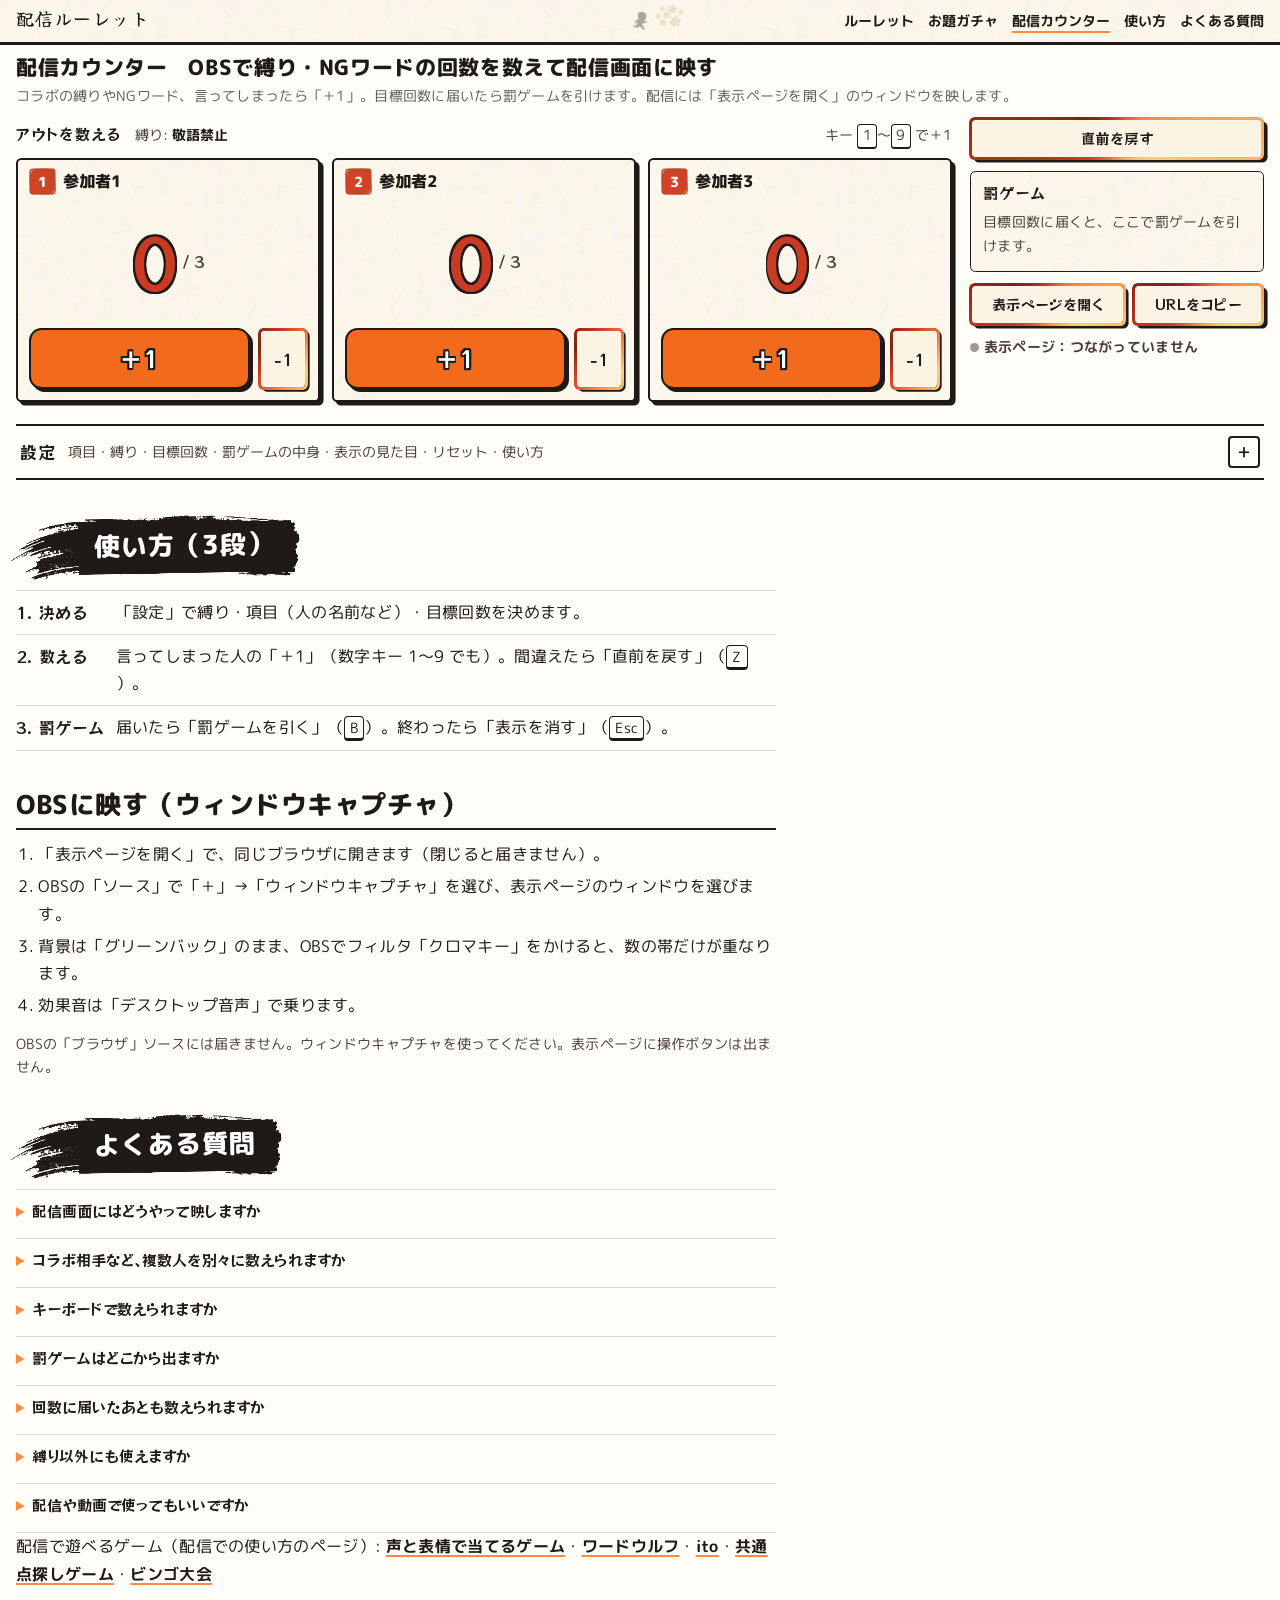
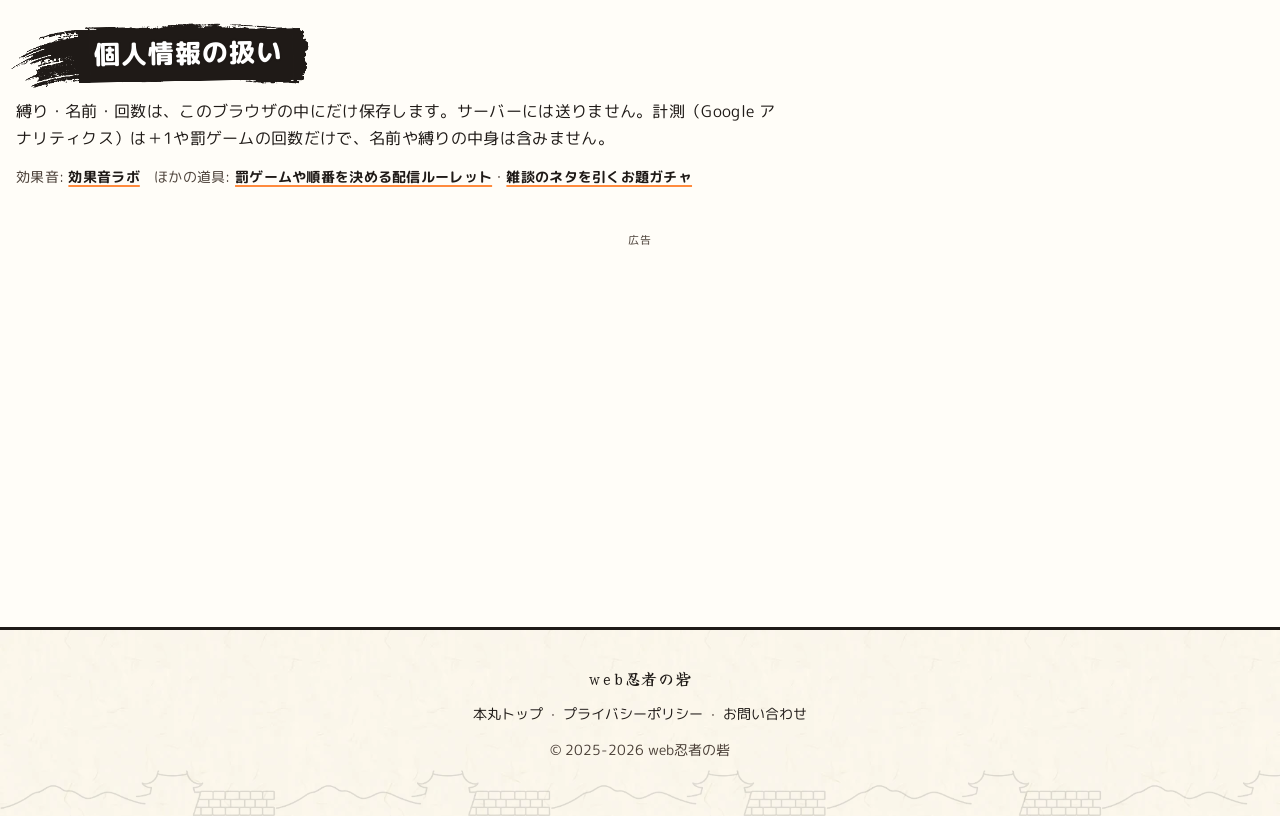
==== counter/index.html @ 856bb9f4 "季節の飾りに12月の雪と1月の門松を足す（kit 373af14 に更新） Co-Authored-By: Claude Opus 5.5 <noreply@anthropic.com>" ====
<!DOCTYPE html>
<html lang="ja">
<head>
<meta charset="UTF-8">
<meta name="viewport" content="width=device-width, initial-scale=1">
<title>配信カウンター｜OBSで使える無料カウンター（縛り・NGワード・デス数を複数人分）</title>
<meta name="description" content="OBSで使える無料の配信カウンター。縛り・NGワード・デス数などを最大9人（9項目）まで数え、配信画面に回数と「アウト」の判子を出します。数字キーで＋1、目標回数で罰ゲームを引けます。OBSのウィンドウキャプチャで取り込み・登録不要。">
<link rel="canonical" href="https://roulette.kkpwebninja.com/counter/">
<meta name="robots" content="index,follow,max-image-preview:large">
<meta name="theme-color" content="#e2600f">
<link rel="icon" type="image/png" sizes="32x32" href="/favicon.png">
<link rel="icon" type="image/png" sizes="192x192" href="/favicon-192.png">
<link rel="apple-touch-icon" sizes="180x180" href="/apple-touch-icon.png">
<link rel="preconnect" href="https://fonts.googleapis.com">
<link rel="preconnect" href="https://fonts.gstatic.com" crossorigin>
<link href="https://fonts.googleapis.com/css2?family=M+PLUS+Rounded+1c:wght@400;700;800;900&display=swap" rel="stylesheet">
<meta property="og:title" content="配信カウンター｜OBSで使える無料カウンター（縛り・NGワード）">
<meta property="og:description" content="＋1で配信画面に「アウト」の判子。目標回数で罰ゲームを引けます。1〜9項目・登録不要・無料。">
<meta property="og:type" content="website">
<meta property="og:url" content="https://roulette.kkpwebninja.com/counter/">
<meta property="og:site_name" content="配信ルーレット">
<meta property="og:image" content="https://roulette.kkpwebninja.com/counter/ogp.jpg?d=20261023b">
<meta name="twitter:card" content="summary_large_image">
<meta name="twitter:image" content="https://roulette.kkpwebninja.com/counter/ogp.jpg?d=20261023b">
<script src="/ga.js"></script>
<!-- 共通部品 D4 の kit.js は defer なしで先に読む（配信モードの判定 KKit.stream を stream.js と広告より先に使う） -->
<script src="/kit/kit.js?v=373af14"></script>
<script src="/stream.js"></script>
<script type="application/ld+json">
{
  "@context":"https://schema.org",
  "@graph":[
    {"@type":"WebApplication","@id":"https://roulette.kkpwebninja.com/counter/#app","name":"配信カウンター（配信ルーレット）","url":"https://roulette.kkpwebninja.com/counter/","applicationCategory":"UtilitiesApplication","operatingSystem":"Web","inLanguage":"ja","datePublished":"2026-10-20","dateModified":"2026-10-22","description":"OBSで使える無料の配信カウンター。ライブ配信の縛り・NGワード・デス数などを最大9人（9項目）まで数え、配信画面に「アウト」の判子と回数を出す。数字キー対応・目標回数で罰ゲームを引ける。","offers":{"@type":"Offer","price":"0","priceCurrency":"JPY"},"author":{"@type":"Organization","name":"web忍者の砦"},"publisher":{"@type":"Organization","name":"web忍者の砦","url":"https://kkpwebninja.com/"}},
    {"@type":"FAQPage","@id":"https://roulette.kkpwebninja.com/counter/#faq","mainEntity":[
      {"@type":"Question","name":"配信画面にはどうやって映しますか","acceptedAnswer":{"@type":"Answer","text":"「表示ページを開く」で開いたウィンドウを、OBSの「ウィンドウキャプチャ」で取り込みます。背景は緑なので、OBSでそのソースにフィルタ「クロマキー」をかけると数だけが重なります。操作画面と同じブラウザで開いてください。"}},
      {"@type":"Question","name":"コラボ相手など、複数人を別々に数えられますか","acceptedAnswer":{"@type":"Answer","text":"数えられます。設定の「項目」を1〜9個まで足し、人の名前を入れます。数字キーの 1〜9 がそれぞれの項目の＋1です。"}},
      {"@type":"Question","name":"キーボードで数えられますか","acceptedAnswer":{"@type":"Answer","text":"数字キーの 1〜9 でその項目に＋1、Shift を押しながら数字で −1、Z で直前を戻す、B で罰ゲームを引く、Esc で罰ゲームの表示を消します。名前や縛りを入力している間はキーは効きません（入力欄の外をクリックすると戻ります）。"}},
      {"@type":"Question","name":"罰ゲームはどこから出ますか","acceptedAnswer":{"@type":"Answer","text":"同じサイトの お題ガチャ の「罰ゲーム」パックから6つを選んで盤に並べ、手裏剣が刺さったマスが罰ゲームです。6つはどれも同じ確率で当たります（レア度は使いません）。誰でもその場で安全にできるものだけです。お題ガチャで「今後出さない」にした罰ゲームは出ません。設定の「罰ゲームの中身」を「自分で書く」にすると、書いた罰ゲームから引きます。行の頭か最後に「★」を付けた罰ゲームは盤のふちが赤くなり、手裏剣の狙いに近づくと盤のまわりが赤く光ります。"}},
      {"@type":"Question","name":"回数に届いたあとも数えられますか","acceptedAnswer":{"@type":"Answer","text":"数えられます。届いた人の札には「罰」の判子が付きます。罰ゲームが終わったら「0に戻す」でその人だけ0にできます。全員を0にするときは、設定の「全員の回数を0にする」を2回押します。"}},
      {"@type":"Question","name":"縛り以外にも使えますか","acceptedAnswer":{"@type":"Answer","text":"使えます。NGワード、ゲームのデス数、「えー」と言った回数、勝ち負けの数など、人ごとに数えて画面に出したいものなら何でも。縛りの欄に好きな言葉を入れてください。"}},
      {"@type":"Question","name":"配信や動画で使ってもいいですか","acceptedAnswer":{"@type":"Answer","text":"はい。配信・録画・切り抜き・収益化に使えます。許諾の申請はいりません。使うときは、お問い合わせで一言いただけると助かります。ご要望があれば、優先してアップデートします。細かい条件は 配信・動画でのご利用について にまとめています。"}}
    ]}
  ]
}
</script>
<!-- 共通部品 D4（kkp-kit を kit/ にコピーしたもの。中は手で直さず kkp-kit 側で直して sync.sh） -->
<!-- k-fonts:start -->
<link href="https://fonts.googleapis.com/css2?family=Yuji+Syuku&family=RocknRoll+One&display=swap&text=-.%2F0123456789%3A%40BCEGLNORSUXZ_abcefghijklmnoprstw%C2%A9%C2%B7%E2%80%A6%E2%86%92%E2%88%92%E3%80%81%E3%80%82%E3%80%85%E3%80%8C%E3%80%8D%E3%80%9C%E3%81%82%E3%81%84%E3%81%86%E3%81%88%E3%81%8A%E3%81%8B%E3%81%8C%E3%81%8D%E3%81%8F%E3%81%90%E3%81%91%E3%81%93%E3%81%94%E3%81%95%E3%81%97%E3%81%98%E3%81%99%E3%81%9B%E3%81%9D%E3%81%9F%E3%81%A0%E3%81%A1%E3%81%A3%E3%81%A4%E3%81%A6%E3%81%A7%E3%81%A8%E3%81%A9%E3%81%AA%E3%81%AB%E3%81%AE%E3%81%AF%E3%81%B0%E3%81%B3%E3%81%B6%E3%81%B8%E3%81%BB%E3%81%BE%E3%81%BF%E3%82%81%E3%82%82%E3%82%83%E3%82%84%E3%82%88%E3%82%89%E3%82%8A%E3%82%8B%E3%82%8C%E3%82%8F%E3%82%92%E3%82%93%E3%82%A2%E3%82%A3%E3%82%A4%E3%82%A6%E3%82%AB%E3%82%AC%E3%82%AD%E3%82%AF%E3%82%B0%E3%82%B2%E3%82%B3%E3%82%B5%E3%82%B6%E3%82%B7%E3%82%B8%E3%82%B9%E3%82%BB%E3%82%BD%E3%82%BF%E3%83%81%E3%83%83%E3%83%86%E3%83%87%E3%83%88%E3%83%89%E3%83%8A%E3%83%90%E3%83%91%E3%83%94%E3%83%95%E3%83%96%E3%83%97%E3%83%9A%E3%83%9C%E3%83%9D%E3%83%9E%E3%83%A0%E3%83%A3%E3%83%A9%E3%83%AA%E3%83%AB%E3%83%AC%E3%83%AD%E3%83%AF%E3%83%B3%E3%83%BB%E3%83%BC%E4%B8%80%E4%B8%8A%E4%B8%8B%E4%B8%8D%E4%B8%AD%E4%B8%B8%E4%B9%97%E4%BA%BA%E4%BB%8A%E4%BB%98%E4%BB%A5%E4%BB%B6%E4%BD%95%E4%BD%9C%E4%BD%BF%E4%BE%8B%E4%BF%9D%E4%BF%A1%E5%80%8B%E5%84%AA%E5%85%88%E5%85%A5%E5%85%A8%E5%85%B7%E5%87%BA%E5%88%86%E5%88%87%E5%88%A4%E5%88%A5%E5%88%A9%E5%89%8D%E5%89%B2%E5%8A%9B%E5%8A%A0%E5%8A%A9%E5%8A%B9%E5%8B%95%E5%8B%9D%E5%8C%96%E5%8F%82%E5%8F%8E%E5%8F%AF%E5%8F%B3%E5%90%88%E5%90%8C%E5%90%8D%E5%90%AB%E5%91%8A%E5%93%A1%E5%95%8F%E5%9B%9E%E5%A0%B1%E5%A0%B4%E5%A3%B0%E5%A4%96%E5%A5%BD%E5%AD%90%E5%AD%97%E5%AD%98%E5%AE%89%E5%AE%9A%E5%B0%8F%E5%B0%BE%E5%B1%8A%E5%B7%BB%E5%B8%AF%E5%BA%83%E5%BA%A6%E5%BC%95%E5%BE%8C%E5%BF%8D%E6%83%85%E6%88%BB%E6%89%8B%E6%89%B1%E6%8A%9C%E6%8A%BC%E6%93%8D%E6%95%AC%E6%95%B0%E6%96%99%E6%96%B0%E6%96%B9%E6%98%A0%E6%99%82%E6%99%AF%E6%9B%B8%E6%9B%BF%E6%9C%9B%E6%9C%AC%E6%9C%AD%E6%9D%A1%E6%9E%9C%E6%A8%99%E6%AC%84%E6%AD%A2%E6%AE%B5%E6%B1%BA%E6%B6%88%E6%B8%AC%E7%84%A1%E7%89%A9%E7%94%A8%E7%94%B3%E7%94%BB%E7%99%BB%E7%9B%8A%E7%9B%AE%E7%9B%B4%E7%9B%B8%E7%A0%A6%E7%A4%BA%E7%A6%81%E7%B4%B0%E7%B5%82%E7%B6%9A%E7%B8%9B%E7%BD%AE%E7%BD%B0%E8%80%85%E8%83%8C%E8%87%AA%E8%8B%B1%E8%91%89%E8%A1%A8%E8%A4%87%E8%A6%81%E8%A6%8B%E8%A8%80%E8%A8%88%E8%A8%AD%E8%A8%B1%E8%AA%9E%E8%AA%B0%E8%AB%8B%E8%AB%BE%E8%B2%A0%E8%B3%AA%E8%B6%B3%E8%BA%AB%E9%80%81%E9%80%8F%E9%81%8E%E9%81%93%E9%81%95%E9%81%B8%E9%85%8D%E9%87%8D%E9%8C%B2%E9%96%89%E9%96%8B%E9%96%93%E9%9A%85%E9%9D%A2%E9%9F%B3%E9%A0%85%E9%A1%8C%E9%B3%B4%EF%BC%88%EF%BC%89%EF%BC%8B%EF%BC%9A%EF%BC%9F%EF%BD%9C" rel="stylesheet">
<!-- k-fonts:end -->
<link rel="stylesheet" href="/kit/kit.css?v=373af14">
<style>
:root{--ink:#2b2b2b;--sub:#5f5f5f;--line:#cfc6b8;--line-l:#e8e1d6;--head:#fff6ea;--accent:#e2600f;--link:#0b57a4}
*{box-sizing:border-box}
html{-webkit-text-size-adjust:100%}
body{margin:0;background:#fff;color:var(--ink);font-family:"M PLUS Rounded 1c","Hiragino Maru Gothic ProN","Hiragino Sans",sans-serif;font-size:16px;line-height:1.7}
a{color:var(--link)}
p{margin:0 0 .8rem}
ul,ol{padding-left:1.4rem;margin:.2rem 0 .8rem}
li{margin:0 0 .3rem}
button,input,select,textarea{font:inherit;color:inherit}
button{cursor:pointer}
.site{border-bottom:2px solid var(--accent)}
.site-in{max-width:1560px;margin:0 auto;padding:7px 16px;display:flex;align-items:baseline;justify-content:space-between;gap:2px 12px;flex-wrap:wrap}
.site-name{font-weight:700;font-size:15px;color:var(--ink);text-decoration:none}
.site-nav{font-size:14px}
.site-nav a{color:var(--sub);text-decoration:none;margin-left:14px;display:inline-block;padding:2px 0}
.site-nav a:first-child{margin-left:0}
.wrap{max-width:1560px;margin:0 auto;padding:8px 16px 40px}
.narrow{max-width:760px}
h1{font-size:21px;font-weight:700;margin:0;line-height:1.4}
.lead{font-size:14px;margin:2px 0 10px;color:var(--sub)}
.h1s{margin-left:1em}
h2{font-size:19px;font-weight:700;margin:2.4rem 0 .6rem;line-height:1.4;scroll-margin-top:8px}
h3{font-size:16.5px;font-weight:700;margin:1.4rem 0 .4rem;padding-left:.55rem;border-left:4px solid var(--accent);line-height:1.4}
.note{font-size:14px;color:var(--sub)}
.btn{border:1px solid var(--ink);background:#fff;padding:7px 12px;font-size:14px;font-weight:700;line-height:1.2;min-height:40px;color:var(--ink)}
.btn.sm{padding:4px 9px;font-size:14px;font-weight:400;min-height:34px}
.steps{list-style:none;padding:0;margin:0 0 .8rem;border-top:1px solid var(--line-l)}
.steps li{border-bottom:1px solid var(--line-l);padding:8px 0;margin:0;display:grid;grid-template-columns:5.6em 1fr;gap:10px}
details{border-top:1px solid var(--line-l);padding:8px 0}
details:last-of-type{border-bottom:1px solid var(--line-l)}
summary{cursor:pointer;font-weight:700;font-size:15px;min-height:32px}
details p{margin:.5rem 0 .3rem;font-size:15px}
kbd{display:inline-block;padding:0 5px;font-family:inherit;font-size:14px;line-height:1.5}
.fromstream{padding:8px 12px;margin:0 0 10px;font-size:14.5px;display:flex;gap:10px;align-items:flex-start}
.fromstream[hidden]{display:none}
.fromstream p{margin:0;flex:1}
.uf{text-align:center;padding:2rem 1rem 2.5rem;font-size:.875rem;color:#94a3b8;line-height:2;border-top:1px solid #f0e6d2;margin-top:2.5rem;background:#fffcf7}
.uf-name{font-weight:800;color:#8b6b3d;font-size:.875rem;margin-bottom:.4rem}
.uf a{color:#8b6b3d;text-decoration:none;margin:0 .5rem}
.uf-c{margin-top:.5rem;color:#bfa97a}
/* 広告（標準サイズ・高さ予約）。このページでは一番下に1つだけ */
.kkp-ad{text-align:center;margin:40px auto 0;max-width:680px;min-height:288px;padding-top:6px;width:100%}
.kkp-ad-label{font-size:11px;color:#999;letter-spacing:.08em;margin:0 0 6px;line-height:1}
.kkp-ad ins.adsbygoogle,.kkp-ad ins.adsbygoogle-later{display:block;width:300px;height:250px;margin:0 auto}
@media(min-width:768px){.kkp-ad{min-height:318px}.kkp-ad ins.adsbygoogle,.kkp-ad ins.adsbygoogle-later{width:336px;height:280px}}
.kkp-ad:has(ins[data-ad-status="unfilled"]){display:none}
</style>
<link rel="stylesheet" href="/d4.css?v=20261030b">
<style>
/* ===== 配信カウンター（道具の部分）
   上＝配信中に見る・押すものだけ（数・＋1/−1・直前を戻す・罰ゲーム・表示ページ）。下＝設定をひとまとめ（最初は閉じる）。
   PC は上の部分を固定幅で組んで、画面の幅と高さに合わせて zoom で拡大縮小（スクロールなしで上が全部見える） ===== */
.c-tool{display:grid;gap:16px 20px;margin:0 auto;align-items:stretch}
.c-tool:not([data-lay="sp"]) .c-live{display:flex;flex-direction:column}
.c-tool:not([data-lay="sp"]) .counters{flex:1;grid-auto-rows:1fr}
.c-tool:not([data-lay="sp"]) .cnt{justify-content:space-between}
.c-tool:not([data-lay="sp"]) .cnt-num{flex:1;align-items:center}
.c-tool:not([data-lay="sp"]) .counters:not(.dense) .cnt-num b{font-size:76px}
.c-tool[data-lay="wide"]{grid-template-columns:minmax(0,1fr) 330px}
.c-tool[data-lay="mid"]{grid-template-columns:minmax(0,1fr) 270px}
.c-tool[data-lay="sp"]{grid-template-columns:minmax(0,1fr);gap:12px}
.c-live,.c-side{min-width:0}
.c-side{display:flex;flex-direction:column;gap:14px}
.c-tool h2.c-t,.c-set h2.c-t{display:flex;align-items:baseline;gap:8px;margin:0 0 8px;padding:0;background:none;border:0;transform:none;color:var(--k-sumi);text-shadow:none;font-family:var(--k-bold);font-weight:400;font-size:17px;letter-spacing:.06em;line-height:1.3;font-feature-settings:"palt" 1}
.c-t small{font-family:var(--k-body);font-size:14px;letter-spacing:0;color:var(--k-text-2)}
/* 上の帯: 見出し・いまの縛り・キーの小さな案内 */
.c-band{display:flex;flex-wrap:wrap;align-items:baseline;gap:4px 16px;margin:0 0 10px}
.c-band h2.c-t{margin:0}
.rule-now{min-width:0;font-size:14px;color:var(--k-text-2)}
.rule-now b{font-size:16px;color:var(--k-sumi)}
.keyhint{margin-left:auto;font-size:14px;color:var(--k-text-2)}

/* 数える札 */
.counters{display:grid;gap:14px;grid-template-columns:repeat(var(--cols,3),minmax(0,1fr))}
.cnt{position:relative;display:flex;flex-direction:column;gap:6px;padding:10px 12px 12px;background:var(--k-surface) url(/kit/img/d4-washi.webp) 0 0/320px auto;border:var(--k-bw) solid var(--k-sumi);border-radius:var(--k-r);box-shadow:var(--k-sh-l);min-width:0}
.cnt.over{background-color:#fff1ea}
.cnt-head{display:flex;align-items:center;gap:8px;min-width:0}
.cnt-head .k-seal{width:30px;height:30px;font-size:16px}
.cnt-name{flex:1;min-width:0;overflow:hidden;white-space:nowrap;text-overflow:ellipsis;font-weight:800;font-size:18px;line-height:1.3;color:var(--k-sumi)}
.cnt-num{display:flex;align-items:baseline;justify-content:center;gap:4px;font-family:var(--k-bold);line-height:1}
.cnt-num b{font-weight:400;font-size:56px;color:var(--k-shu);text-shadow:var(--k-outline);display:inline-block;font-variant-numeric:tabular-nums}
.cnt-num span{font-size:17px;color:var(--k-text-2)}
.cnt-btns{display:flex;gap:10px;align-items:stretch}
.cnt-btns .k-btn-main{flex:1;min-width:0;min-height:68px;padding:0 4px;font-size:26px;letter-spacing:.06em}
.cnt-btns .k-btn-sub{flex:none;width:54px;min-height:auto;padding:0;font-size:17px;box-shadow:var(--k-sh-s)}
.cnt .batsu-mark{position:absolute;right:8px;top:40px;font-size:22px;display:none}   /* 大きさは kit の k-stamp-sm（48px）。1文字なので字だけ大きく */
.cnt.over .batsu-mark{display:inline-grid}
/* 7〜9項目は札を少し詰める */
.counters.dense{gap:10px}
.counters.dense .cnt{padding:6px 10px 10px;gap:4px}
.counters.dense .cnt-num b{font-size:44px}
.counters.dense .cnt-btns .k-btn-main{min-height:54px;font-size:22px}

/* 横の列: 直前を戻す・罰ゲーム・表示ページ */
.c-side .k-btn-sub{min-height:46px;font-size:15px;padding:0 14px}
.undo-row{display:flex;gap:8px}
.undo-row .k-btn-sub{flex:1}
.c-z .k-panel{padding:12px 14px 14px}
.bz-idle{margin:0;font-size:14px;color:var(--k-text-2)}
.bz-who{margin:0 0 8px;font-size:15px}
.bz-who b{font-size:20px}
.bz-draw{width:100%;min-height:62px;font-size:22px;letter-spacing:.04em}
/* 罰ゲームの結果は kit の巻物（k-result）。字は側の列に収まる大きさに */
.bz-res.k-result{margin:0 0 10px;padding:2px 0 4px}
.c-live{margin:6px 0 0}
#resumeBox{margin:0 0 10px}
.bz-res.k-result small{margin:0 0 2px}
.bz-res.k-result small span{font-weight:800;color:var(--k-sumi)}
.bz-res.k-result b{font-weight:900}   /* 長い文の段は kit の k-result-long（丸ゴシック20px・折り返し） */
.bz-res .rar{display:inline-block;margin-right:6px;font-variant-numeric:normal;padding:0 7px;border:2px solid var(--k-sumi);border-radius:4px;color:#fff;font-family:var(--k-bold);font-weight:400;font-size:14px;line-height:1.6;vertical-align:3px;text-shadow:0 0 2px var(--k-sumi)}
.bz-res .rar:empty{display:none}
.bz-btns{display:flex;flex-wrap:wrap;gap:8px}
.bz-btns .k-btn-sub{flex:1 1 auto;min-height:42px;font-size:14px;padding:0 10px;box-shadow:var(--k-sh-s)}
/* 2026-10-21 PC は zoom で縮める（--z）。小さい字は縮めても14px以上 */
.rule-now,.keyhint,.bz-res .rar,.bz-btns .k-btn-sub,.bz-idle,.c-live .k-live,.c-view .flash,.undo-row .k-btn,.c-view .k-btn{font-size:max(14px,calc(14.2px / var(--z,1)))}
.keyhint kbd{font-size:inherit}
/* レア度の札：色は意味なので変えず、白字に墨のふちを付けて読めるように */
.bz-res .rar{text-shadow:var(--k-outline)}
.c-view{display:flex;flex-wrap:wrap;gap:8px;align-items:center}
.c-view .k-btn-sub{flex:1 1 auto}
.c-view .flash{flex:1 1 100%;margin:0;font-size:14px;color:var(--k-shu);min-height:1.2em}

/* 下: 設定（最初は閉じる） */
/* 設定の帯は kit の k-fold（罫線＋右の＋／－）。見出しの「設定」は折らない（2026-10-21） */
.c-set.k-fold{margin:22px 0 0;padding:0;border-top:var(--k-bw-s) solid var(--k-sumi);border-bottom:var(--k-bw-s) solid var(--k-sumi)}
details.c-set.k-fold:last-of-type{border-bottom:var(--k-bw-s) solid var(--k-sumi)}
.c-set>summary{gap:12px;padding:10px 4px;font-size:17px}
.c-set-t{flex:none;white-space:nowrap;font-size:17px;letter-spacing:.06em}
.c-set>summary small{flex:1 1 auto;min-width:0;font-family:var(--k-body);font-size:14px;letter-spacing:0;line-height:1.5;color:var(--k-text-2)}
.c-set[open]>summary{border-bottom:1px solid var(--k-line-soft)}
.c-set.k-fold>.set-grid{padding:16px 4px}
.set-grid{display:grid;grid-template-columns:repeat(auto-fit,minmax(300px,1fr));gap:24px 28px;padding:16px}
.set-grid section{min-width:0}
.set-grid .blk+.blk{margin-top:16px}
.field{display:block;width:100%;min-height:46px;padding:6px 12px;border:var(--k-bw-s) solid var(--k-sumi);border-radius:var(--k-r);background:#fff;font-size:17px;font-weight:700;color:var(--k-sumi)}
.field:focus,.pick:focus,.it-name:focus,.mytxt:focus{outline:4px double var(--k-shu);outline-offset:2px}
.pick{display:block;width:100%;min-height:44px;margin-top:8px;padding:4px 8px;border:var(--k-bw-s) solid var(--k-sumi);border-radius:var(--k-r);background:var(--k-surface);font-size:14px;color:var(--k-sumi)}
.chips{display:flex;flex-wrap:wrap;gap:8px;margin-top:8px}
.chips button{min-height:40px;padding:0 11px;border:var(--k-bw-s) solid var(--k-sumi);border-radius:var(--k-r-pill);background:var(--k-surface);font-family:var(--k-bold);font-size:14px;color:var(--k-sumi);box-shadow:var(--k-sh-s);font-feature-settings:"palt" 1}
.chips button[aria-pressed="true"]{background:var(--k-shu);color:#fff;transform:translate(3px,3px);box-shadow:0 0 0 var(--k-sumi)}
.items{list-style:none;margin:0;padding:0;display:grid;gap:8px}
.items li{display:flex;align-items:center;gap:8px;margin:0}
.items .k-seal{width:30px;height:30px;font-size:16px}
.it-name{flex:1;min-width:0;min-height:44px;padding:4px 10px;border:var(--k-bw-s) solid var(--k-sumi);border-radius:var(--k-r);background:#fff;font-size:16px;font-weight:700;color:var(--k-sumi)}
.items .k-btn-sub{flex:none;min-height:44px;padding:0 12px;font-size:14px;box-shadow:var(--k-sh-s)}
.add-row{margin-top:10px}
.add-row .k-btn-sub{min-height:44px;font-size:15px;padding:0 16px}
.row2{display:flex;flex-wrap:wrap;align-items:center;gap:6px 10px}
.step{display:inline-flex;align-items:center;gap:6px}
.step .k-btn-sm{width:44px;padding:0;font-size:20px}
.step output{min-width:46px;text-align:center;font-family:var(--k-bold);font-size:28px;line-height:1}
.switch{display:flex;align-items:center;gap:10px;min-height:40px;cursor:pointer;font-weight:700;font-size:15px}
.switch input{width:22px;height:22px;accent-color:var(--k-shu);flex:none}
.mytxt{display:block;width:100%;min-height:120px;margin-top:8px;padding:8px 10px;border:var(--k-bw-s) solid var(--k-sumi);border-radius:var(--k-r);background:#fff;font-size:15px;line-height:1.6;resize:vertical}
.mytxt[hidden]{display:none}
.lbl{margin:12px 0 5px;font-size:14px;font-weight:700}
.set-grid .k-tabs>button{min-height:40px;padding:0 12px;font-size:14px}
.pv{position:relative;width:100%;aspect-ratio:16/9;overflow:hidden;border:var(--k-bw) solid var(--k-sumi);border-radius:var(--k-r);box-shadow:var(--k-sh-s);background:#2b3138}
.pv iframe{position:absolute;inset:0;width:100%;height:100%;border:0;pointer-events:none}
.reset-row{display:flex;flex-wrap:wrap;gap:8px;align-items:center}
.reset-row .k-btn-sub{min-height:44px;font-size:15px;padding:0 16px}
.reset-row .k-btn-sub.k-twice-on{background:var(--k-shu);color:#fff}
.keylist{margin:6px 0 0;padding-left:1.2rem;font-size:14px}
.keylist li{margin:0 0 2px}

/* スマホ: 1項目1行（押す所を大きく） */
.c-tool[data-lay="sp"] .keyhint{display:none}
.c-tool[data-lay="sp"] .counters{grid-template-columns:minmax(0,1fr);gap:8px}
.c-tool[data-lay="sp"] .cnt{flex-direction:row;align-items:center;gap:8px;padding:4px 8px;box-shadow:var(--k-sh-s)}
.c-tool[data-lay="sp"] .cnt-head{flex:1;min-width:0}
.c-tool[data-lay="sp"] .cnt-head .k-seal{width:26px;height:26px;font-size:14px}
.c-tool[data-lay="sp"] .cnt-name{font-size:15px}
.c-tool[data-lay="sp"] .cnt-num{flex:none;min-width:58px}
.c-tool[data-lay="sp"] .cnt-num b{font-size:36px}
.c-tool[data-lay="sp"] .cnt-num span{font-size:14px}
.c-tool[data-lay="sp"] .cnt-btns{flex:none;gap:6px}
.c-tool[data-lay="sp"] .cnt-btns .k-btn-main{width:92px;flex:none;min-height:54px;font-size:21px}
.c-tool[data-lay="sp"] .cnt-btns .k-btn-sub{width:42px}
.c-tool[data-lay="sp"] .batsu-mark{right:auto;left:2px;top:50%;margin-top:-20px;width:40px;height:40px;font-size:18px}
.c-tool[data-lay="sp"] .cnt.over .cnt-head .k-seal{visibility:hidden}
.c-tool[data-lay="sp"] .c-z .k-panel{padding:8px 10px;box-shadow:var(--k-sh-s)}
.c-tool[data-lay="sp"] .c-z h2.c-t{display:none}
.c-tool[data-lay="sp"] #bzReach:not([hidden]){display:flex;align-items:center;gap:8px}
.c-tool[data-lay="sp"] #bzReach .bz-who{flex:1;min-width:0;margin:0;font-size:14px;line-height:1.35}
.c-tool[data-lay="sp"] #bzReach .bz-who b{font-size:15px}
.c-tool[data-lay="sp"] .bz-draw{width:auto;flex:none;min-height:50px;font-size:17px;letter-spacing:.04em;padding:0 8px}
.c-tool[data-lay="sp"] #bzShow .bz-who{margin:0 0 2px;font-size:14px}
.c-tool[data-lay="sp"] .bz-res{margin:0 0 6px;font-size:16px}
.c-tool[data-lay="sp"] .bz-res.k-result b{font-size:17px}
.c-tool[data-lay="sp"] .bz-btns .k-btn-sub{min-height:40px;font-size:14px}
.c-tool[data-lay="sp"] .c-z.on{position:sticky;bottom:0;z-index:20}
.c-tool[data-lay="sp"] .c-view{display:none}
@media(max-width:699px){
  h1{font-size:17px;line-height:1.3}.h1s{display:block;margin-left:0;font-size:14px;letter-spacing:0;color:var(--k-text-2)}.lead{display:none}
  .site-in{padding:5px 12px}.site-nav{font-size:14px}.site-nav a{margin-left:10px}.site-nav .pc{display:none}
  .wrap{padding-top:6px}
  .set-grid{padding:12px;grid-template-columns:minmax(0,1fr)}
}
@media (prefers-reduced-motion:reduce){.bump{animation:none}}
@keyframes bump{0%{transform:scale(1)}35%{transform:scale(1.4) rotate(-6deg)}70%{transform:scale(.93)}100%{transform:scale(1)}}
.bump{animation:bump .4s cubic-bezier(.3,1.4,.5,1)}
.set-grid .stream-sw{flex-wrap:wrap;row-gap:0}
.set-grid .stream-sw span{flex:1 1 100%;padding-left:28px}
.bz-src{margin:8px 0 0;font-size:14px;line-height:1.55;color:var(--k-text-2)}
</style>
<link rel="stylesheet" href="/rfx.css?v=20261023b">
<style>
/* 2026-10-23 試作: 罰ゲームを引く演出（rfx.js・ルーレットの「罰ゲーム」と同じ見せ方）。数える札の上に重ねて出す（zoom の外＝画面に固定） */
.cz-spin{position:fixed;z-index:40;background:rgba(255,250,240,.95);border:3px solid var(--k-sumi);border-radius:12px;box-shadow:6px 6px 0 rgba(31,26,23,.25);overflow:hidden;font-size:16px;line-height:1.3}
.cz-spin[hidden]{display:none}
#czHost{position:absolute}
.cz-spin .rfx-batsu{font-size:max(15px,calc(var(--czu) * 3.2))}
.cz-spin .rfx-nen-t{font-size:max(18px,calc(var(--czu) * 4))}
.cz-spin .rfx-nen-s{font-size:max(14px,calc(var(--czu) * 2.1))}
.bz-row{display:flex;gap:8px;align-items:stretch}
.bz-row .bz-draw{flex:1;min-width:0;width:auto}
.bz-hype{flex:none;width:6.6em;min-height:44px;padding:0 4px;border:2px dashed #d9432a;border-radius:8px;background:#fff;color:#c93b23;font:inherit;font-weight:700;font-size:max(14px,calc(14.2px / var(--z,1)));line-height:1.25;cursor:pointer}
.bz-hype[aria-pressed="true"]{border-style:solid;background:#d9432a;color:#fff}
.c-tool[data-lay="sp"] #bzReach .bz-row{flex:none}
.c-tool[data-lay="sp"] .bz-hype{width:5.6em;font-size:13px}
#bzSpinBox .bz-who{margin:0 0 8px}
</style>
<link rel="stylesheet" href="/stream.css">
</head>
<body class="k-page">
<div class="site"><div class="k-bg" aria-hidden="true"><img class="k-deco k-ninja" src="/kit/img/d4-ninja.webp" alt=""><img class="k-deco k-season k-season-momiji" src="/kit/img/d4-momiji.webp" alt=""><img class="k-deco k-season k-season-yuki" src="/kit/img/d4-yuki.webp" alt=""><img class="k-deco k-season k-season-shochikubai" src="/kit/img/d4-kadomatsu.webp" alt=""></div><div class="site-in">
  <a class="site-name" href="/">配信ルーレット</a>
  <nav class="site-nav"><a href="/">ルーレット</a><a href="/odai-gacha/">お題ガチャ</a><a href="/counter/" aria-current="page">配信カウンター</a><a class="pc" href="#howto">使い方</a><a class="pc" href="#faq">よくある質問</a></nav>
</div></div>
<div class="wrap">
<header>
  <div class="fromstream" id="fromStream" hidden><p>配信で見たカウンターはこれです。縛りと名前を入れて「＋1」を押すだけ。登録なし・無料です。</p><button class="btn sm" id="fromStreamX" aria-label="閉じる">閉じる</button></div>
  <h1>配信カウンター<span class="h1s">OBSで縛り・NGワードの回数を数えて配信画面に映す</span></h1>
  <p class="lead">コラボの縛りやNGワード、言ってしまったら「＋1」。目標回数に届いたら罰ゲームを引けます。配信には「表示ページを開く」のウィンドウを映します。</p>
</header>

<main>
<div id="resumeBox" hidden></div>
<div id="tool" class="c-tool" data-lay="wide">
  <section class="c-live" aria-labelledby="t-cnt">
    <div class="c-band">
      <h2 class="c-t" id="t-cnt">アウトを数える</h2>
      <span class="rule-now">縛り: <b id="ruleNow"></b></span>
      <span class="keyhint">キー <kbd>1</kbd>〜<kbd>9</kbd> で＋1</span>
    </div>
    <div class="counters" id="counters"></div>
  </section>

  <aside class="c-side" aria-label="戻す・罰ゲーム・表示ページ">
    <div class="undo-row"><button type="button" class="k-btn k-btn-sub" id="undo">直前を戻す</button></div>
    <section class="c-z" id="cz" aria-labelledby="t-bz">
      <div class="k-panel" role="status" aria-live="polite">
        <h2 class="c-t" id="t-bz">罰ゲーム</h2>
        <div id="bzIdle"><p class="bz-idle">目標回数に届くと、ここで罰ゲームを引けます。</p></div>
        <div id="bzReach" hidden>
          <p class="bz-who"><b id="bzWho"></b> が <span id="bzN"></span>回アウト</p>
          <div class="bz-row"><button type="button" class="k-btn k-btn-main bz-draw" id="drawBatsu">罰ゲームを引く</button>
          <button type="button" class="rfx-hype bz-hype" id="bzHype" aria-pressed="false" title="次の1回だけ、止まりかけで止めて「どの罰になる？」と聞きます（3秒で自動で進む）">次の1回を<br>盛り上げる</button></div>
        </div>
        <div id="bzSpinBox" hidden>
          <p class="bz-who"><b id="bzWho3"></b> の罰ゲームを決めています</p>
          <button type="button" class="k-btn k-btn-main bz-draw" id="bzSkip">飛ばす</button>
        </div>
        <div id="bzShow" hidden>
          <div class="k-result k-result-long bz-res"><small><span id="bzWho2"></span> の罰ゲーム</small><b><span class="rar" id="bzRar"></span><span id="bzTxt"></span></b></div>
          <div class="bz-btns">
            <button type="button" class="k-btn k-btn-sub" id="redraw">引き直す</button>
            <button type="button" class="k-btn k-btn-sub" id="hideShow">表示を消す</button>
            <button type="button" class="k-btn k-btn-sub" id="zeroOne">0に戻す</button>
          </div>
        </div>
      </div>
    </section>
    <div class="c-view">
      <a class="k-btn k-btn-sub" id="openView" href="/counter/view/" data-ch="kkp-counter" data-name="kkp_counter_view" data-def="green" target="kkp_counter_view" rel="noopener">表示ページを開く</a>
      <button type="button" class="k-btn k-btn-sub" id="copyView">URLをコピー</button>
      <p class="c-live"><span class="k-live" data-k-live="kkp-counter">表示ページ：つながっていません</span></p>
      <p class="flash" id="viewMsg" aria-live="polite"></p><p class="flash" id="openViewMsg" aria-live="polite"></p>
    </div>
  </aside>
</div>

<details class="c-set k-fold" id="settings">
  <summary><span class="c-set-t">設定</span><small>項目・縛り・目標回数・罰ゲームの中身・表示の見た目・リセット・使い方</small></summary>
  <div class="set-grid">
    <section aria-labelledby="t-items">
      <h2 class="c-t" id="t-items">項目<small>1〜9個・数える人やもの</small></h2>
      <ol class="items" id="items"></ol>
      <div class="add-row"><button type="button" class="k-btn k-btn-sub" id="addItem">項目を足す</button></div>
    </section>

    <section>
      <div class="blk">
        <h2 class="c-t" id="t-rule">縛り<small>なにを禁止する？</small></h2>
        <input class="field" id="rule" maxlength="30" autocomplete="off" aria-labelledby="t-rule" placeholder="例: 敬語禁止">
        <div class="chips" id="ruleChips" role="group" aria-label="よくある縛り"></div>
        <select class="pick" id="rulePick" aria-label="お題ガチャの縛りから選ぶ"><option value="">お題ガチャの「縛り」から選ぶ…</option><option value="*">おまかせで1つ引く</option></select>
      </div>
      <div class="blk">
        <h2 class="c-t">目標回数<small>ここに届くと罰ゲーム</small></h2>
        <div class="row2">
          <span class="step">
            <button type="button" class="k-btn k-btn-sm" id="thDown" aria-label="回数を減らす">−</button>
            <output id="th" class="k-num" aria-live="polite">3</output>
            <button type="button" class="k-btn k-btn-sm" id="thUp" aria-label="回数を増やす">＋</button>
          </span>
          <span>回</span>
        </div>
      </div>
      <div class="blk">
        <h2 class="c-t">罰ゲームの中身</h2>
        <div class="k-tabs" id="bzTabs" role="tablist" aria-label="罰ゲームの中身"><button type="button" role="tab" data-v="gacha">お題ガチャから</button><button type="button" role="tab" data-v="my">自分で書く</button></div>
        <p class="bz-src" id="bzSrc"></p>
        <textarea class="mytxt" id="myBatsu" spellcheck="false" aria-label="自分の罰ゲーム（1行に1つ）" placeholder="1行に1つ
例: 語尾に「ござる」を3分
例: 好きな食べ物を熱く語る" hidden></textarea>
      </div>
    </section>

    <section>
      <h2 class="c-t" id="t-pv">表示の見た目<small>表示ページ（配信に映す画面）</small></h2>
      <div class="pv" id="pv"><iframe id="pvFrame" title="配信に映る表示（見本）" tabindex="-1" loading="lazy"></iframe></div>
      <p class="lbl">置き方</p>
      <div class="k-tabs" id="placeTabs" role="tablist" aria-label="置き方"><button type="button" role="tab" data-v="band">下の帯</button><button type="button" role="tab" data-v="corner">右上に小さく</button></div>
      <p class="lbl">背景</p>
      <div class="k-tabs" id="bgTabs" role="tablist" aria-label="背景"><button type="button" role="tab" data-v="green">グリーンバック</button><button type="button" role="tab" data-v="cream">クリーム</button><button type="button" role="tab" data-v="transparent">透過</button></div>
      <label class="switch" style="margin-top:10px"><input type="checkbox" id="credit"> 表示の隅にサイト名を小さく出す</label>
      <label class="switch"><input type="checkbox" id="sound"> 効果音を鳴らす（このパソコンから）</label>
      <div data-stream-sw></div>
    </section>

    <section>
      <h2 class="c-t">リセット</h2>
      <div class="reset-row"><button type="button" class="k-btn k-btn-sub" id="reset">全員の回数を0にする</button></div>
      <h2 class="c-t" style="margin-top:20px">使い方</h2>
      <ul class="keylist">
        <li>言ってしまったら、その項目の「＋1」。キー <kbd>1</kbd>〜<kbd>9</kbd> でも＋1、<kbd>Shift</kbd>＋数字で −1</li>
        <li>押し間違えたら「直前を戻す」（<kbd>Z</kbd>）</li>
        <li>目標回数に届いたら「罰ゲームを引く」（<kbd>B</kbd>）。終わったら「表示を消す」（<kbd>Esc</kbd>）</li>
        <li>名前や縛りを入力している間は、キーは効きません</li>
      </ul>
      <p class="note"><a href="#howto">くわしい使い方</a>・<a href="#obs">OBSへの入れ方</a></p>
    </section>
  </div>
</details>

<div class="narrow">
<h2 id="howto" class="k-hd">使い方（3段）</h2>
<ol class="steps">
  <li><b>1. 決める</b><span>「設定」で縛り・項目（人の名前など）・目標回数を決めます。</span></li>
  <li><b>2. 数える</b><span>言ってしまった人の「＋1」（数字キー 1〜9 でも）。間違えたら「直前を戻す」（<kbd>Z</kbd>）。</span></li>
  <li><b>3. 罰ゲーム</b><span>届いたら「罰ゲームを引く」（<kbd>B</kbd>）。終わったら「表示を消す」（<kbd>Esc</kbd>）。</span></li>
</ol>

<h2 id="obs" class="k-h2">OBSに映す（ウィンドウキャプチャ）</h2>
<ol>
  <li>「表示ページを開く」で、同じブラウザに開きます（閉じると届きません）。</li>
  <li>OBSの「ソース」で「＋」→「ウィンドウキャプチャ」を選び、表示ページのウィンドウを選びます。</li>
  <li>背景は「グリーンバック」のまま、OBSでフィルタ「クロマキー」をかけると、数の帯だけが重なります。</li>
  <li>効果音は「デスクトップ音声」で乗ります。</li>
</ol>
<p class="note">OBSの「ブラウザ」ソースには届きません。ウィンドウキャプチャを使ってください。表示ページに操作ボタンは出ません。</p>

<h2 id="faq" class="k-hd">よくある質問</h2>
<details><summary>配信画面にはどうやって映しますか</summary><p>「表示ページを開く」で開いたウィンドウを、OBSの「ウィンドウキャプチャ」で取り込みます。背景は緑なので、OBSでそのソースにフィルタ「クロマキー」をかけると数だけが重なります。操作画面と同じブラウザで開いてください。</p></details>
<details><summary>コラボ相手など、複数人を別々に数えられますか</summary><p>数えられます。設定の「項目」を1〜9個まで足し、人の名前を入れます。数字キーの <kbd>1</kbd>〜<kbd>9</kbd> がそれぞれの項目の＋1です。</p></details>
<details><summary>キーボードで数えられますか</summary><p>数字キーの <kbd>1</kbd>〜<kbd>9</kbd> でその項目に＋1、<kbd>Shift</kbd> を押しながら数字で −1、<kbd>Z</kbd> で直前を戻す、<kbd>B</kbd> で罰ゲームを引く、<kbd>Esc</kbd> で罰ゲームの表示を消します。名前や縛りを入力している間はキーは効きません（入力欄の外をクリックすると戻ります）。</p></details>
<details><summary>罰ゲームはどこから出ますか</summary><p>同じサイトの <a href="/odai-gacha/">お題ガチャ</a> の「罰ゲーム」パックから6つを選んで盤に並べ、手裏剣が刺さったマスが罰ゲームです。6つはどれも同じ確率で当たります（レア度は使いません）。誰でもその場で安全にできるものだけです。お題ガチャで「今後出さない」にした罰ゲームは出ません。設定の「罰ゲームの中身」を「自分で書く」にすると、書いた罰ゲームから引きます。行の頭か最後に「★」を付けた罰ゲームは盤のふちが赤くなり、手裏剣の狙いに近づくと盤のまわりが赤く光ります。</p></details>
<details><summary>回数に届いたあとも数えられますか</summary><p>数えられます。届いた人の札には「罰」の判子が付きます。罰ゲームが終わったら「0に戻す」でその人だけ0にできます。全員を0にするときは、設定の「全員の回数を0にする」を2回押します。</p></details>
<details><summary>縛り以外にも使えますか</summary><p>使えます。NGワード、ゲームのデス数、「えー」と言った回数、勝ち負けの数など、人ごとに数えて画面に出したいものなら何でも。縛りの欄に好きな言葉を入れてください。</p></details>
<details><summary>配信や動画で使ってもいいですか</summary><p>はい。配信・録画・切り抜き・収益化に使えます。許諾の申請はいりません。使うときは、<a href="https://kkpwebninja.com/otoiawase" target="_blank" rel="noopener">お問い合わせ</a>で一言いただけると助かります。ご要望があれば、優先してアップデートします。細かい条件は <a href="https://kkpwebninja.com/guidelines" target="_blank" rel="noopener">配信・動画でのご利用について</a> にまとめています。</p></details>

<p>配信で遊べるゲーム（配信での使い方のページ）: <a href="https://haa.kkpwebninja.com/haishin/">声と表情で当てるゲーム</a>・<a href="https://wordwolf.kkpwebninja.com/haishin/">ワードウルフ</a>・<a href="https://ito.kkpwebninja.com/haishin/">ito</a>・<a href="https://kyoutsu.kkpwebninja.com/haishin/">共通点探しゲーム</a>・<a href="https://bingomachine.kkpwebninja.com/haishin/">ビンゴ大会</a></p>

<h2 class="k-hd">個人情報の扱い</h2>
<p>縛り・名前・回数は、このブラウザの中にだけ保存します。サーバーには送りません。計測（Google アナリティクス）は＋1や罰ゲームの回数だけで、名前や縛りの中身は含みません。</p>
<p class="note">効果音: <a href="https://soundeffect-lab.info/" target="_blank" rel="noopener">効果音ラボ</a>　ほかの道具: <a href="/">罰ゲームや順番を決める配信ルーレット</a>・<a href="/odai-gacha/">雑談のネタを引くお題ガチャ</a></p>
</div>

<div class="kkp-ad" id="adBottom">
  <div class="kkp-ad-label">広告</div>
  <ins class="adsbygoogle-later" style="display:block" data-ad-client="ca-pub-1298304917726270" data-ad-slot="2937937957" data-ad-format="rectangle" data-full-width-responsive="false"></ins>
</div>
</main>
</div>

<!-- WEBNINJA_UNIFIED_FOOTER -->
<footer class="uf">
  <div class="uf-name">web忍者の砦</div>
  <div><a href="https://kkpwebninja.com/" target="_blank" rel="noopener">本丸トップ</a>·<a href="https://privacypolicy.kkpwebninja.com/" target="_blank" rel="noopener">プライバシーポリシー</a>·<a href="https://kkpwebninja.com/otoiawase" target="_blank" rel="noopener">お問い合わせ</a></div>
  <div class="uf-c">© 2025-2026 web忍者の砦</div>
</footer>
<script>kkpLoadAds();</script>
<div class="cz-spin rfx-legendmode" id="czSpin" hidden aria-hidden="true"><div id="czAnc" style="position:absolute;pointer-events:none"></div><div id="czMid" style="position:absolute;pointer-events:none"></div><div class="cz-host" id="czHost"><div id="czWheel"></div></div></div>
<script src="/gacha.js?v=20261023b"></script>
<script src="/odai-gacha/packs.js"></script>
<script src="/wheel.js?v=20261023b"></script>
<script src="/rfx.js?v=20261023b"></script>
<script>
(function () {
  'use strict';
  var G = window.KkpGacha, PACKS = window.KKP_ODAI_PACKS || [];
  var $ = function (id) { return document.getElementById(id); };
  var ORIGIN = 'https://roulette.kkpwebninja.com';
  var MAX = 9;
  var LS = { set: 'kkp_counter_settings', state: 'kkp_counter_state', msg: 'kkp_counter_msg', seen: 'kkp_counter_batsu_seen', off: 'kkp_odai_off' };
  function load(k, d) { try { var v = localStorage.getItem(k); return v === null ? d : JSON.parse(v); } catch (e) { return d; } }
  function store(k, v) { try { localStorage.setItem(k, JSON.stringify(v)); } catch (e) { /* 保存できなくても動く */ } }
  var reduce = false; try { reduce = matchMedia('(prefers-reduced-motion: reduce)').matches; } catch (e) {}

  var RULES = ['敬語禁止', '英語禁止', 'カタカナ語禁止', '「やばい」禁止', '「えー」禁止', '語尾「にゃ」'];
  var S = { rule: '敬語禁止', n: 3, names: [], counts: [], th: 3, sound: true, place: 'band', bg: 'green', credit: true, reach: -1, show: null, bz: 'gacha', myBatsu: '' };
  var o = load(LS.set, null);
  if (o && typeof o === 'object') for (var k in S) if (o[k] !== undefined) S[k] = o[k];
  S.n = Math.min(MAX, Math.max(1, S.n | 0)); S.th = Math.min(20, Math.max(1, S.th | 0));
  if (!Array.isArray(S.names)) S.names = []; if (!Array.isArray(S.counts)) S.counts = [];
  for (var z = 0; z < MAX; z++) { S.names[z] = String(S.names[z] || '').slice(0, 12); S.counts[z] = Math.max(0, S.counts[z] | 0); }
  S.names.length = MAX; S.counts.length = MAX;
  if (S.bz !== 'my') S.bz = 'gacha'; S.myBatsu = String(S.myBatsu || '').slice(0, 3000);
  var hist = [];
  function nm(i) { return String(S.names[i] || '').trim() || ('参加者' + (i + 1)); }

  /* ---- 表示ページへ送る（同じブラウザの別ウィンドウ・設定の中の見本）: kit の KKit.live（つながりの札 .k-live） ---- */
  // 前の版は kkp_counter_state に置いていた。最初の1回だけ kit の形に移す（続きからを選ぶまで、表示ページは前の数のまま）
  try { var oldSt = localStorage.getItem(LS.state); if (oldSt && !localStorage.getItem('k-live:kkp-counter')) localStorage.setItem('k-live:kkp-counter', JSON.stringify({ t: Date.now(), s: { id: 1, s: JSON.parse(oldSt), fx: null } })); localStorage.removeItem(LS.state); localStorage.removeItem(LS.msg); } catch (e) {}
  var LIVE = KKit.live({ ch: 'kkp-counter', role: 'op' });
  var RES = { pending: false, save: function () {}, clear: function () {} };
  function stateObj() { return { rule: S.rule, n: S.n, names: S.names, counts: S.counts, th: S.th, place: S.place, bg: S.bg, credit: S.credit, show: S.show }; }
  function total() { var t = 0; for (var i = 0; i < S.n; i++) t += S.counts[i] | 0; return t; }
  function send(fx) {
    store(LS.set, S);
    LIVE.send({ id: Date.now() + Math.random(), s: stateObj(), fx: fx || null });
    // 続きから（数が1つでもあれば・罰ゲームを出している間）。選ぶまでは前回の分を消さない
    if (!RES.pending) { if (total() > 0 || S.show) RES.save({ rule: S.rule, total: total(), n: S.n }); else RES.clear(); }
  }
  // 続きからを選ばずに数え始めたら、前回の数のまま続ける（表示ページへの送りも止めたままにしない）
  function takeResume() { if (!RES.pending) return; var g = document.querySelector('#resumeBox [data-k-go]'); if (g) g.click(); }

  /* ---- 効果音（効果音ラボの音を同梱。直リンクしない） ---- */
  var SND = {};
  function snd(name) {
    if (!S.sound) return;
    try { var a = SND[name] || (SND[name] = new Audio('/counter/sound/' + name + '.mp3')); a.currentTime = 0; a.volume = 0.8; var p = a.play(); if (p && p.catch) p.catch(function () {}); } catch (e) {}
  }

  /* ---- 縛り（設定） ---- */
  var ruleIn = $('rule'), chips = $('ruleChips');
  ruleIn.value = S.rule;
  RULES.forEach(function (r) { var b = document.createElement('button'); b.type = 'button'; b.textContent = r; b.onclick = function () { setRule(r); }; chips.appendChild(b); });
  var shibari = []; PACKS.forEach(function (p) { if (p.id === 'shibari') p.items.forEach(function (l) { shibari.push(l.slice(l.indexOf('|') + 1)); }); });
  shibari.forEach(function (t) { var op = document.createElement('option'); op.value = t; op.textContent = t; $('rulePick').appendChild(op); });
  $('rulePick').onchange = function () {
    var v = this.value; if (!v) return;
    if (v === '*') v = shibari[Math.floor(Math.random() * shibari.length)] || '';
    this.value = ''; if (v) setRule(v);
  };
  function setRule(r) { S.rule = String(r).slice(0, 30); ruleIn.value = S.rule; renderRule(); send(); fit(); }
  var ruleT = 0;
  ruleIn.addEventListener('input', function () { S.rule = ruleIn.value; renderRule(); clearTimeout(ruleT); ruleT = setTimeout(send, 250); });
  function renderRule() {
    [].forEach.call(chips.children, function (b) { b.setAttribute('aria-pressed', b.textContent === S.rule ? 'true' : 'false'); });
    $('ruleNow').textContent = String(S.rule || '').trim() || '縛り';
  }

  /* ---- 項目（設定）: 名前を直す・足す・消す ---- */
  function renderItems() {
    var box = $('items'); box.innerHTML = '';
    for (var i = 0; i < S.n; i++) (function (i) {
      var li = document.createElement('li');
      li.innerHTML = '<span class="k-seal">' + (i + 1) + '</span><input class="it-name" maxlength="12" autocomplete="off"><button type="button" class="k-btn k-btn-sub">消す</button>';
      var inp = li.querySelector('input'), del = li.querySelector('button');
      inp.value = S.names[i] || ''; inp.placeholder = '参加者' + (i + 1); inp.setAttribute('aria-label', (i + 1) + '番目の項目の名前');
      var t = 0;
      inp.addEventListener('input', function () { S.names[i] = inp.value; renderNames(); renderBatsu(); clearTimeout(t); t = setTimeout(send, 250); });
      inp.addEventListener('keydown', function (e) { if (e.key === 'Enter') inp.blur(); });
      del.setAttribute('aria-label', (i + 1) + '番目の項目を消す');
      del.disabled = S.n <= 1;
      del.onclick = function () { removeItem(i); };
      box.appendChild(li);
    })(i);
    $('addItem').disabled = S.n >= MAX;
    $('addItem').textContent = S.n >= MAX ? '9個まで' : '項目を足す';
  }
  function removeItem(i) {
    if (S.n <= 1) return;
    S.names.splice(i, 1); S.counts.splice(i, 1); S.names.push(''); S.counts.push(0);
    S.n--;
    hist = hist.filter(function (h) { return h.i !== i; }).map(function (h) { return { i: h.i > i ? h.i - 1 : h.i, d: h.d }; });
    if (S.reach === i) S.reach = -1; else if (S.reach > i) S.reach--;
    if (S.show) { if (S.show.i === i) S.show = null; else if (S.show.i > i) S.show.i--; }
    renderAll(); send();
  }
  $('addItem').onclick = function () {
    if (S.n >= MAX) return;
    S.names[S.n] = ''; S.counts[S.n] = 0; S.n++;
    renderAll(); send();
    var ins = $('items').querySelectorAll('input'); if (ins.length) ins[ins.length - 1].focus();
  };

  /* ---- 数える札（上） ---- */
  function cols() {
    var n = S.n, lay = tool.dataset.lay;
    if (lay === 'sp') return 1;
    if (lay === 'wide') return n <= 4 ? n : 3;
    return n <= 3 ? n : n === 4 ? 2 : 3;
  }
  function renderCounters() {
    var box = $('counters'); box.innerHTML = '';
    box.style.setProperty('--cols', cols());
    box.classList.toggle('dense', S.n >= 7);
    for (var i = 0; i < S.n; i++) (function (i) {
      var d = document.createElement('div'); d.className = 'cnt'; d.dataset.i = i;
      d.innerHTML = '<div class="cnt-head"><span class="k-seal" title="' + (i + 1) + 'キーで＋1">' + (i + 1) + '</span><span class="cnt-name"></span></div>' +
        '<div class="cnt-num"><b class="k-num" data-c></b><span class="k-num" data-th></span></div>' +
        '<span class="k-stamp k-stamp-sm batsu-mark" aria-hidden="true">罰</span>' +
        '<div class="cnt-btns"><button type="button" class="k-btn k-btn-main" data-plus>＋1</button><button type="button" class="k-btn k-btn-sub" data-minus>−1</button></div>';
      d.querySelector('[data-plus]').onclick = function () { add(i, 1, 'tap'); };
      d.querySelector('[data-minus]').onclick = function () { add(i, -1, 'tap'); };
      box.appendChild(d);
    })(i);
    renderNames(); renderNums();
  }
  function renderNames() {
    [].forEach.call($('counters').children, function (d) {
      var i = +d.dataset.i, el = d.querySelector('.cnt-name'), l = nm(i).length;
      el.textContent = nm(i); el.title = nm(i);
      el.style.fontSize = l > 9 ? 'max(14px,calc(14.2px / var(--z,1)))' : l > 6 ? 'max(16px,calc(14.2px / var(--z,1)))' : '';   // 縮めても14px以上
      d.querySelector('[data-plus]').setAttribute('aria-label', nm(i) + 'に＋1');
      d.querySelector('[data-minus]').setAttribute('aria-label', nm(i) + 'から−1');
    });
  }
  function renderNums() {
    [].forEach.call($('counters').children, function (d) {
      var i = +d.dataset.i;
      d.querySelector('[data-c]').textContent = S.counts[i];
      d.querySelector('[data-th]').textContent = '/ ' + S.th;
      d.classList.toggle('over', S.counts[i] >= S.th);
    });
  }
  function bump(i) {
    if (reduce) return;
    var el = document.querySelector('.cnt[data-i="' + i + '"] [data-c]'); if (!el) return;
    el.classList.remove('bump'); void el.offsetWidth; el.classList.add('bump');
  }

  function add(i, d, how, fromUndo) {
    if (i >= S.n) return;
    takeResume();
    var before = S.counts[i], after = Math.max(0, before + d);
    if (after === before) return;
    S.counts[i] = after;
    if (!fromUndo) { hist.push({ i: i, d: after - before }); if (hist.length > 200) hist.shift(); }
    var fx = { k: 'minus', i: i };
    if (d > 0 && !fromUndo) {
      if (after === S.th) { S.reach = i; fx = { k: 'reach', i: i }; snd('batsu'); kkpEvent('counter_batsu', { mode: 'reach' }); }
      else { fx = { k: 'out', i: i }; snd('out'); }
      kkpEvent('counter_plus', { mode: how || 'tap' });
    }
    if (after < S.th && S.reach === i) S.reach = -1;
    renderNums(); bump(i); renderBatsu(); send(fx);
  }

  /* ---- 罰ゲーム: お題ガチャの罰ゲームパックから／自分で書いたものから ---- */
  var pool = G ? G.buildPool(PACKS, ['batsu'], '', load(LS.off, [])) : [];
  var seen = load(LS.seen, []); if (!Array.isArray(seen)) seen = [];
  function myList() { return S.myBatsu.split(/\r?\n/).map(function (s) { return s.trim().slice(0, 80); }).filter(Boolean); }
  var lastMy = '';
  /* ---- 罰ゲームを引く演出（2026-10-23 試作・rfx.js・ルーレットの「罰ゲーム」と同じ見せ方） ----
     候補6つ（お題ガチャの罰ゲームパックのまだ出ていないものから・自分で書いたものから）を盤に並べ、手裏剣が刺さったマスが罰ゲーム。どのマスも同じ確率。
     2026-10-23 ユーザー判断: 罰ゲームにレア度は使わない。赤くするのは配信者が自分で「★」を付けた罰だけ（ルーレットの「罰ゲーム」と同じ意味）。
     ★のマスは盤のふちが赤く、狙いに近づくと盤のまわりが赤くなる（「やめて」）。★のすぐ手前で止まる「セーフ」はある。
     判子「罰ゲーム決定！」まで約3.4秒（D 2900・まさかの1マスはなし）。重い罰でも判子を大きくしない・揺らさない（calm）。札は「○○ の罰ゲーム」だけ（からかう言葉は足さない）。
     段取り（plan）を表示ページへ送る＝表示ページも同じ結果・同じ見せ方。結果（S.show）は回し始めに送る＝前の版の表示ページにも同じ結果が出る */
  var RF = window.KkpRfx, KW = window.KkpWheel;
  var czWheel = RF && KW ? KW.make($('czWheel'), { minPx: 12 }) : null;
  var bctl = null, bHype = false, czT = 0;
  function spinning() { return !!(bctl && bctl.playing()); }
  function shuffle(c) { for (var a = c.length - 1; a > 0; a--) { var b = Math.floor(Math.random() * (a + 1)), t = c[a]; c[a] = c[b]; c[b] = t; } return c; }
  function candidates() {
    if (S.bz === 'my' && myList().length) {
      var L = myList(), c = L.length > 1 ? L.filter(function (t) { return t !== lastMy; }) : L.slice();
      return shuffle(c).slice(0, 6).map(function (t) { return { raw: t, text: t.replace(/^\s*[★☆]\s*|\s*[★☆]\s*$/g, '') || t, star: !!(RF && RF.isStar(t)) }; });
    }
    if (!pool.length) return [];
    // まだ出ていないものから6つ（足りなければ出たものも混ぜる）。レア度は見ない
    var fresh = shuffle(pool.filter(function (it) { return seen.indexOf(it.id) < 0; })), out = fresh.slice(0, 6);
    if (out.length < 6) out = out.concat(shuffle(pool.filter(function (it) { return out.indexOf(it) < 0; })).slice(0, 6 - out.length));
    return out.map(function (it) { return { id: it.id, text: it.text, star: !!(RF && RF.isStar(it.text)) }; });
  }
  function commit(w) {
    if (w.id) {
      if (!pool.some(function (it) { return it.id !== w.id && seen.indexOf(it.id) < 0; })) seen = [];   // 全部出たら最初に戻す
      seen.push(w.id); store(LS.seen, seen);
    } else lastMy = w.raw;
  }
  // 数える札の上に重ねる（PC は数える札の範囲・スマホは画面の上から罰ゲームの帯の上まで）。盛り上げのときは盤を左に寄せ、右に待ちの札
  function openSpin(hype) {
    clearTimeout(czT);
    var box = $('czSpin'), lay = tool.dataset.lay, r;
    if (lay === 'sp') { var zr = $('cz').getBoundingClientRect(); r = { left: 8, top: 8, right: window.innerWidth - 8, bottom: Math.min(window.innerHeight, zr.top) - 8 }; }
    else { var lr = tool.querySelector('.c-live').getBoundingClientRect(); r = { left: lr.left, top: Math.max(8, lr.top), right: lr.right, bottom: Math.min(window.innerHeight - 8, lr.bottom) }; }
    var w = Math.max(240, r.right - r.left), h = Math.max(240, r.bottom - r.top);
    box.style.left = r.left + 'px'; box.style.top = r.top + 'px'; box.style.width = w + 'px'; box.style.height = h + 'px';
    box.style.setProperty('--czu', (Math.min(w, h * 1.6) / 100) + 'px');
    try { box.getAnimations().forEach(function (a) { a.cancel(); }); } catch (e) {}   // 消える途中なら止める（onfinish を呼ばない）
    box.hidden = false;
    czWheel.resize(Math.min(w, h) * 0.8);   // 仮の大きさ（項目を入れてから sideLayout で決める）
  }
  // 盤（左）＋凡例（右・番号と中身。盤の字は短く切れるので出さない）＋盛り上げの待ちの札（凡例の下）。スマホは縦に並べる
  var czLg = null;
  function czLayout(items, hype) {
    var box = $('czSpin'), w = parseFloat(box.style.width), h = parseFloat(box.style.height);
    if (czLg) czLg.el.remove();
    czLg = RF.legend(box, items);
    RF.sideLayout({ rect: { x: 0, y: 0, w: w, h: h }, host: $('czHost'), R: czWheel, legend: czLg, anchor: $('czAnc'), mid: $('czMid'), font: tool.dataset.lay === 'sp' ? 14 : 16, hype: hype });
  }
  // 結果が出て横の列が伸びると、数える札も伸びる。重ねた面の下だけ伸ばす（盤は動かさない）
  function czGrow() {
    var box = $('czSpin'); if (box.hidden || tool.dataset.lay === 'sp') return;
    var lr = tool.querySelector('.c-live').getBoundingClientRect(), top = parseFloat(box.style.top) || 0;
    box.style.height = Math.max(parseFloat(box.style.height) || 0, Math.min(window.innerHeight - 8, lr.bottom) - top) + 'px';
  }
  function closeSpin(now) {
    clearTimeout(czT);
    var box = $('czSpin');
    var end = function () { box.hidden = true; try { box.getAnimations().forEach(function (a) { a.cancel(); }); } catch (e) {} if (bctl) { bctl.destroy(); bctl = null; } renderBatsu(); };
    if (now || reduce) { end(); return; }
    try { box.animate([{ opacity: 1 }, { opacity: 0 }], { duration: 300, fill: 'forwards' }).onfinish = function () { end(); }; } catch (e) { end(); }
  }
  function drawBatsu(i) {
    takeResume();
    if (spinning()) return;
    var cands = candidates(); if (!cands.length) return;
    var p = null;
    if (czWheel && cands.length >= 2) {
      if (bctl) { bctl.destroy(); bctl = null; }
      openSpin(bHype && !reduce);
      czWheel.setItems(cands.map(function (c) { return { label: (c.star ? '★' : '') + c.text, weight: 1 }; }));
      czLayout(czWheel.items, bHype && !reduce);
      p = RF.plan(czWheel.W, { mode: 'batsu', speed: 'normal', hype: bHype, D: 2900, noFake: true, calm: true });
    }
    var w = p ? cands[p.win] : cands[Math.floor(Math.random() * cands.length)];
    commit(w);
    S.show = { i: i, text: w.text, r: '', id: p ? p.id : Date.now() };   // レア度は出さない
    S.reach = -1;
    kkpEvent('counter_batsu', { mode: 'draw', src: S.bz, star: w.star ? 1 : 0, hype: p && p.hype ? 1 : 0 });
    bHype = false; $('bzHype').setAttribute('aria-pressed', 'false');
    if (!p) { snd('draw'); renderBatsu(); send({ k: 'batsu', i: i }); return; }
    send({ k: 'spin', i: i, plan: p, items: czWheel.items.map(function (it) { return { label: it.label, weight: 1 }; }) });
    bctl = RF.play({ wheel: czWheel, host: $('czHost'), party: $('czSpin'), kusuAt: $('czMid'), yamaAt: p.hype ? $('czAnc') : null,
      sound: !!S.sound, who: nm(i),
      onYama: function () { renderBatsu(); },
      onAutoGo: function () { send({ k: 'rgo', id: p.id }); },   // 押さなければ3秒で自動で進む（表示ページにも知らせる）
      onResult: function (idx) { if (czLg) czLg.mark(idx); renderBatsu(); czT = setTimeout(function () { closeSpin(); }, 1800); } }, p);
    renderBatsu();
  }
  function skipSpin() {
    if (!spinning()) return;
    var id = S.show ? S.show.id : 0;
    if (bctl.waiting()) { bctl.go(); send({ k: 'rgo', id: id }); }
    else { bctl.skip(); send({ k: 'rskip', id: id }); }
    renderBatsu();
  }
  $('bzSkip').onclick = skipSpin;
  $('bzHype').onclick = function () { bHype = !bHype; this.setAttribute('aria-pressed', bHype ? 'true' : 'false'); };
  $('drawBatsu').onclick = function () { if (S.reach >= 0) drawBatsu(S.reach); };
  $('redraw').onclick = function () { if (S.show && !spinning()) drawBatsu(S.show.i); };
  $('hideShow').onclick = hideShow;
  function hideShow() { if (bctl) closeSpin(true); if (!S.show && S.reach < 0) return; S.show = null; S.reach = -1; renderBatsu(); send({ k: 'hide' }); }
  $('zeroOne').onclick = function () {
    var i = S.show ? S.show.i : -1; if (i < 0 || spinning()) return;
    var prev = S.counts[i]; if (prev > 0) { S.counts[i] = 0; hist.push({ i: i, d: -prev }); }
    S.show = null; S.reach = -1; renderNums(); renderBatsu(); send({ k: 'hide' });
  };
  function renderBatsu() {
    var r = S.reach >= 0 && S.reach < S.n, s = S.show && S.show.i < S.n ? S.show : null, sp = spinning();
    $('bzIdle').hidden = r || !!s; $('bzReach').hidden = !r || sp; $('bzShow').hidden = !s || r || sp; $('bzSpinBox').hidden = !sp;
    czGrow();
    if (sp) { $('bzWho3').textContent = s ? nm(s.i) : ''; $('bzSkip').textContent = bctl.waiting() ? '進む' : '飛ばす'; $('bzSkip').classList.toggle('rfx-go', bctl.waiting()); }
    $('cz').classList.toggle('on', r || !!s);
    if (r) { $('bzWho').textContent = nm(S.reach); $('bzN').textContent = S.counts[S.reach]; }
    if (s) {
      $('bzWho2').textContent = nm(s.i); $('bzTxt').textContent = s.text;
      var rr = $('bzRar'); rr.textContent = s.r || ''; rr.style.background = (s.r && G && G.COLOR[s.r]) || '#b9783f';
      $('zeroOne').textContent = nm(s.i) + 'を0に戻す';
    }
  }
  // 罰ゲームの中身（設定）
  var bzTabs = $('bzTabs'), myIn = $('myBatsu');
  myIn.value = S.myBatsu;
  function renderBz() {
    [].forEach.call(bzTabs.children, function (b) { b.setAttribute('aria-selected', b.dataset.v === S.bz ? 'true' : 'false'); });
    myIn.hidden = S.bz !== 'my';
    var n = myList().length;
    $('bzSrc').textContent = S.bz === 'my'
      ? (n ? '書いた ' + n + '個' + (n > 6 ? 'から6つ' : '') + 'を盤に並べます（どれも同じ確率。頭か最後に★を付けると赤いマス）。' : '1行に1つ書いてください。書くまでは、お題ガチャの罰ゲームから引きます。')
      : 'お題ガチャの「罰ゲーム」' + pool.length + '個から6つを盤に並べます（どれも同じ確率・誰でもその場で安全にできるものだけ）。';
  }
  [].forEach.call(bzTabs.children, function (b) { b.onclick = function () { S.bz = b.dataset.v; renderBz(); store(LS.set, S); if (S.bz === 'my') myIn.focus(); }; });
  var myT = 0;
  myIn.addEventListener('input', function () { S.myBatsu = myIn.value.slice(0, 3000); clearTimeout(myT); myT = setTimeout(function () { store(LS.set, S); renderBz(); }, 300); });

  /* ---- 直前を戻す・リセット ---- */
  function undo() { var h = hist.pop(); if (!h) return; add(h.i, -h.d, 'undo', true); }
  $('undo').onclick = undo;
  // 全員0は2回押し（kit の KKit.twice。1回目で「もう一度押すと全員0に」・3秒で戻る）
  KKit.twice('#reset', { text: 'もう一度押すと全員0に', ok: function () {
    if (bctl) closeSpin(true);
    for (var j = 0; j < MAX; j++) S.counts[j] = 0;
    hist = []; S.reach = -1; S.show = null;
    renderNums(); renderBatsu(); send({ k: 'hide' });
  } });

  /* ---- 目標回数・音・表記 ---- */
  $('thDown').onclick = function () { S.th = Math.max(1, S.th - 1); afterTh(); };
  $('thUp').onclick = function () { S.th = Math.min(20, S.th + 1); afterTh(); };
  function afterTh() { $('th').textContent = S.th; if (S.reach >= 0 && S.counts[S.reach] < S.th) S.reach = -1; renderNums(); renderBatsu(); send(); }
  var sb = $('sound'); sb.checked = !!S.sound; sb.onchange = function () { S.sound = sb.checked; store(LS.set, S); };
  var cb = $('credit'); cb.checked = S.credit !== false; cb.onchange = function () { S.credit = cb.checked; send(); };

  /* ---- 置き方・背景 ---- */
  function tabs(id, key) {
    var box = $(id);
    function mark() { [].forEach.call(box.children, function (b) { b.setAttribute('aria-selected', b.dataset.v === S[key] ? 'true' : 'false'); }); }
    [].forEach.call(box.children, function (b) { b.onclick = function () { S[key] = b.dataset.v; mark(); send(); }; });
    mark();
  }
  tabs('placeTabs', 'place'); tabs('bgTabs', 'bg');
  // 背景は kit の背景の選択（KKit.viewBg・k-view-bg:kkp-counter。表示ページの KKit.view が読む）にも入れる。透過は kit では clear
  function bgSync() { KKit.viewBg.set('kkp-counter', S.bg === 'transparent' ? 'clear' : S.bg); }
  bgSync();
  [].forEach.call($('bgTabs').children, function (b) { b.addEventListener('click', bgSync); });

  /* ---- キー操作: 1〜9 で＋1・Shift＋数字で−1・Z で直前を戻す（入力欄にいる間は効かない） ---- */
  document.addEventListener('keydown', function (e) {
    var t = e.target; if (t && (t.tagName === 'INPUT' || t.tagName === 'TEXTAREA' || t.tagName === 'SELECT' || t.isContentEditable)) return;
    if (e.ctrlKey || e.metaKey || e.altKey) return;
    var m = /^(Digit|Numpad)([1-9])$/.exec(e.code || '');
    if (m) { e.preventDefault(); add(parseInt(m[2], 10) - 1, e.shiftKey ? -1 : 1, 'key'); return; }
    if (e.code === 'KeyZ') { e.preventDefault(); undo(); }
    else if (e.code === 'KeyB') { e.preventDefault(); if (spinning()) skipSpin(); else if (S.reach >= 0) drawBatsu(S.reach); else if (S.show) drawBatsu(S.show.i); }
    else if (e.code === 'Space' && spinning() && !(t && t.tagName === 'BUTTON')) { e.preventDefault(); skipSpin(); }
    else if (e.key === 'Escape') hideShow();
  });

  /* ---- 表示ページを別ウィンドウで（OBS のウィンドウキャプチャ用）・URLをコピー ---- */
  $('openView').addEventListener('click', function () { kkpEvent('view_open_click', { from: 'counter' }); });   // 開くのは stream.js（KKit.openView・別窓 1280x720）
  $('copyView').addEventListener('click', function () {
    var url = ORIGIN + '/counter/view/', btn = this;
    var done = function () { $('viewMsg').textContent = 'コピーしました（表示ページは同じブラウザで開いてください）'; btn.textContent = 'コピーしました'; setTimeout(function () { btn.textContent = 'URLをコピー'; $('viewMsg').textContent = ''; }, 2400); };
    if (navigator.clipboard && navigator.clipboard.writeText) navigator.clipboard.writeText(url).then(done, done);
    else { var ta = document.createElement('textarea'); ta.value = url; document.body.appendChild(ta); ta.select(); try { document.execCommand('copy'); } catch (er) {} document.body.removeChild(ta); done(); }
    kkpEvent('obs_url_copy', { from: 'counter' });
  });

  /* ---- 画面に合わせる: PC は上の部分を固定幅で組んで zoom（スクロールなしで上が全部見える）。スマホは1項目1行 ---- */
  var tool = $('tool');
  function fit() {
    var vw = document.documentElement.clientWidth, vh = window.innerHeight;
    var lay = vw >= 1100 ? 'wide' : vw >= 700 ? 'mid' : 'sp';
    if (tool.dataset.lay !== lay) { tool.dataset.lay = lay; $('counters').style.setProperty('--cols', cols()); }
    if (lay === 'sp') { tool.style.zoom = ''; tool.style.width = ''; tool.style.removeProperty('--z'); return; }
    var W = lay === 'wide' ? 1400 : 980;
    tool.style.zoom = 1; tool.style.width = W + 'px';
    var top = tool.getBoundingClientRect().top + window.scrollY;
    var H = tool.offsetHeight;
    var pw = tool.parentElement.clientWidth || (vw - 32);
    var s = Math.min(pw / W, (vh - top - 14) / H, 1.35);
    tool.style.zoom = Math.max(0.45, s).toFixed(3);
    tool.style.setProperty('--z', tool.style.zoom);   // 縮めたときに小さい字を14px以上に保つ（下の CSS）
  }
  var fitT = 0; window.addEventListener('resize', function () { clearTimeout(fitT); fitT = setTimeout(fit, 60); });

  function renderAll() {
    renderRule();
    $('th').textContent = S.th;
    renderItems(); renderCounters(); renderBatsu(); renderBz(); fit();
  }
  renderAll();
  // 続きから（kit の KKit.resume）。数はこの端末の設定（kkp_counter_settings）に期限なしで残っている。
  // 前回の数があれば「続きから／消して新しく」を出し、選ぶまでは表示ページに送らない（前の数のまま）。消すと全員0（名前・縛りは残す）
  RES = KKit.resume({ key: 'kkp-counter-run', box: '#resumeBox', live: LIVE, ttl: 30 * 24 * 3600 * 1000,
    valid: function () { return total() > 0 || !!S.show; },
    label: function (d) { return (String(d.rule || '').trim() || '縛り') + '・合計' + (d.total | 0) + '回'; },
    onResume: function () { fit(); },
    onDiscard: function () { for (var j = 0; j < MAX; j++) S.counts[j] = 0; hist = []; S.reach = -1; S.show = null; renderNums(); renderBatsu(); send({ k: 'hide' }); fit(); } });
  if (!RES.pending && (total() > 0 || S.show)) RES.save({ rule: S.rule, total: total(), n: S.n });   // 前の版で数えていた分
  send();
  // 見本（表示ページを小さく埋め込む）。設定を開いたときに読み込む
  var pvLoaded = false;
  $('settings').addEventListener('toggle', function () { if (this.open && !pvLoaded) { pvLoaded = true; $('pvFrame').src = '/counter/view/?pv=1'; } });
  try { document.fonts.ready.then(fit); } catch (e) {}
  kkpEvent('counter_open', { from: 'page' });

  // 広告（一番下・見えてから1回だけ push）
  (function (box) {
    if (window.__kkpTest || window.__kkpStream) return;
    var ins = box.querySelector('ins'); if (!ins || ins.dataset.pushed) return;
    function fire() { if (ins.dataset.pushed) return; ins.dataset.pushed = '1'; requestAnimationFrame(function () { ins.className = 'adsbygoogle'; try { (window.adsbygoogle = window.adsbygoogle || []).push({}); } catch (e) {} }); }
    if (!('IntersectionObserver' in window)) { fire(); return; }
    var io = new IntersectionObserver(function (en) { en.forEach(function (x) { if (x.isIntersecting && box.offsetWidth > 0) { io.disconnect(); fire(); } }); }, { rootMargin: '200px 0px' });
    io.observe(box);
  })($('adBottom'));

  // 配信から来た人への一言
  (function () {
    var ref = ''; try { ref = new URL(document.referrer).hostname; } catch (e) {}
    var hit = /(^|\.)(youtube\.com|youtu\.be|twitch\.tv|tiktok\.com|x\.com|t\.co|twitter\.com|nicovideo\.jp|twitcasting\.tv)$/.test(ref) || /[?&]from=stream\b/.test(location.search);
    if (!hit) return;
    try { if (sessionStorage.getItem('kkp-counter-fs-x')) return; } catch (e) {}
    $('fromStream').hidden = false; fit();
    $('fromStreamX').addEventListener('click', function () { $('fromStream').hidden = true; fit(); try { sessionStorage.setItem('kkp-counter-fs-x', '1'); } catch (e) {} });
  })();
})();
</script>
</body>
</html>
---- kit/kit.css ----
/* =====================================================================
   kkp-kit  —  web忍者の砦 共通部品（D4 ストリート和忍者・仕上げ版）
   使い方は README.md。各サイトの kit/ にコピーして使う（外部参照しない）。
   クラスと変数はすべて k- / --k- で始まる（既存の .btn や .card とぶつけない）。
   絵は kit/img/ の WebP。url() はこのファイルからの相対なので、kit/ の中身ごとコピーする。
   ===================================================================== */

:root{
  /* 色はオレンジ・クリーム＋墨にしぼる（2026-10-20）。朱＝強調／オレンジ＝木札と票と進み具合。萌黄と金は変数だけ残す（kit の部品では使わない） */
  --k-sumi:#1f1a17; --k-kinari:#fbf3e4; --k-surface:#fffdf8;
  --k-orange:#ff8a3d; --k-shu:#c93b23; --k-moegi:#8cbf3f; --k-kin:#c9a13b;
  --k-text-2:#4a3f37; --k-line-soft:rgba(31,26,23,.15);
  /* 影は墨の斜めずらし1種類だけ（ぼかしの影は使わない） */
  --k-sh-l:4px 4px 0 var(--k-sumi); --k-sh-s:3px 3px 0 var(--k-sumi);
  /* 角は2段、ふちは2段 */
  --k-r:6px; --k-r-pill:999px; --k-bw:3px; --k-bw-s:2px;
  /* 書体: 筆＝サイト名と大きな題字だけ／見出し＝丸ゴシックの太字／太字＝ボタン・数字・短い言葉／本文＝丸ゴシック（2026-10-20 読みやすさの見直し） */
  --k-brush:"Yuji Syuku",serif;
  --k-head:"M PLUS Rounded 1c","Zen Maru Gothic","Hiragino Maru Gothic ProN","BIZ UDPGothic","Noto Sans JP",system-ui,sans-serif;
  --k-bold:"RocknRoll One","M PLUS Rounded 1c",sans-serif;
  --k-body:"M PLUS Rounded 1c",system-ui,sans-serif;
  /* 白い文字の墨のふち（2px） */
  --k-outline:2px 0 0 var(--k-sumi),-2px 0 0 var(--k-sumi),0 2px 0 var(--k-sumi),0 -2px 0 var(--k-sumi),2px 2px 0 var(--k-sumi),-2px -2px 0 var(--k-sumi),2px -2px 0 var(--k-sumi),-2px 2px 0 var(--k-sumi);
  /* 道しるべの印（オレンジの矢羽根の札） */
  --k-sign:url("data:image/svg+xml,%3Csvg%20xmlns%3D%22http%3A//www.w3.org/2000/svg%22%20viewBox%3D%220%200%2060%2030%22%20preserveAspectRatio%3D%22none%22%3E%3Cpath%20d%3D%22M2%202H45L58%2015L45%2028H2Z%22%20fill%3D%22%23ef8433%22%20stroke%3D%22%231f1a17%22%20stroke-width%3D%222.5%22%20stroke-linejoin%3D%22round%22/%3E%3Cpath%20d%3D%22M5%205H44%22%20stroke%3D%22%23ffb877%22%20stroke-width%3D%222%22%20stroke-linecap%3D%22round%22/%3E%3Ccircle%20cx%3D%228%22%20cy%3D%2215%22%20r%3D%222%22%20fill%3D%22%231f1a17%22/%3E%3C/svg%3E");
}

/* ---------- 地と文字組み ---------- */
.k-page{margin:0;background:var(--k-surface);color:var(--k-sumi);font-family:var(--k-body);font-size:16px;line-height:1.7;-webkit-text-size-adjust:100%}
.k-page p,.k-page li{letter-spacing:.02em}
.k-page small{font-size:max(14px,.85em);letter-spacing:.04em;line-height:1.5}
.k-page :focus-visible{outline:4px double var(--k-shu);outline-offset:3px}
.k-wrap{max-width:1120px;margin:0 auto;padding:0 16px}
.k-num{font-variant-numeric:tabular-nums;font-feature-settings:"tnum" 1}
.k-washi{background:var(--k-kinari) url(img/d4-washi.webp) 0 0/320px auto}

/* ---------- ボタン（主＝木札／副／小／大） ---------- */
.k-btn{display:inline-flex;align-items:center;justify-content:center;font-family:var(--k-bold);font-weight:400;letter-spacing:.04em;line-height:1.2;font-feature-settings:"palt" 1;text-decoration:none;cursor:pointer;transition:transform .08s,box-shadow .08s,filter .08s,background .15s;-webkit-tap-highlight-color:transparent}
.k-btn-main{position:relative;min-height:56px;padding:0 18px;border-style:solid;border-width:12px 16px;border-image:url(img/d3-wood.webp) 40 50 fill / 12px 16px stretch;background:none;color:#fff;font-size:17px;text-shadow:var(--k-outline);filter:drop-shadow(4px 4px 0 var(--k-sumi));white-space:nowrap}
.k-btn-main::after{content:"";position:absolute;inset:-12px -16px;pointer-events:none;background:linear-gradient(110deg,transparent 38%,rgba(255,255,255,.65) 50%,transparent 62%) no-repeat;background-size:260% 100%;background-position:120% 0;-webkit-mask:url(img/d3-wood.webp) center/100% 100% no-repeat;mask:url(img/d3-wood.webp) center/100% 100% no-repeat;transition:background-position .7s ease}
.k-btn-main:hover::after,.k-btn-main:focus-visible::after{background-position:-20% 0}
.k-btn-main:active{transform:translate(4px,4px);filter:drop-shadow(0 0 0 var(--k-sumi))}
.k-btn-big{min-height:72px;font-size:26px;letter-spacing:.12em}
.k-btn-sub{min-height:48px;padding:0 18px;border:var(--k-bw) solid var(--k-sumi);border-radius:var(--k-r);background:var(--k-kinari);color:var(--k-sumi);font-size:16px;box-shadow:var(--k-sh-l)}
.k-btn-sub:hover{background:#fff}
.k-btn-sub:active{transform:translate(4px,4px);box-shadow:0 0 0 var(--k-sumi)}
.k-btn-sm{min-height:44px;padding:0 14px;border:var(--k-bw-s) solid var(--k-sumi);border-radius:var(--k-r);background:var(--k-shu);color:#fff;font-size:15px;box-shadow:var(--k-sh-s)}
.k-btn-sm:hover{background:#e35539}
.k-btn-sm:active{transform:translate(3px,3px);box-shadow:0 0 0 var(--k-sumi)}
.k-btn[disabled],.k-btn[aria-disabled="true"]{opacity:.5;pointer-events:none}
/* ---------- たいまつの明かり（2026-11-03 選定: 文字リンク＝A 横から照らす／ボタン＝B 炎のふち）----------
   押せる所が、たいまつに照らされたように揺らぐ。止めたい所は .k-torch-off。ふつうの文字リンクにも付けるなら .k-torch */
@property --k-ang{syntax:"<angle>";inherits:false;initial-value:0deg}
@property --k-lit{syntax:"<number>";inherits:false;initial-value:1}
@keyframes k-torch-move{to{background-position:-300% 0}}
@keyframes k-torch-line{0%,100%{text-decoration-color:#c93b23}18%{text-decoration-color:#ff8a3d}33%{text-decoration-color:#ffc24a}58%{text-decoration-color:#ffb347}72%{text-decoration-color:#e8662a}86%{text-decoration-color:#ffc24a}}
@keyframes k-torch-flick{0%,100%{--k-lit:1}12%{--k-lit:.82}19%{--k-lit:.97}33%{--k-lit:.88}47%{--k-lit:1}58%{--k-lit:.78}66%{--k-lit:.95}81%{--k-lit:.86}}
@keyframes k-torch-spin{to{--k-ang:360deg}}
/* A 文字リンク: 字は暗い朱の中で光が流れ（どの色もクリーム地で明暗差4.5以上）、下線が朱→橙→金にゆらめく */
.k-link,.k-link-strong,.k-torch{background:linear-gradient(100deg,#8a2a12,#a8361a 22%,#b8401a 34%,#9a3214 50%,#a8361a 68%,#b23d18 80%,#8a2a12) 0 0/300% 100% repeat-x;-webkit-background-clip:text;background-clip:text;-webkit-text-fill-color:transparent;-webkit-box-decoration-break:clone;box-decoration-break:clone;animation:k-torch-move 5.5s linear infinite,k-torch-line 2.3s linear infinite}
.k-torch{font-weight:700;text-decoration:underline;text-decoration-thickness:3px;text-underline-offset:5px;text-decoration-color:var(--k-orange)}
.k-link:hover,.k-link-strong:hover,.k-torch:hover,.k-link:focus-visible,.k-link-strong:focus-visible,.k-torch:focus-visible{filter:drop-shadow(0 0 6px rgba(255,138,61,.55))}
/* B ボタン: 木の板はまわりが火の明かりでゆらぐ。生成り・朱のボタンはふちを火の色が回る */
.k-btn-main:not(.k-torch-off){animation:k-torch-flick 1.8s infinite;filter:drop-shadow(4px 4px 0 var(--k-sumi)) drop-shadow(0 0 calc(var(--k-lit)*10px) rgba(255,160,60,.75))}
.k-btn-main:not(.k-torch-off):active{filter:drop-shadow(0 0 0 var(--k-sumi)) drop-shadow(0 0 6px rgba(255,160,60,.6))}
.k-btn-sub,.k-btn-sm,.k-torch-btn{position:relative}
.k-btn-sub:not(.k-torch-off)::before,.k-btn-sm:not(.k-torch-off)::before,.k-torch-btn::before{content:"";position:absolute;inset:calc(-1*var(--k-bw));padding:var(--k-bw);border-radius:inherit;pointer-events:none;background:conic-gradient(from var(--k-ang),#c93b23,#ff8a3d,#ffd36b,#ff8a3d,#c93b23,#7a2410,#c93b23);-webkit-mask:linear-gradient(#000 0 0) content-box,linear-gradient(#000 0 0);-webkit-mask-composite:xor;mask-composite:exclude;animation:k-torch-spin 3.2s linear infinite}
.k-btn-sm::before{inset:calc(-1*var(--k-bw-s));padding:var(--k-bw-s)}
.k-btn[disabled]::before,.k-btn[aria-disabled="true"]::before{display:none}
.k-btn[disabled],.k-btn[aria-disabled="true"],.k-torch-off{animation:none}
.k-link.k-torch-off,.k-link-strong.k-torch-off{background:none;-webkit-text-fill-color:currentColor}
@media (prefers-reduced-motion:reduce){.k-link,.k-link-strong,.k-torch,.k-btn-main,.k-btn-sub::before,.k-btn-sm::before,.k-torch-btn::before{animation:none}}

/* ---------- 見出し（墨の筆跡に白抜き） ----------
   墨は3枚（左の筆の入り d2-ink-l・真ん中 d2-ink-m・右の端 d2-ink-r）。両端の形は固定で、真ん中だけが伸びる。
   長い見出しは墨ごと横に伸び、入りきらなければ折り返して墨が縦に伸びる（白い字が墨の外に出ない）。
   はね・飛び散った粒はない（2026-10-20）。16字を超える見出しは .k-h2（帯なし）のほうが読みやすい。 */
.k-hd{display:inline-block;box-sizing:border-box;max-width:100%;margin:0;padding:12px 22px 14px 70px;background:url(img/d2-ink-l.webp) 0 0/68px 100% no-repeat,url(img/d2-ink-r.webp) 100% 0/14px 100% no-repeat,url(img/d2-ink-m.webp) 62px 0/calc(100% - 69px) 100% no-repeat;color:#fff;text-shadow:0 0 2px var(--k-sumi);font-family:var(--k-head);font-weight:800;font-size:22px;letter-spacing:.04em;line-height:1.3;font-feature-settings:"palt" 1;word-break:auto-phrase;text-wrap:balance;transform:rotate(-1deg)}
@media (min-width:600px){.k-hd{font-size:26px;padding:14px 26px 16px 84px;background-size:80px 100%,16px 100%,calc(100% - 80px) 100%;background-position:0 0,100% 0,72px 0}}
.k-hd-brush{margin:0;font-family:var(--k-brush);font-weight:400;font-size:24px;letter-spacing:.08em;line-height:1.2}   /* 筆を残すのはサイト名・大きな題字（24px 以上）だけ */
/* 節見出し（帯なし）。筆＋墨2pxの下線。長い見出し・読みもの・FAQ の見出しに。古い「左オレンジ線＋薄い帯」の置き換え */
.k-h2{margin:32px 0 12px;padding:0 0 6px;border-bottom:var(--k-bw-s) solid var(--k-sumi);color:var(--k-sumi);font-family:var(--k-head);font-weight:800;font-size:22px;letter-spacing:.02em;line-height:1.4;font-feature-settings:"palt" 1;word-break:auto-phrase;text-wrap:balance}
.k-h2-bold{font-family:var(--k-bold);font-weight:400;letter-spacing:.04em}   /* RocknRoll One の太字にしたいとき */
.k-h3{margin:24px 0 8px;padding:0 0 0 10px;border-left:3px solid var(--k-sumi);color:var(--k-sumi);font-family:var(--k-bold);font-weight:400;font-size:18px;letter-spacing:.04em;line-height:1.45;font-feature-settings:"palt" 1}
@media (min-width:600px){.k-h2{font-size:26px}}

/* ---------- 枠（カード）と面 ---------- */
/* 影は「押せるもの」だけ（a.k-card・ボタン・タブ）。ただの入れ物（div.k-card・.k-panel）は影なし＝重ねても重く見えない */
.k-card{position:relative;display:block;padding:12px 16px 14px;background:var(--k-surface) url(img/d4-washi.webp) 0 0/320px auto;border:var(--k-bw-s) solid var(--k-sumi);border-radius:var(--k-r);color:var(--k-sumi);text-decoration:none}
.k-card h3,.k-card .k-card-t{margin:0;font-family:var(--k-bold);font-weight:400;font-size:17px;line-height:1.4;font-feature-settings:"palt" 1}
.k-card p,.k-card .k-card-d{margin:2px 0 0;font-size:14px;line-height:1.55;color:var(--k-text-2)}
/* 押せるカード（a.k-card.k-go）: 右に「開く」の道しるべ。押すと沈む */
a.k-card{border-width:var(--k-bw);box-shadow:var(--k-sh-l);transition:transform .08s,box-shadow .08s}
a.k-card:hover{background-color:#fff}
a.k-card:active{transform:translate(4px,4px);box-shadow:0 0 0 var(--k-sumi)}
a.k-card:hover h3,a.k-card:focus-visible h3{text-decoration:underline;text-decoration-color:var(--k-orange);text-decoration-thickness:3px;text-underline-offset:4px}
.k-go{padding-right:100px}
.k-go::after{content:"開く";position:absolute;right:10px;top:50%;margin-top:-17px;display:grid;place-items:center;box-sizing:border-box;width:72px;height:34px;padding:0 14px;background:var(--k-sign) center/100% 100% no-repeat;font-family:var(--k-bold);font-size:14px;letter-spacing:.06em;color:#fff;text-shadow:var(--k-outline);transition:transform .2s cubic-bezier(.4,.1,.3,1)}
.k-go:hover::after,.k-go:focus-visible::after{transform:translateX(4px)}
.k-go:active::after{transform:translateX(6px)}
.k-go[data-go]::after{content:attr(data-go)}
/* 面（いまの使いどき・設定の箱など）: 和紙の地＋端だけ青海波 */
.k-panel{position:relative;isolation:isolate;padding:16px 16px 20px;background:var(--k-kinari) url(img/d4-washi.webp) 0 0/320px auto;border:var(--k-bw-s) solid var(--k-sumi);border-radius:var(--k-r)}
.k-panel::before{content:"";position:absolute;inset:0;z-index:-1;border-radius:inherit;background:url(img/d2-seigaiha.webp) 0 0/220px auto;opacity:.3;-webkit-mask:radial-gradient(ellipse at 50% 45%,transparent 68%,#000 100%);mask:radial-gradient(ellipse at 50% 45%,transparent 68%,#000 100%);pointer-events:none}
/* 市松（下の操作帯・帯の地） */
.k-ichimatsu{background-color:var(--k-kinari);background-image:conic-gradient(rgba(31,26,23,.045) 25%,transparent 0 50%,rgba(31,26,23,.045) 0 75%,transparent 0);background-size:16px 16px}

/* ---------- 道しるべの印と文字リンク ---------- */
.k-sign{display:inline-block;flex:none;width:22px;height:15px;vertical-align:-2px;background:var(--k-sign) center/100% 100% no-repeat;transition:transform .2s}
.k-link{display:inline-flex;align-items:center;gap:6px;min-height:44px;color:var(--k-sumi);font-weight:700;text-decoration:underline;text-decoration-color:var(--k-orange);text-decoration-thickness:2px;text-underline-offset:4px}
.k-link::after{content:"";display:inline-block;flex:none;width:22px;height:15px;background:var(--k-sign) center/100% 100% no-repeat;transition:transform .2s}
.k-link:hover{color:var(--k-shu)}
.k-link:hover::after,.k-link:active::after{transform:translateX(4px)}
.k-link-inline{display:inline;min-height:0}
/* 一覧の中の太い文字リンク（行全体が押せる高さ44px） */
.k-link-strong{display:inline-flex;align-items:center;min-height:44px;color:var(--k-sumi);font-family:var(--k-bold);font-size:17px;font-feature-settings:"palt" 1;text-decoration:underline;text-decoration-color:var(--k-orange);text-decoration-thickness:3px;text-underline-offset:5px}
.k-link-strong::after{content:"";display:inline-block;flex:none;width:34px;height:22px;margin-left:8px;background:var(--k-sign) center/100% 100% no-repeat;transition:transform .2s cubic-bezier(.4,.1,.3,1)}
.k-link-strong:hover{color:var(--k-shu)}
.k-link-strong:hover::after,.k-link-strong:focus-visible::after{transform:translateX(4px) rotate(-4deg)}
.k-link-strong:active::after{transform:translateX(6px)}

/* ---------- タブ ---------- */
.k-tabs{display:flex;flex-wrap:wrap;gap:8px}
.k-tabs>button,.k-tabs>a{display:inline-flex;align-items:center;justify-content:center;min-height:44px;padding:0 16px;border:var(--k-bw-s) solid var(--k-sumi);border-radius:var(--k-r-pill);background:var(--k-surface);color:var(--k-sumi);font-family:var(--k-bold);font-size:15px;font-feature-settings:"palt" 1;text-decoration:none;cursor:pointer;box-shadow:var(--k-sh-s);white-space:nowrap}
.k-tabs>[aria-selected="true"],.k-tabs>[aria-current="true"],.k-tabs>.on{background:var(--k-shu);color:#fff;transform:translate(3px,3px);box-shadow:0 0 0 var(--k-sumi)}

/* ---------- 札 ---------- */
.k-fuda-new{display:inline-grid;place-items:center;width:92px;height:68px;background:url(img/d3-burst.webp) center/100% 100% no-repeat;font-family:var(--k-bold);font-size:15px;color:var(--k-sumi);transform:rotate(-6deg);font-feature-settings:"palt" 1}
.k-fuda-osusume{display:inline-grid;place-items:center;width:108px;height:46px;background:url(img/d3-hanko-rect.webp) center/100% 100% no-repeat;font-family:var(--k-bold);font-size:15px;color:var(--k-shu);transform:rotate(-4deg);font-feature-settings:"palt" 1}
/* 小さな朱の札（新作など）。カードの中では見出しの上に置く */
.k-tag{display:inline-block;margin:0 0 4px;padding:1px 8px;background:var(--k-shu);color:#fff;border:var(--k-bw-s) solid var(--k-sumi);border-radius:4px;font-size:14px;font-weight:700;letter-spacing:.04em;line-height:1.4}
/* 縦書きの札（カードの角に下がる） */
.k-tate-tag{position:absolute;top:-3px;right:12px;padding:8px 5px 10px;writing-mode:vertical-rl;text-orientation:upright;background:var(--k-shu);color:#fff;border:var(--k-bw-s) solid var(--k-sumi);border-top:0;border-radius:0 0 6px 6px;font-family:var(--k-head);font-weight:800;font-size:14px;letter-spacing:.1em;line-height:1}
/* 朱の枠の小札（毎日更新など） */
.k-upd{display:inline-block;margin-left:8px;padding:0 6px;border:var(--k-bw-s) solid var(--k-shu);border-radius:4px;color:var(--k-shu);font-family:var(--k-body);font-size:14px;font-weight:700;line-height:1.6;vertical-align:2px;transform:rotate(-3deg)}

/* ---------- 縦書き ---------- */
.k-tate{writing-mode:vertical-rl;text-orientation:upright;font-family:var(--k-head);font-weight:800;font-size:18px;letter-spacing:.12em;line-height:1}

/* ---------- 巻物の結果欄 ---------- */
.k-result{position:relative;display:block;border-style:solid;border-width:16px 42px;border-image:url(img/d3-scroll.webp) 56 84 fill / 16px 42px stretch;padding:4px 0;text-align:center}
.k-result small{display:block;font-size:14px;font-weight:700;color:var(--k-text-2)}
.k-result b{display:block;font-family:var(--k-bold);font-weight:400;font-size:32px;line-height:1.25;color:var(--k-shu);letter-spacing:.04em;text-shadow:var(--k-outline);font-variant-numeric:tabular-nums}
/* 巻物の札（小見出しを巻物に載せる） */
.k-scroll-label{display:inline-grid;place-items:center;min-width:200px;height:52px;padding:0 44px;background:url(img/d3-scroll.webp) center/100% 100% no-repeat;font-family:var(--k-head);font-weight:800;font-size:20px;letter-spacing:.04em;font-feature-settings:"palt" 1}

/* ---------- 進み具合のバー（オレンジ。2026-10-20 に萌黄から変更＝色はオレンジ・クリーム＋墨にしぼる） ---------- */
.k-bar{position:relative;height:20px;border:var(--k-bw-s) solid var(--k-sumi);border-radius:var(--k-r-pill);background:var(--k-surface)}
.k-bar>i{display:block;height:100%;width:0;border-radius:var(--k-r-pill);background:var(--k-orange);transition:width .4s}
.k-bar>img{position:absolute;top:50%;width:34px;transform:translate(-50%,-50%);transition:left .4s}

/* ---------- 判子・落款・金 ---------- */
.k-stamp{display:inline-grid;place-items:center;width:54px;height:54px;background:url(img/d4-hanko.webp) center/100% 100% no-repeat;font-family:var(--k-head);font-weight:800;font-size:21px;color:var(--k-shu);transform:rotate(-8deg)}
.k-seal{display:inline-grid;place-items:center;width:34px;height:34px;background:url(img/d4-seal.webp) center/100% 100% no-repeat;color:#fff;font-family:var(--k-head);font-weight:800;font-size:17px;line-height:1;flex:none}
.k-kin{position:absolute;pointer-events:none;width:56px;opacity:.95}
.k-kin-num{color:var(--k-kin);text-shadow:1px 1px 0 var(--k-sumi)}

/* ---------- 背景（ぱっと見は無地、よく見ると作り込み） ---------- */
/* 親に .k-scene を付け、中に <div class="k-bg" aria-hidden="true"> を置いて飾りを入れる */
.k-scene{position:relative;isolation:isolate;overflow:hidden}
.k-bg{position:absolute;inset:0;z-index:-1;overflow:hidden;pointer-events:none}
.k-deco{position:absolute;pointer-events:none;user-select:none}
.k-mon{width:360px;opacity:.06}             /* 丸紋の透かし: 大きく1つだけ 0.04〜0.07 */
.k-kasumi{width:420px;opacity:.14}          /* すやり霞: まとまりの切れ目だけ 0.1〜0.16。文字の下に置かない */
.k-ninja{width:14px;opacity:.36}            /* 隠し忍者: 1ページに1か所だけ */
.k-line{left:0;right:0;bottom:0;height:46px;background:url(img/d4-line.webp) left bottom/auto 100% repeat-x;opacity:.08}  /* 砦の線: 下端に（文字の下に来るなら下の余白を46px以上あける） */
/* 季節の散らし: kit.js が <html data-k-season="momiji|yuki|shochikubai|sakura"> を月で付ける。絵がある季節だけ出る */
.k-season{display:none}
[data-k-season="momiji"] .k-season-momiji{display:block}
[data-k-season="yuki"] .k-season-yuki{display:block}
[data-k-season="shochikubai"] .k-season-shochikubai{display:block}
[data-k-season="sakura"] .k-season-sakura{display:block}
.k-season-shochikubai{transform:none!important}  /* 門松は立てて置く（紅葉用の傾きを各サイトが付けていても打ち消す） */
/* 季節の散らしは1つの飾りの入れ物（.k-bg）に季節ごと1つまで（紅葉・雪・門松を並べて置けば、その月の絵だけ出る） */
.k-bg .k-season-momiji~.k-season-momiji,.k-bg .k-season-yuki~.k-season-yuki,.k-bg .k-season-shochikubai~.k-season-shochikubai,.k-bg .k-season-sakura~.k-season-sakura{display:none!important}

/* ---------- 下に固定する操作帯（スマホの主操作） ---------- */
.k-fix{position:sticky;bottom:0;z-index:30;display:flex;gap:12px;flex-wrap:wrap;justify-content:center;padding:12px 16px calc(12px + env(safe-area-inset-bottom));border-top:var(--k-bw) solid var(--k-sumi);background-color:var(--k-kinari);background-image:conic-gradient(rgba(31,26,23,.04) 25%,transparent 0 50%,rgba(31,26,23,.04) 0 75%,transparent 0);background-size:16px 16px}
.k-fix .k-btn-main{flex:1 1 180px;min-width:0;padding:0 6px}

/* ---------- 広告枠（標準サイズ。format=auto は使わない） ---------- */
.kkp-ad{text-align:center;margin:1.4rem auto 0;max-width:680px;min-height:288px;padding-top:6px}
.kkp-ad-label{font-size:12px;color:var(--k-text-2);letter-spacing:.04em;margin:0 0 6px;line-height:1}
.kkp-ad ins.adsbygoogle{display:block;width:300px;height:250px;margin:0 auto}
@media(min-width:768px){.kkp-ad{min-height:318px}.kkp-ad ins.adsbygoogle{width:336px;height:280px}}

/* ---------- 動き（巻物が開く・判子が押される）。押したときは静かに沈むだけ（墨の粒は 2026-10-20 にやめた） ---------- */
@keyframes k-unroll{from{clip-path:inset(0 46% 0 46%)}to{clip-path:inset(0 0 0 0)}}
@keyframes k-stamp{0%{opacity:0;transform:scale(2.4) rotate(-8deg)}60%{opacity:1;transform:scale(.92) rotate(-8deg)}100%{opacity:1;transform:scale(1) rotate(-8deg)}}
.k-play .k-anim-unroll{animation:k-unroll .7s cubic-bezier(.2,.8,.2,1) both}
.k-play .k-anim-stamp{animation:k-stamp .35s cubic-bezier(.3,1.4,.5,1) .65s both}
/* .k-ink-on: ボタン以外で「押すと少し沈む」を付けたいもの（名前は前のまま。粒は出ない） */
.k-ink-on{transition:transform .08s}
.k-ink-on:active{transform:translate(2px,2px)}

@media (prefers-reduced-motion:reduce){
  .k-btn,a.k-card,.k-go::after,.k-link::after,.k-link-strong::after,.k-sign,.k-bar>i,.k-bar>img,.k-btn-main::after{transition:none}
  .k-play .k-anim-unroll,.k-play .k-anim-stamp{animation:none}
  .k-ink-on{transition:none}
  .k-par{transform:none!important}
}

/* ---------- 演出の部品（KKit.fx.slash / KKit.fx.shuriken で呼ぶ・kit.js） ----------
   清潔に: 色は墨・生成り・朱だけ。光の粒は撒かない。文字の上に重ねない（結果は斬れた後に呼び出し側が出す）。
   絵（刀・手裏剣）は img/fx-katana.webp・img/fx-shuriken.webp。動きは kit.js が Web Animations で付ける。 */
.k-fx{position:absolute;inset:0;overflow:hidden;pointer-events:none;z-index:6}
/* 札（斬られる前の紙の札）。--k-fx-c は印の色（レア度などで変える） */
.k-fx-fuda{position:absolute;left:50%;top:50%;width:var(--k-fx-w,200px);aspect-ratio:2/3;transform:translate(-50%,-50%)}
.k-fx-half{position:absolute;inset:0}
.k-fx-half.a{clip-path:polygon(0 0,100% 0,100% 65.5%,0 34.5%)}
.k-fx-half.b{clip-path:polygon(0 34.5%,100% 65.5%,100% 100%,0 100%)}
.k-fx-face{position:absolute;inset:0;box-sizing:border-box;border:calc(var(--k-fx-w,200px)*.03) solid var(--k-sumi);border-radius:calc(var(--k-fx-w,200px)*.04);background:var(--k-kinari) url(img/d4-washi.webp) 0 0/160% auto;box-shadow:calc(var(--k-fx-w,200px)*.035) calc(var(--k-fx-w,200px)*.035) 0 var(--k-sumi)}
.k-fx-face::before{content:"";position:absolute;left:12%;right:12%;top:8%;bottom:8%;border:calc(var(--k-fx-w,200px)*.012) solid var(--k-fx-c,var(--k-shu));border-radius:2px;opacity:.85;transition:border-color .25s}
.k-fx-seal{position:absolute;left:50%;top:50%;width:46%;aspect-ratio:1;transform:translate(-50%,-50%) rotate(-6deg);border-radius:12%;background:var(--k-fx-g,var(--k-fx-c,var(--k-shu)));box-shadow:0 0 0 calc(var(--k-fx-w,200px)*.018) var(--k-sumi);transition:background .25s}
.k-fx-seal::after{content:"";position:absolute;inset:22%;border:calc(var(--k-fx-w,200px)*.016) solid rgba(255,255,255,.85);border-radius:8%}
/* 刀が通る道（札の中心を通る斜めの線）。刀と光の筋はこの中を左から右へ */
.k-fx-track{position:absolute;left:50%;top:50%;width:var(--k-fx-len,900px);height:0;transform:translate(-50%,-50%) rotate(var(--k-fx-ang,25deg))}
.k-fx-blade{position:absolute;left:0;top:0;width:var(--k-fx-bw,360px);aspect-ratio:900/112;transform:translate(-100%,-50%);background:url(img/fx-katana.webp) center/100% 100% no-repeat;opacity:0}
.k-fx-line{position:absolute;left:50%;top:0;width:var(--k-fx-ll,400px);margin-left:calc(var(--k-fx-ll,400px)/-2);height:var(--k-fx-lh,6px);transform:translateY(-50%) scaleX(0);transform-origin:0 50%;border-radius:999px;background:#fff;box-shadow:0 0 0 2px var(--k-sumi);opacity:0}
/* 印の色が上がったときの輪（1回だけ・細く） */
.k-fx-ring{position:absolute;left:50%;top:50%;width:var(--k-fx-w,200px);aspect-ratio:1;border:4px solid var(--k-fx-c,var(--k-shu));border-radius:50%;transform:translate(-50%,-50%);opacity:0}
/* 手裏剣（刺さったまま残す。次に投げるとき・KKit.fx.clear で消える） */
.k-fx-star{position:absolute;left:0;top:0;width:var(--k-fx-s,80px);aspect-ratio:1;margin:calc(var(--k-fx-s,80px)/-2) 0 0 calc(var(--k-fx-s,80px)/-2);background:url(img/fx-shuriken.webp) center/100% 100% no-repeat;filter:drop-shadow(3px 3px 0 rgba(31,26,23,.55));z-index:2}
.k-fx-hit{position:absolute;left:0;top:0;width:var(--k-fx-s,80px);aspect-ratio:1;margin:calc(var(--k-fx-s,80px)/-2) 0 0 calc(var(--k-fx-s,80px)/-2);border:3px solid var(--k-sumi);border-radius:50%;box-sizing:border-box;opacity:0;z-index:1}
@media (prefers-reduced-motion:reduce){.k-fx{display:none}}

/* =====================================================================
   2026-10-20 追加の部品（清潔感・装飾は使い回す）
   約束: 色は墨・生成り・オレンジ（朱）だけ／影は押せるものだけ／左揃えと罫線／絵文字なし／無限に動かさない
   ===================================================================== */

/* ---------- 背景の絵（ito・wordwolf・haa で同じだったものをまとめた） ---------- */
.k-paper{background:var(--k-surface) url(img/paper.webp) 0 0/128px 128px repeat}      /* 白い紙の地 */
.k-reveal-bg{background:#16213a url(img/reveal-bg.webp) center/cover no-repeat;color:#fff}  /* 藍の札の地（答え・役の見せ場） */

/* ---------- ホーム画面に追加（k-install） ----------
   <div class="k-install" data-k-key="サイト名_install_dismissed" role="dialog" aria-label="ホーム画面に追加" hidden> … README
   kit.js が自動でつなぐ（iOS は手順を開く・Android は本物の追加画面・一度閉じたら出さない・PC では出さない）。
   下に .k-fix があれば、その上に出る。 */
.k-install{position:fixed;left:10px;right:10px;bottom:var(--k-install-bottom,12px);z-index:80;display:flex;flex-wrap:wrap;align-items:center;gap:8px 12px;box-sizing:border-box;max-width:520px;margin:0 auto;padding:10px 12px;background:var(--k-kinari) url(img/d4-washi.webp) 0 0/320px auto;border:var(--k-bw) solid var(--k-sumi);border-radius:var(--k-r);box-shadow:var(--k-sh-l);color:var(--k-sumi);font-family:var(--k-body)}
.k-install[hidden]{display:none}
/* 遊んでいる間は出さない（ページが body に k-playing を付ける。結果の画面で外す） */
body.k-playing .k-install{display:none!important}
.k-install-t{flex:1;min-width:0}
.k-install-t b{display:block;font-family:var(--k-bold);font-weight:400;font-size:15px;line-height:1.35}
.k-install-t span{display:block;font-size:14px;color:var(--k-text-2);line-height:1.45}
.k-install-x{flex:none;display:grid;place-items:center;width:44px;height:44px;margin:-4px -6px -4px -8px;padding:0;border:0;background:none;font-size:22px;line-height:1;color:var(--k-text-2);cursor:pointer}
.k-install-how{flex:1 0 100%;margin:2px 0 0;padding:8px 0 0 1.4em;border-top:1px solid var(--k-line-soft);font-size:14px;line-height:1.6}
.k-install-how[hidden]{display:none}

/* ---------- 順位カード（k-teaser）＝ magic-teaser の D4 版 ----------
   自分で書くとき: <a class="k-teaser" href="…" style="--k-teaser-c:#e60012"> の中に
     .k-teaser-asof（時点）/ .k-teaser-q（問い）/ .k-teaser-v（<b>5位</b>・…）/ .k-teaser-go（行き先）
   magic-teaser.js をそのまま使うとき: <div data-magic-teaser class="k-teaser-host" …> と書くだけで D4 の見た目になる
   （差し色はカードの上の線だけ。地は和紙・文字は墨なので、球団の色が白でも黒でも読める） */
.k-teaser,.k-teaser-host .mt-card,.k-teaser-host .mt-card.mt-lighttext{position:relative;display:block;box-sizing:border-box;margin:0;padding:14px 16px 12px;overflow:visible;background:var(--k-surface) url(img/d4-washi.webp) 0 0/320px auto;border:var(--k-bw-s) solid var(--k-sumi);border-radius:var(--k-r);box-shadow:inset 0 6px 0 var(--k-teaser-c,var(--mt-accent,var(--k-orange))),var(--k-sh-s);color:var(--k-sumi);font-family:var(--k-body);text-decoration:none;transition:transform .08s,box-shadow .08s}
.k-teaser:hover,.k-teaser-host .mt-card:hover{transform:none;background-color:#fff;box-shadow:inset 0 6px 0 var(--k-teaser-c,var(--mt-accent,var(--k-orange))),var(--k-sh-s)}
.k-teaser:active,.k-teaser-host .mt-card:active{transform:translate(3px,3px);box-shadow:inset 0 6px 0 var(--k-teaser-c,var(--mt-accent,var(--k-orange))),0 0 0 var(--k-sumi)}
.k-teaser-host .mt-card::after{content:none;display:none}
.k-teaser-q,.k-teaser-host .mt-q{display:block;margin:4px 0 0;padding-right:84px;font-family:var(--k-bold);font-weight:400;font-size:15px;line-height:1.45;opacity:1;letter-spacing:.02em;font-feature-settings:"palt" 1}
.k-teaser-v,.k-teaser-host .mt-stats{display:block;margin:6px 0 0;font-size:15px;font-weight:700;line-height:1.5;font-variant-numeric:tabular-nums}
.k-teaser-v b,.k-teaser-host .mt-stats b{margin-right:2px;font-family:var(--k-bold);font-weight:400;font-size:24px;color:var(--k-shu)}
.k-teaser-go,.k-teaser-host .mt-cta{display:flex;flex-wrap:wrap;align-items:center;gap:6px 8px;margin:8px 0 0;font-size:14px;font-weight:700;text-decoration:underline;text-decoration-color:var(--k-orange);text-decoration-thickness:2px;text-underline-offset:4px}
.k-teaser-go::after{content:"";flex:none;width:22px;height:15px;background:var(--k-sign) center/100% 100% no-repeat}
.k-teaser-host .mt-arrow{display:inline-block;width:22px;height:15px;overflow:hidden;color:transparent;background:var(--k-sign) center/100% 100% no-repeat}
.k-teaser-host .mt-badge,.k-teaser-host .mt-card.mt-lighttext .mt-badge{display:inline-block;padding:0 6px;border:var(--k-bw-s) solid var(--k-shu);border-radius:4px;background:none;color:var(--k-shu);font-size:14px;font-weight:700;line-height:1.6;letter-spacing:.02em;text-decoration:none}
.k-teaser-asof,.k-teaser-host .mt-asof{position:absolute;right:12px;top:14px;font-size:14px;font-weight:400;color:var(--k-text-2);opacity:1}

/* ---------- 通知（k-toast） ----------
   KKit.toast('コピーしました') で出す（2.2秒で消える）。HTML に置かなくてよい。
   消えている間は visibility:hidden ＝画面の端に札が残らない。中が空なら出ない
   2026-10-21: 左50%を基準にしていたため短い文でも画面の半分の幅で折り返していた→左右0＋margin auto＋max-content で真ん中に置く */
.k-toast{position:fixed;left:0;right:0;margin:0 auto;width:max-content;bottom:calc(var(--k-install-bottom,12px) + 12px + env(safe-area-inset-bottom));z-index:1100;box-sizing:border-box;max-width:calc(100vw - 32px);padding:10px 16px;border:var(--k-bw-s) solid var(--k-sumi);border-radius:var(--k-r);background:var(--k-sumi);color:#fff;font-family:var(--k-bold);font-size:15px;line-height:1.4;letter-spacing:.04em;text-align:left;pointer-events:none;opacity:0;visibility:hidden;transform:translateY(6px);transition:opacity .18s,transform .18s,visibility 0s .18s}
.k-toast.k-on{opacity:1;visibility:visible;transform:none;transition:opacity .18s,transform .18s}
.k-toast:empty{display:none}

/* ---------- 空のとき（k-empty） ----------
   グラフや表の代わりに置く。1行（何がない）＋次の操作。左揃え。絵を添えるなら .k-empty-img（小さく1つ） */
.k-empty{display:flex;flex-wrap:wrap;align-items:center;gap:8px 16px;box-sizing:border-box;min-height:112px;margin:0;padding:16px;border:var(--k-bw-s) solid var(--k-line-soft);border-radius:var(--k-r);background:var(--k-kinari);color:var(--k-sumi);text-align:left}
.k-empty-img{flex:none;width:56px;height:auto;opacity:.85}
.k-empty-body{flex:1 1 220px;min-width:0}
.k-empty-t{margin:0;font-family:var(--k-bold);font-weight:400;font-size:16px;line-height:1.5}
.k-empty-d{margin:2px 0 0;font-size:14px;line-height:1.6;color:var(--k-text-2)}
.k-empty .k-btn{flex:none}

/* ---------- たたむ見出し（k-fold） ----------
   <details class="k-fold"><summary>見出し</summary><div>中身</div></details>（open は付けない）。
   並べると罫線でつながる。右の＋／－が印。見出しが長くても折り返して、印は右に残る */
.k-fold{margin:0;border-top:1px solid var(--k-line-soft);border-bottom:1px solid var(--k-line-soft)}
.k-fold+.k-fold{border-top:0}
.k-fold>summary{display:flex;align-items:center;gap:12px;min-height:48px;box-sizing:border-box;padding:10px 4px 10px 4px;list-style:none;cursor:pointer;color:var(--k-sumi);font-family:var(--k-bold);font-weight:400;font-size:16px;line-height:1.5;letter-spacing:.02em;font-feature-settings:"palt" 1;word-break:auto-phrase;-webkit-tap-highlight-color:transparent}
.k-fold>summary::-webkit-details-marker{display:none}
.k-fold>summary::marker{content:""}
.k-fold>summary::after{content:"＋";flex:none;display:grid;place-items:center;width:28px;height:28px;margin-left:auto;border:var(--k-bw-s) solid var(--k-sumi);border-radius:4px;font-family:var(--k-body);font-size:16px;font-weight:700;line-height:1}
.k-fold[open]>summary::after{content:"－";background:var(--k-sumi);color:#fff}
.k-fold>summary:hover{color:var(--k-shu)}
.k-fold>:not(summary){margin:0;padding:0 4px 16px}
.k-fold p{margin:0 0 8px;font-size:15px;line-height:1.7}

/* ---------- 手順（k-steps） ----------
   <ol class="k-steps"><li><b>見出し</b>説明</li>…</ol>。数字は墨の太字（丸いバッジなし）。行は罫線で区切る */
.k-steps{margin:0;padding:0;list-style:none;counter-reset:k-step}
.k-steps>li{position:relative;display:block;margin:0;padding:12px 0 12px 40px;border-top:1px solid var(--k-line-soft);counter-increment:k-step;font-size:15px;line-height:1.65}
.k-steps>li:last-child{border-bottom:1px solid var(--k-line-soft)}
.k-steps>li::before{content:counter(k-step);position:absolute;left:4px;top:10px;font-family:var(--k-bold);font-size:22px;line-height:1.2;color:var(--k-shu);font-variant-numeric:tabular-nums}
.k-steps>li>b:first-child{display:block;font-family:var(--k-bold);font-weight:400;font-size:16px;line-height:1.5}

/* ---------- 結果の表（k-table-result） ----------
   <table class="k-table-result"> 項目／金額（.k-r）／式（.k-f）。勝った行・合計の行は <tr class="k-win">。
   上下を墨2px、行の間を薄い罫線（箱にしない）。数字は右揃え・等幅 */
.k-table-result{width:100%;border-collapse:collapse;margin:0;border-top:var(--k-bw-s) solid var(--k-sumi);border-bottom:var(--k-bw-s) solid var(--k-sumi);background:none;font-size:15px;line-height:1.5;color:var(--k-sumi)}
.k-table-result caption{caption-side:top;padding:0 0 6px;text-align:left;font-family:var(--k-bold);font-size:15px}
.k-table-result th,.k-table-result td{padding:8px 8px;border:0;border-bottom:1px solid var(--k-line-soft);text-align:left;vertical-align:top}
.k-table-result thead th{border-bottom:1px solid var(--k-sumi);font-size:14px;font-weight:700;color:var(--k-text-2);white-space:nowrap}
.k-table-result .k-r,.k-table-result td.num,.k-table-result th.num{text-align:right;white-space:nowrap;font-variant-numeric:tabular-nums}
.k-table-result .k-f{font-size:14px;color:var(--k-text-2)}
.k-table-result tbody>tr>:first-child{min-width:7em;word-break:auto-phrase}
.k-table-result tr.k-win td,.k-table-result tr.k-win th{background:var(--k-kinari);font-weight:700}
.k-table-result tr.k-win .k-r{color:var(--k-shu);font-family:var(--k-bold);font-weight:400;font-size:17px}
.k-table-result tr:last-child td,.k-table-result tr:last-child th{border-bottom:0}

/* ---------- 選ぶボタンの並び（k-seg） ----------
   <div class="k-seg" role="group"><button type="button" aria-pressed="true">…</button>…</div>
   四角を墨の線でつなぐ。選択中＝朱。折り返しても行は横いっぱい。.k-seg-2 / .k-seg-3 で同じ幅に */
.k-seg{display:flex;flex-wrap:wrap;overflow:hidden;box-sizing:border-box;border:var(--k-bw-s) solid var(--k-sumi);border-radius:var(--k-r);background:var(--k-surface)}
.k-seg>button,.k-seg>a,.k-seg>label{flex:1 1 auto;display:flex;flex-direction:column;align-items:center;justify-content:center;box-sizing:border-box;min-width:0;min-height:44px;margin:0 calc(var(--k-bw-s)*-1) calc(var(--k-bw-s)*-1) 0;padding:6px 12px;border:0;border-right:var(--k-bw-s) solid var(--k-sumi);border-bottom:var(--k-bw-s) solid var(--k-sumi);border-radius:0;background:none;color:var(--k-sumi);font-family:var(--k-body);font-size:15px;font-weight:700;line-height:1.3;text-align:center;text-decoration:none;word-break:auto-phrase;text-wrap:balance;cursor:pointer;-webkit-tap-highlight-color:transparent}
.k-seg>button small,.k-seg>label small{display:block;font-size:14px;font-weight:400;line-height:1.3}
.k-seg>:hover{background:#fff}
.k-seg>[aria-pressed="true"],.k-seg>[aria-checked="true"],.k-seg>[aria-selected="true"],.k-seg>.on,.k-seg>label:has(input:checked){background:var(--k-shu);color:#fff}
.k-seg>label input{position:absolute;opacity:0;pointer-events:none}
.k-seg.k-seg-2>*{flex:1 0 50%}
.k-seg.k-seg-3>*{flex:1 0 33.34%}

/* ---------- 数を増やす・減らす（k-stepper） ----------
   <div class="k-stepper"><button type="button" aria-label="減らす">−</button><output class="k-num">4</output><span>人</span><button type="button" aria-label="増やす">＋</button></div> */
.k-stepper{display:inline-flex;align-items:center;gap:12px}
.k-stepper>button{display:grid;place-items:center;width:48px;height:48px;padding:0;border:var(--k-bw-s) solid var(--k-sumi);border-radius:var(--k-r);background:var(--k-kinari);color:var(--k-sumi);font-family:var(--k-body);font-size:24px;font-weight:700;line-height:1;cursor:pointer;box-shadow:var(--k-sh-s);transition:transform .08s,box-shadow .08s;-webkit-tap-highlight-color:transparent}
.k-stepper>button:active{transform:translate(3px,3px);box-shadow:0 0 0 var(--k-sumi)}
.k-stepper>button[disabled]{opacity:.4;pointer-events:none}
.k-stepper>output,.k-stepper>.k-stepper-v{min-width:2ch;font-family:var(--k-bold);font-size:34px;line-height:1;text-align:center;font-variant-numeric:tabular-nums}
.k-stepper>span{font-size:16px;font-weight:700;margin-left:-6px}

/* ---------- 手順の札（k-step） ----------
   <h2><span class="k-step">STEP 1</span>人数を選ぶ</h2>。箱にせず、朱の太字と右の細い線だけ */
.k-step{display:inline-block;margin:0 10px 0 0;padding:0 10px 0 0;border-right:var(--k-bw-s) solid var(--k-line-soft);color:var(--k-shu);font-family:var(--k-bold);font-weight:400;font-size:14px;line-height:1.3;letter-spacing:.06em;vertical-align:.1em;font-variant-numeric:tabular-nums}

/* ---------- 時間の表示（k-timer） ----------
   <div class="k-timer"><span class="k-timer-state">集中</span><span class="k-timer-t">25:00</span></div>。動いている間は .k-run */
.k-timer{display:flex;flex-direction:column;align-items:flex-start;gap:6px}
.k-timer-state{display:inline-block;padding:2px 10px;border:var(--k-bw-s) solid var(--k-sumi);border-radius:4px;background:var(--k-kinari);font-family:var(--k-bold);font-size:15px;line-height:1.4;letter-spacing:.06em}
.k-timer.k-run .k-timer-state{background:var(--k-shu);color:#fff}
.k-timer-t{font-family:var(--k-bold);font-size:64px;line-height:1;letter-spacing:.02em;font-variant-numeric:tabular-nums;color:var(--k-sumi)}
.k-timer.k-end .k-timer-t{color:var(--k-shu)}
@media (min-width:600px){.k-timer-t{font-size:88px}}

/* ---------- 3・2・1（k-countdown） ----------
   KKit.countdown(3, { onDone, sound }) で画面の真ん中に出す。HTML に置かなくてよい */
.k-countdown{position:fixed;inset:0;z-index:1200;display:flex;align-items:center;justify-content:center;background:rgba(255,253,248,.72);pointer-events:none}
.k-countdown[hidden]{display:none}
.k-countdown>span{font-family:var(--k-bold);font-size:min(36vh,36vw);line-height:1;color:var(--k-sumi);font-variant-numeric:tabular-nums}
.k-countdown>span.k-on{animation:k-cd .5s cubic-bezier(.2,.8,.3,1) both}
@keyframes k-cd{from{opacity:0;transform:scale(.7)}to{opacity:1;transform:scale(1)}}

/* ---------- 結果の見せ方（k-reveal） ----------
   要素に .k-reveal（ふわっと出る）／.k-reveal-fuda（札が横から置かれる）／.k-reveal-stamp（判子が押される）を付け、
   出すときに KKit.reveal(要素) を呼ぶ（何度でも出し直せる）。1回だけ動いて止まる。紙吹雪の代わりはこれか KKit.fx */
.k-reveal.k-on{animation:k-rv .32s ease-out both}
.k-reveal-fuda.k-on{animation:k-rv-fuda .36s cubic-bezier(.2,.8,.3,1) both}
.k-reveal-stamp.k-on{animation:k-rv-stamp .3s cubic-bezier(.3,.9,.4,1) both}
@keyframes k-rv{from{opacity:0;transform:translateY(8px)}to{opacity:1;transform:none}}
@keyframes k-rv-fuda{from{opacity:0;transform:translateX(-24px)}to{opacity:1;transform:none}}
@keyframes k-rv-stamp{from{opacity:0;transform:scale(1.6) rotate(var(--k-rv-rot,-8deg))}to{opacity:1;transform:scale(1) rotate(var(--k-rv-rot,-8deg))}}

/* ---------- 共有（k-share） ----------
   残すサイトだけで使う（2026-09-30 の原則撤去を守る）。<button type="button" class="k-share" data-k-share>リンクを送る</button>
   kit.js が端末の共有画面を開く（なければリンクをコピーして k-toast）。URL には ?d=YYYYMMDD が付く */
.k-share{display:inline-flex;align-items:center;justify-content:center;gap:8px;min-height:44px;padding:0 14px;border:var(--k-bw-s) solid var(--k-sumi);border-radius:var(--k-r);background:var(--k-surface);color:var(--k-sumi);font-family:var(--k-bold);font-weight:400;font-size:15px;line-height:1.2;letter-spacing:.04em;text-decoration:none;cursor:pointer;box-shadow:var(--k-sh-s);transition:transform .08s,box-shadow .08s;-webkit-tap-highlight-color:transparent}
.k-share:hover{background:#fff}
.k-share:active{transform:translate(3px,3px);box-shadow:0 0 0 var(--k-sumi)}
.k-share-row{display:flex;flex-wrap:wrap;gap:8px}

@media (prefers-reduced-motion:reduce){
  .k-countdown>span.k-on,.k-reveal.k-on,.k-reveal-fuda.k-on,.k-reveal-stamp.k-on{animation:none}
  .k-toast,.k-toast.k-on,.k-teaser,.k-stepper>button,.k-share{transition:none}
}

/* ---------- 墨の判子（k-stamp の墨色。ズレた・外れ・おしいなど、朱の判子と同じ重さで並べる用）2026-10-20 共通点探しで追加 ---------- */
.k-stamp.k-stamp-sumi{filter:grayscale(1) brightness(.42) contrast(1.2);color:var(--k-sumi)}

/* ---------- 古い「ホーム画面に追加」バナー（#installBanner・style 直書き）の字を読めるように 2026-10-21 ----------
   26サイトに残っている形。直書きの色は !important で上書きする（橙の字・白字が 2.35:1、×が 2.85:1 だった） */
#installBanner div[style*="color:#ff8a3d"]{color:#a8501a!important}
#installBanner #installBtn{color:#1f1a17!important}
#installBanner #installCloseBtn{color:#5c5c5c!important}

/* ---------- ものさし（k-ruler）2026-10-21 みんなのものさしで追加 ----------
   竹の本体（img/k-ruler.webp）に、目盛り・点の帯・針・覆いを重ねる。絵に文字・数字はない（数字はサイトの HTML）。
   大きさは --k-ruler-u（1単位。高さ96pxのとき1px）でまとめて変わる。高さはサイトで決める（例 height:96px）。
   値 0〜100 は .k-ruler の内側（竹の面）の左端→右端。帯・針・印は style="left:62%" のように置く。
   <div class="k-ruler" style="height:96px">
     <div class="k-ruler-face">
       <i class="k-ruler-zone k-ruler-z2" style="left:62%;width:29%"><b>2</b></i>  … z3（17%）・z4（7%）も同じ
       <i class="k-ruler-mark" style="left:62%"></i>
     </div>
     <i class="k-ruler-needle" style="left:50%"></i>
     <div class="k-ruler-cover"><span>正解はかくれています</span></div>
   </div>
   めくる: .k-ruler に .k-open を付ける → 幕が巻き上がる → 点の帯が開く → 正解の印が出る（1回だけ動いて止まる）。
   覆いを使わないとき（答えの画面）は .k-ruler-cover を置かずに最初から .k-open。 */
.k-ruler{--k-ruler-u:1px;--k-ruler-ink:rgba(31,26,23,.6);position:relative;box-sizing:border-box;height:calc(var(--k-ruler-u)*96);border-style:solid;border-width:calc(var(--k-ruler-u)*10) calc(var(--k-ruler-u)*13) calc(var(--k-ruler-u)*14) calc(var(--k-ruler-u)*10);border-image:url(img/k-ruler.webp) 30 40 42 30 fill / calc(var(--k-ruler-u)*10) calc(var(--k-ruler-u)*13) calc(var(--k-ruler-u)*14) calc(var(--k-ruler-u)*10) stretch;user-select:none;-webkit-user-select:none}
.k-ruler-face{position:absolute;inset:0;overflow:hidden}
/* 目盛り（5ごと・10ごと・25ごと・50）。上のふちから下へ */
.k-ruler-face::after{content:"";position:absolute;inset:0;z-index:2;pointer-events:none;background:
  linear-gradient(var(--k-ruler-ink),var(--k-ruler-ink)) 50% 0/calc(var(--k-ruler-u)*3) 44% no-repeat,
  linear-gradient(90deg,var(--k-ruler-ink) 0 calc(var(--k-ruler-u)*2.5),transparent 0) calc(var(--k-ruler-u)*-1.25) 0/25% 32% repeat-x,
  linear-gradient(90deg,var(--k-ruler-ink) 0 calc(var(--k-ruler-u)*2),transparent 0) calc(var(--k-ruler-u)*-1) 0/10% 22% repeat-x,
  linear-gradient(90deg,var(--k-ruler-ink) 0 calc(var(--k-ruler-u)*1.5),transparent 0) calc(var(--k-ruler-u)*-.75) 0/5% 13% repeat-x}
/* 点の帯（朱の筆の帯。2〜4点）。数字は下に置く */
.k-ruler-zone{position:absolute;top:0;bottom:0;z-index:1;display:block;transform:translateX(-50%) scaleX(0);transform-origin:center;-webkit-mask:url(img/k-ruler-zone.webp) center/100% 100% no-repeat;mask:url(img/k-ruler-zone.webp) center/100% 100% no-repeat;font-style:normal;transition:transform .45s cubic-bezier(.2,1.2,.4,1)}
.k-ruler-zone>b{position:absolute;bottom:calc(var(--k-ruler-u)*6);transform:translateX(-50%);font-family:var(--k-bold);font-weight:400;font-size:calc(var(--k-ruler-u)*17);line-height:1;color:var(--k-sumi)}
.k-ruler-z2{background:rgba(255,138,61,.42)}.k-ruler-z2>b{left:10.3%}
.k-ruler-z3{background:#f39a5e}.k-ruler-z3>b{left:14.7%}
.k-ruler-z4{background:var(--k-shu)}.k-ruler-z4>b{left:50%;color:#fff}
.k-open .k-ruler-zone{transform:translateX(-50%) scaleX(1)}
.k-open .k-ruler-zone.k-ruler-z2{transition-delay:.42s}
.k-open .k-ruler-zone.k-ruler-z3{transition-delay:.54s}.k-open .k-ruler-zone.k-ruler-z4{transition-delay:.66s}
/* 正解の印（墨の細い線。上のふちから目盛りの長さまで＝下の点の数字にかからない）。めくったあとに出る */
.k-ruler-mark{position:absolute;top:0;bottom:46%;z-index:3;width:calc(var(--k-ruler-u)*3);transform:translateX(-50%);background:var(--k-sumi);box-shadow:0 0 0 calc(var(--k-ruler-u)*1.5) var(--k-surface);opacity:0;transition:opacity .25s .9s}
.k-open .k-ruler-mark{opacity:1}
/* 予想の針（真鍮の玉＋朱の軸。玉は竹の上に少し出る。覆いより上＝隠れている間も動かせる） */
.k-ruler-needle{position:absolute;z-index:6;top:calc(var(--k-ruler-u)*-22);bottom:calc(var(--k-ruler-u)*-6);width:calc(var(--k-ruler-u)*22);box-sizing:border-box;transform:translateX(-50%);border-style:solid;border-width:calc(var(--k-ruler-u)*23) 0 calc(var(--k-ruler-u)*36);border-image:url(img/k-ruler-needle.webp) 120 0 190 fill / calc(var(--k-ruler-u)*23) 0 calc(var(--k-ruler-u)*36) stretch;pointer-events:none}
.k-ruler-needle.k-off{filter:grayscale(1) opacity(.55)}   /* まだ置いていない針 */
/* 正解を隠す覆い（墨の布の幕。めくると下の朱の巻き軸ごと上へ巻き上がる） */
.k-ruler-cover{position:absolute;z-index:5;left:calc(var(--k-ruler-u)*-12);right:calc(var(--k-ruler-u)*-12);top:calc(var(--k-ruler-u)*-8);bottom:calc(var(--k-ruler-u)*-4);display:grid;place-items:center;padding-bottom:calc(var(--k-ruler-u)*12);color:var(--k-surface);font-family:var(--k-body);font-weight:700;pointer-events:none}
.k-ruler-cover::before{content:"";position:absolute;inset:0 0 calc(var(--k-ruler-u)*10);z-index:-1;border-style:solid;border-width:calc(var(--k-ruler-u)*8) calc(var(--k-ruler-u)*16) calc(var(--k-ruler-u)*2);border-image:url(img/k-ruler-cloth.webp) 30 56 4 fill / calc(var(--k-ruler-u)*8) calc(var(--k-ruler-u)*16) calc(var(--k-ruler-u)*2) stretch;clip-path:inset(0 0 0 0);transition:clip-path .6s cubic-bezier(.6,0,.3,1)}
.k-ruler-cover::after{content:"";position:absolute;left:0;right:0;bottom:0;z-index:-1;height:calc(var(--k-ruler-u)*16);border-style:solid;border-width:0 calc(var(--k-ruler-u)*26) 0 calc(var(--k-ruler-u)*10);border-image:url(img/k-ruler-rod.webp) 0 80 0 32 fill / 0 calc(var(--k-ruler-u)*26) 0 calc(var(--k-ruler-u)*10) stretch;transition:bottom .6s cubic-bezier(.6,0,.3,1),opacity .2s .5s}
.k-ruler-cover>span{transition:opacity .15s}
.k-open .k-ruler-cover::before{clip-path:inset(0 0 100% 0)}
.k-open .k-ruler-cover::after{bottom:calc(100% - var(--k-ruler-u)*16);opacity:0}
.k-open .k-ruler-cover>span{opacity:0}

/* ---------- 白木の札（k-kifuda）2026-10-21 みんなのピンチ脱出の道具で追加 ----------
   文字は HTML（墨・太字）。札は横に伸び縮みする。.k-kifuda-himo を足すと上に朱の紐の輪が付く（紐の高さ --k-himo の半分だけ札の上にはみ出す＝上の余白をあける）。
   大きさは --k-fuda-u（1単位・既定1px。ふちの太さが変わる）と --k-himo（紐の高さ・既定30px）。
   <div class="k-kifuda k-kifuda-himo">鏡もち</div> */
.k-kifuda{--k-fuda-u:1px;--k-himo:30px;position:relative;display:grid;place-items:center;box-sizing:border-box;min-height:72px;padding:2px 6px 6px;border-style:solid;border-width:calc(var(--k-fuda-u)*8) calc(var(--k-fuda-u)*14) calc(var(--k-fuda-u)*14);border-image:url(img/k-kifuda.webp) 40 70 70 fill / calc(var(--k-fuda-u)*8) calc(var(--k-fuda-u)*14) calc(var(--k-fuda-u)*14) stretch;color:var(--k-sumi);font-family:var(--k-bold);font-weight:400;line-height:1.25;text-align:center;font-feature-settings:"palt" 1}
.k-kifuda-himo::before{content:"";position:absolute;left:50%;top:calc(var(--k-fuda-u)*-8 - var(--k-himo)*.504);height:var(--k-himo);aspect-ratio:71/135;transform:translateX(-50%);background:url(img/k-kifuda-himo.webp) center top/100% 100% no-repeat;pointer-events:none}
.k-kifuda.k-kifuda-q{filter:saturate(.4);color:var(--k-text-2)}   /* まだ伏せている札 */

@media (prefers-reduced-motion:reduce){
  .k-ruler-zone,.k-ruler-mark,.k-ruler-cover::before,.k-ruler-cover::after,.k-ruler-cover>span{transition:none!important}
}

/* =====================================================================
   2026-10-21 配信の土台と見た目の部品（第2波）
   KKit.stream / KKit.openView(.k-view-open) / KKit.live(.k-live) / .k-view・.k-view-idle / KKit.resume(.k-resume)
   KKit.twice / KKit.fitText / .k-stream-title / .k-dock / k-stamp-sm・lg / k-result の段 / .k-stage-empty / .k-pass
   使い方は README の「配信の土台」。最初に使ったのは みんなのものさし・みんなのピンチ脱出
   ===================================================================== */

/* ---------- 判子の大きさ（表の中＝sm・3文字＝lg） ---------- */
.k-stamp.k-stamp-sm{width:48px;height:48px;font-size:14px;line-height:1.05;letter-spacing:0}
.k-stamp.k-stamp-lg{width:78px;height:78px;font-size:19px;line-height:1.05;letter-spacing:-.02em}

/* ---------- 巻物の結果欄の段（小・大・長い文） ---------- */
.k-result.k-result-sm{border-width:12px 32px;border-image-width:12px 32px;padding:2px 0}
.k-result.k-result-sm b{font-size:24px}
.k-result.k-result-lg{border-width:20px 52px;border-image-width:20px 52px;padding:6px 0}
.k-result.k-result-lg b{font-size:48px;line-height:1.15}
.k-result.k-result-long b{font-family:var(--k-head);font-weight:800;font-size:20px;line-height:1.45;letter-spacing:.02em;color:var(--k-sumi);text-shadow:none;text-wrap:balance;word-break:auto-phrase}
.k-result .k-result-row{display:flex;align-items:center;justify-content:center;gap:12px;flex-wrap:wrap}

/* ---------- 引く前・出す前の大きな舞台（k-stage-empty） ----------
   巻物の地に、丸紋の透かしを1つ。中は題（.k-stage-empty-t）と1行（.k-stage-empty-d）。絵は img を1つだけ（k-pass など） */
.k-stage-empty{position:relative;isolation:isolate;display:grid;place-content:center;justify-items:center;gap:6px;box-sizing:border-box;min-height:200px;border-style:solid;border-width:20px 52px;border-image:url(img/d3-scroll.webp) 56 84 fill / 20px 52px stretch;padding:8px 0;text-align:center;color:var(--k-text-2)}
.k-stage-empty::before{content:"";position:absolute;inset:0;z-index:-1;background:url(img/d4-mon.webp) center/auto 86% no-repeat;opacity:.07;pointer-events:none}
.k-stage-empty-t{margin:0;font-family:var(--k-head);font-weight:800;font-size:28px;line-height:1.3;letter-spacing:.04em;color:var(--k-sumi);word-break:auto-phrase}
.k-stage-empty-d{margin:0;font-size:15px;font-weight:700;line-height:1.5}
.k-stage-empty img{display:block;width:min(240px,70%);height:auto}

/* ---------- スマホを渡す場面の挿し絵（k-pass） ----------
   <img class="k-pass" src="kit/img/k-pass-phone.webp" alt="" width="320" height="198"> */
.k-pass{display:block;width:min(260px,72%);height:auto;margin:0 auto}

/* ---------- 主ボタンの固定帯（k-dock。PC でも使える k-fix） ----------
   右に主ボタン1つ（場面が変わっても同じ場所）、左に戻るの小ボタン（.k-dock-l の中）
   <div class="k-dock"><div class="k-dock-l"><button type="button">戻る</button></div><button class="k-btn k-btn-main">次へ</button></div> */
.k-dock{position:sticky;bottom:0;z-index:30;display:flex;align-items:center;gap:12px;box-sizing:border-box;padding:10px 16px calc(10px + env(safe-area-inset-bottom));border-top:var(--k-bw) solid var(--k-sumi);background-color:var(--k-kinari);background-image:conic-gradient(rgba(31,26,23,.04) 25%,transparent 0 50%,rgba(31,26,23,.04) 0 75%,transparent 0);background-size:16px 16px}
.k-dock>.k-btn-main{flex:1 1 auto;min-width:0;margin-left:auto}
.k-dock-l{flex:none;display:flex;align-items:center;gap:8px}
.k-dock-l>button,.k-dock-l>a{display:inline-flex;align-items:center;min-height:44px;padding:0 12px;border:var(--k-bw-s) solid var(--k-sumi);border-radius:var(--k-r);background:var(--k-surface);color:var(--k-sumi);font-family:var(--k-body);font-size:14px;font-weight:700;text-decoration:none;cursor:pointer}
.k-dock-l>[hidden]{display:none}
.k-dock.k-dock-static{position:relative}   /* 下に貼り付けず、その場に置く（1画面に収めた配信の操作画面など） */
@media (min-width:768px){ .k-dock>.k-btn-main{flex:0 1 440px} }

/* ---------- 表示ページを開く（k-view-open。中は kit.js が作る） ----------
   <div class="k-view-open" data-k-view="/view/" data-k-ch="pinch-view"></div> */
.k-view-open{display:flex;flex-wrap:wrap;align-items:center;gap:8px 10px}
.k-view-open>.k-btn{min-height:44px;padding:0 14px;font-size:15px;box-shadow:var(--k-sh-s)}
.k-view-open>.k-seg{flex:none}
.k-view-open>.k-seg>button{min-height:44px;padding:4px 10px;font-size:14px}
.k-view-open>p{flex:1 1 260px;margin:0;font-size:14px;line-height:1.5;color:var(--k-text-2)}
.k-view-open>.k-vo-msg{flex-basis:100%;color:var(--k-shu);font-weight:700}
.k-view-open .k-vo-color{flex-direction:row;gap:6px}
.k-seg>label.k-vo-color input{position:static;opacity:1;pointer-events:auto;width:30px;height:26px;padding:0;border:var(--k-bw-s) solid var(--k-sumi);border-radius:4px;background:none;cursor:pointer}
.k-view-open .k-vo-color[aria-pressed="true"] input{border-color:#fff}

/* ---------- 表示ページとのつながりの札（k-live） ---------- */
.k-live{display:inline-flex;align-items:center;gap:6px;font-size:14px;font-weight:700;line-height:1.4;color:var(--k-text-2);white-space:nowrap}
.k-live::before{content:"";flex:none;width:10px;height:10px;border-radius:50%;background:#a29a92;box-shadow:0 0 0 2px var(--k-surface)}
.k-live.k-on{color:var(--k-sumi)}
.k-live.k-on::before{background:#2f8a4a}

/* ---------- 続きから（k-resume。KKit.resume が中を作る） ---------- */
.k-resume{display:flex;flex-wrap:wrap;align-items:center;gap:8px 12px;margin:0 0 16px;padding:10px 0;border-top:2px solid var(--k-shu);border-bottom:1px solid var(--k-line-soft)}
.k-resume>p{flex:1 1 220px;margin:0;font-size:15px;font-weight:700;line-height:1.5}
.k-resume>.k-btn{min-height:44px;padding:0 16px;font-size:15px}
/* display を持つ部品にも hidden を効かせる（.k-resume は display:flex のため hidden が効いていなかった） */
.k-resume[hidden],.k-view-open[hidden],.k-view-open [hidden],.k-live[hidden],.k-view-idle[hidden],.k-dock[hidden],.k-stream-title[hidden]{display:none!important}

/* ---------- 2回押しの1回目（KKit.twice） ---------- */
.k-twice-on{outline:3px solid var(--k-shu)!important;outline-offset:2px}

/* ---------- 「〇〇の」タイトル（k-stream-title） ----------
   <label class="k-stream-title"><input type="text" maxlength="12" placeholder="みんな" aria-label="タイトルの名前の部分"><span>のピンチ脱出</span></label> */
.k-stream-title{display:flex;align-items:center;gap:8px;flex-wrap:wrap;color:var(--k-sumi)}
.k-stream-title>input{flex:0 1 220px;min-width:0;height:44px;box-sizing:border-box;padding:0 10px;border:var(--k-bw-s) solid var(--k-sumi);border-radius:var(--k-r);background:#fff;color:var(--k-sumi);font:inherit;font-size:16px;font-weight:700}
.k-stream-title>input:focus{outline:4px double var(--k-shu);outline-offset:2px}
.k-stream-title>span{font-size:17px;font-weight:800}

/* ---------- /view/ の共通の枠（k-view） ----------
   body に k-view、中に 16:9 の .k-view-stage。ウィンドウに合わせて縮む（スクロールなし）。
   字は --k-v-* を使う: どれも max(42px, 画面の幅の◯%)＝どのウィンドウでも 1/3 に縮めて 14px 以上
   背景は <html data-k-bg="cream|green|clear|white|black|color">（KKit.view が ?bg= と操作画面の選択から付ける。既定 cream。color は --k-view-bg）
   縦型は ?layout=v（body.vert・9:16）
   <body class="k-view"><div class="k-view-stage">
     <header class="k-view-top">…</header><main class="k-view-body">…</main>
     <div class="k-view-idle" hidden>…</div>
     <footer class="k-view-credit">みんなのピンチ脱出｜pinch.kkpwebninja.com</footer>
   </div></body> */
body.k-view{margin:0;height:100vh;overflow:hidden;background:var(--k-kinari) url(img/d4-washi.webp) 0 0/420px auto;color:var(--k-sumi);font-family:var(--k-body)}
[data-k-bg="green"] body.k-view{background:#00b140}
[data-k-bg="clear"] body.k-view{background:transparent}
[data-k-bg="white"] body.k-view{background:#fff}
[data-k-bg="black"] body.k-view{background:#000}
[data-k-bg="color"] body.k-view{background:var(--k-view-bg,#fbf3e4)}
.k-view-stage{--k-v-min:max(42px,2.3cqw);--k-v-s:max(46px,2.8cqw);--k-v-m:max(54px,3.6cqw);--k-v-l:max(62px,4.6cqw);--k-v-xl:max(76px,6.4cqw);--k-v-credit:var(--k-v-min);--k-v-pad:max(16px,2.4cqw);
  position:absolute;left:50%;top:50%;transform:translate(-50%,-50%);width:min(100vw,177.78vh);height:min(56.25vw,100vh);container-type:size;overflow:hidden;display:flex;flex-direction:column;box-sizing:border-box}
.k-view-top{flex:none;display:flex;align-items:center;gap:var(--k-v-pad);box-sizing:border-box;padding:calc(var(--k-v-pad)*.4) var(--k-v-pad);border-bottom:max(3px,.25cqw) solid var(--k-sumi);font-family:var(--k-head);font-weight:800;font-size:var(--k-v-min);line-height:1.2;min-width:0}
.k-view-top>*{min-width:0}
.k-view-body{position:relative;flex:1 1 auto;min-height:0;box-sizing:border-box;padding:calc(var(--k-v-pad)*.4) var(--k-v-pad);display:flex;flex-direction:column}
.k-view-credit{flex:none;box-sizing:border-box;height:calc(var(--k-v-credit)*1.4);padding:0 var(--k-v-pad);display:flex;align-items:center;justify-content:flex-end;font-family:var(--k-body);font-size:var(--k-v-credit);font-weight:700;line-height:1;color:var(--k-text-2);white-space:nowrap;overflow:hidden;text-overflow:ellipsis}
/* 待ち画面: 題字・まもなく始まります・1行・薄い地（配信者向けの説明は出さない） */
.k-view-idle{position:absolute;left:0;right:0;top:0;bottom:calc(var(--k-v-credit)*1.4);z-index:20;display:flex;flex-direction:column;justify-content:center;gap:calc(var(--k-v-pad)*.6);box-sizing:border-box;padding:0 calc(var(--k-v-pad)*2.4);background:var(--k-kinari) url(img/d4-washi.webp) 0 0/420px auto}
.k-view-idle::before{content:"";position:absolute;right:-4cqw;top:50%;width:46cqh;height:46cqh;transform:translateY(-50%);background:url(img/d4-mon.webp) center/contain no-repeat;opacity:.06;pointer-events:none}
.k-view-idle>b,.k-view-idle-t{display:block;font-family:var(--k-head);font-weight:800;font-size:var(--k-v-xl);line-height:1.2;letter-spacing:.02em;white-space:nowrap;overflow:hidden;text-overflow:ellipsis}
.k-view-idle>p{margin:0;font-family:var(--k-bold);font-size:var(--k-v-l);line-height:1.25;color:var(--k-shu)}
.k-view-idle>small{display:block;font-size:var(--k-v-min);font-weight:700;line-height:1.35;color:var(--k-text-2)}
.k-view-stage.k-idle .k-view-top{visibility:hidden}   /* 待ち画面では上の題名を出さない（題名は1回だけ） */
/* 緑（クロマキー）と透過: 字の下だけ生成りの面を敷く（緑の上に字を直に置かない） */
/* クリーム以外（緑・透過・白・黒・任意の色）は、字の下に生成りの面を敷く */
[data-k-bg]:not([data-k-bg="cream"]) .k-view-stage{padding:max(8px,1cqw);gap:max(6px,.8cqw)}
[data-k-bg]:not([data-k-bg="cream"]) .k-view-top,
[data-k-bg]:not([data-k-bg="cream"]) .k-view-body,
[data-k-bg]:not([data-k-bg="cream"]) .k-view-credit{background:var(--k-kinari) url(img/d4-washi.webp) 0 0/420px auto;border:max(3px,.25cqw) solid var(--k-sumi);border-radius:max(6px,.6cqw)}
[data-k-bg]:not([data-k-bg="cream"]) .k-view-credit{align-self:flex-end}
[data-k-bg]:not([data-k-bg="cream"]) .k-view-idle{inset:max(8px,1cqw) max(8px,1cqw) calc(var(--k-v-credit)*1.4 + max(14px,1.8cqw));border:max(3px,.25cqw) solid var(--k-sumi);border-radius:max(6px,.6cqw)}
/* 黒の背景では面の外の墨の線が見えないので、生成りの細い線を足す */
[data-k-bg="black"] .k-view-top,[data-k-bg="black"] .k-view-body,[data-k-bg="black"] .k-view-credit,[data-k-bg="black"] .k-view-idle{box-shadow:0 0 0 2px var(--k-kinari)}

/* 縦型（9:16）: ?layout=v で KKit.view が body.vert と <html data-k-layout="v"> を付ける。
   字は窓の幅の比（--k-v-min＝幅の 3.9%・最低 14px）。1080x1920 で 42px＝1/3 で 14px、405x720 の別窓で約 16px（2026-10-22 第5波: 42px 固定の下限をやめた） */
:is(body.k-view.vert,[data-k-layout="v"] body.k-view) .k-view-stage{width:min(100vw,56.25vh);height:min(177.78vw,100vh);
  --k-v-min:max(14px,3.9cqw);--k-v-s:max(15px,4.4cqw);--k-v-m:max(18px,5.2cqw);--k-v-l:max(21px,6.4cqw);--k-v-xl:max(25px,8.4cqw);--k-v-credit:var(--k-v-min);--k-v-pad:max(8px,3.4cqw)}
:is(body.k-view.vert,[data-k-layout="v"] body.k-view) .k-view-top{flex-wrap:wrap}
:is(body.k-view.vert,[data-k-layout="v"] body.k-view) .k-view-idle{padding:0 calc(var(--k-v-pad)*1.4)}
:is(body.k-view.vert,[data-k-layout="v"] body.k-view) :is(.k-view-idle>b,.k-view-idle-t){white-space:normal}
:is(body.k-view.vert,[data-k-layout="v"] body.k-view) .k-view-idle::before{right:-20cqw;width:60cqw;height:60cqw}

/* 測っている間は動きを外す（KKit.view.fit が付け外す。出てくる動きの途中は小さく見えて縮めそこねる。外したあと動きは頭から） */
.k-fitting,.k-fitting *{animation:none!important;transition:none!important}
.k-fit-hid{display:none!important}   /* KKit.view.fit の hide:true で外した行（消さずに隠すだけ。次の fit で戻してから測り直す） */

/* ---------- 重ね表示型の /view/（k-view-ov）: 配信の画面の上に重ねる（ルーレット・カウンター・ビンゴなど） ----------
   16:9 の箱は作らず、窓いっぱいを使う。背景は既定で透過（KKit.view({ ch, def: 'clear' })）。置き方は data-k-place（full・band・corner）。
   字の下限は窓の幅の 2.19%（1920 幅の 1/3 で 14px）・縦型（body.vert か縦長の窓）は 3.9%。
   <body class="k-view k-view-ov">
     <div class="k-ov" data-k-place="full">…</div>
     <div class="k-view-idle k-ov-idle" hidden><b>題字</b><p>まもなく始まります</p></div>
     <div class="k-ov-credit">roulette.kkpwebninja.com</div>
   </body>
   字を映像の上でも読めるようにするなら .k-ov-ink（白字に墨のふち）か .k-ov-plate（生成りの面）。 */
body.k-view.k-view-ov{height:100vh;
  --k-ov-min:max(14px,2.19vw);--k-ov-s:max(16px,2.6vw);--k-ov-m:max(18px,3.4vw);--k-ov-l:max(22px,4.6vw);--k-ov-xl:max(28px,6.4vw);--k-ov-pad:max(8px,2vw)}
/* 背景は上の [data-k-bg] の指定がそのまま効く（ここで background を書くと緑・白・黒・色が負ける）。data-k-bg が無い間だけ透過 */
html:not([data-k-bg]) body.k-view.k-view-ov{background:transparent}
body.k-view.k-view-ov:is(.vert,[data-k-layout="v"] *){--k-ov-min:max(14px,3.9vw);--k-ov-s:max(16px,4.4vw);--k-ov-m:max(18px,5.2vw);--k-ov-l:max(22px,6.4vw);--k-ov-xl:max(28px,8.4vw);--k-ov-pad:max(8px,3vw)}
@media (max-aspect-ratio:1/1){ body.k-view.k-view-ov{--k-ov-min:max(14px,3.9vw);--k-ov-s:max(16px,4.4vw);--k-ov-m:max(18px,5.2vw);--k-ov-l:max(22px,6.4vw);--k-ov-xl:max(28px,8.4vw);--k-ov-pad:max(8px,3vw)} }
.k-ov{position:fixed;inset:0;box-sizing:border-box;padding:var(--k-ov-pad);container-type:size;display:flex;align-items:center;justify-content:center;gap:var(--k-ov-pad);overflow:hidden;font-size:var(--k-ov-min)}
.k-ov[hidden]{display:none}
.k-ov[data-k-place="band"]{top:auto;height:36vh;padding:1.5vh 2vw;justify-content:flex-start}
.k-ov[data-k-place="corner"]{left:auto;top:auto;right:2vw;bottom:3vh;width:44vw;height:56vh;padding:0;flex-direction:column;align-items:flex-end;justify-content:flex-end}
@media (max-aspect-ratio:1/1){
  .k-ov[data-k-place="full"]{flex-direction:column}
  .k-ov[data-k-place="band"]{height:30vh}
  .k-ov[data-k-place="corner"]{width:70vw;height:44vh}
}
body.k-view-ov:is(.vert,[data-k-layout="v"] *) .k-ov[data-k-place="full"]{flex-direction:column}
.k-ov-ink{color:#fff;text-shadow:var(--k-outline),0 0 6px rgba(31,26,23,.6)}
.k-ov-plate{box-sizing:border-box;padding:calc(var(--k-ov-pad)*.5) var(--k-ov-pad);background:var(--k-kinari) url(img/d4-washi.webp) 0 0/420px auto;border:max(3px,.25vw) solid var(--k-sumi);border-radius:max(6px,.6vw);color:var(--k-sumi)}
.k-ov-credit{position:fixed;right:max(8px,.8vw);bottom:max(6px,.6vw);z-index:30;font-family:var(--k-body);font-size:var(--k-ov-min);font-weight:800;line-height:1.2;color:#fff;text-shadow:var(--k-outline);white-space:nowrap;pointer-events:none}
.k-ov-credit.k-top{bottom:auto;top:max(6px,.6vw)}
.k-ov-credit[hidden]{display:none}
/* 重ね表示の待ち画面: 画面いっぱいにせず、真ん中に生成りの札を1枚 */
body.k-view-ov .k-view-idle.k-ov-idle{position:fixed;inset:auto;left:50%;top:50%;bottom:auto;right:auto;transform:translate(-50%,-50%);width:max-content;min-width:min(60vw,900px);max-width:calc(100vw - 32px);padding:var(--k-ov-pad) calc(var(--k-ov-pad)*1.5);gap:calc(var(--k-ov-pad)*.4);border:max(3px,.25vw) solid var(--k-sumi);border-radius:max(6px,.6vw);text-align:left}
body.k-view-ov .k-view-idle.k-ov-idle::before{display:none}
body.k-view-ov .k-view-idle.k-ov-idle>b,.k-ov-idle .k-view-idle-t{font-size:var(--k-ov-xl);white-space:normal}
body.k-view-ov .k-view-idle.k-ov-idle>p{font-size:var(--k-ov-l)}
body.k-view-ov .k-view-idle.k-ov-idle>small{font-size:var(--k-ov-min)}
body.k-view-ov .k-view-idle.k-ov-idle[hidden]{display:none}
body.k-view-ov.k-idle .k-ov{visibility:hidden}   /* 待ち画面の間は中身を映さない（KKit.view の idle(true) で body に k-idle） */
@media (prefers-reduced-motion:reduce){ body.k-view *,body.k-view *::before,body.k-view *::after{animation:none!important;transition:none!important} }

/* ---------- ものさし: 予想が正解の近く（差3以内）のとき（k-ruler-hit） ----------
   .k-ruler に .k-ruler-hit を足すと、正解の印と「4」の数字を消して針だけを見せる（針が印と数字に重なって読めなくなるため。点は結果の判子で出す） */
.k-ruler.k-ruler-hit .k-ruler-mark{opacity:0!important}
.k-ruler.k-ruler-hit .k-ruler-z4>b{opacity:0}

/* =====================================================================
   遊びの部品（2026-10-22 第3波）: サイコロ・かるた・ビンゴの玉・ルーレット盤・ゲート・種類の絵
   どれも左揃え・絵文字なし。動きは1回だけ（動きを減らす設定では止める）。
   ===================================================================== */

/* ---------- サイコロ（k-die）: KKit.die(要素, 目, { roll:true }) で SVG の目を描く ----------
   大きさは --k-die-s（既定 96px）か width。1の目は朱で大きく（日本のサイコロ）。.k-die-shu＝目を全部朱／.k-die-plain＝1も墨 */
.k-die{--k-die-s:96px;--k-die-ms:620ms;display:inline-block;flex:none;width:var(--k-die-s);aspect-ratio:1;line-height:0;vertical-align:middle;-webkit-user-select:none;user-select:none}
.k-die>svg{display:block;width:100%;height:100%;overflow:visible}
.k-die-roll{animation:k-die-roll var(--k-die-ms) cubic-bezier(.3,.7,.35,1) both}
@keyframes k-die-roll{
  0%{transform:translate(0,0) rotate(0)}
  22%{transform:translate(-4%,-22%) rotate(-150deg) scale(.94)}
  48%{transform:translate(3%,4%) rotate(-290deg) scale(1.02)}
  68%{transform:translate(-1%,-6%) rotate(-345deg)}
  84%{transform:translate(0,1%) rotate(-362deg)}
  100%{transform:translate(0,0) rotate(-360deg)}
}

/* ---------- かるた（k-karuta）: 読み札と取り札（1文字） ----------
   紙の地（生成り＋和紙）・墨の外ふち・朱の内ふち。文字は HTML。
   <div class="k-karuta k-karuta-yomi">犬も歩けば棒に当たる</div>
   <span class="k-karuta k-karuta-tori"><b>い</b></span>（伏せる＝.k-karuta-ura） */
.k-karuta{position:relative;box-sizing:border-box;color:var(--k-sumi);background:#fffaf0 url(img/d4-washi.webp) 0 0/280px auto;border:var(--k-bw-s) solid var(--k-sumi);border-radius:8px;
  box-shadow:inset 0 0 0 5px #fffaf0,inset 0 0 0 7px var(--k-shu),0 3px 0 -1px #d8c6a4,0 3px 0 1px var(--k-sumi)}
.k-karuta::before{content:"";position:absolute;inset:0;border-radius:inherit;background:linear-gradient(180deg,rgba(255,255,255,.55),rgba(255,255,255,0) 40%,rgba(160,120,60,.05));pointer-events:none}
.k-karuta-yomi{display:flex;align-items:center;justify-content:center;min-height:110px;padding:18px 22px;font-family:var(--k-head);font-weight:800;font-size:24px;line-height:1.55;letter-spacing:.04em;text-align:center;word-break:auto-phrase;text-wrap:balance;font-feature-settings:"palt" 1}
.k-karuta-tori{--k-tori-s:76px;display:inline-grid;place-items:center;flex:none;width:var(--k-tori-s);aspect-ratio:5/7;vertical-align:middle}
.k-karuta-tori>b{display:grid;place-items:center;width:78%;aspect-ratio:1;border:3px solid var(--k-shu);border-radius:50%;background:#fff;color:var(--k-shu);font-family:var(--k-head);font-weight:800;font-size:calc(var(--k-tori-s)*.46);line-height:1}
/* 伏せた札（答えを見る前）: 朱の裏面に生成りの細い線。字は見せない */
.k-karuta-ura{background:var(--k-shu);box-shadow:inset 0 0 0 5px var(--k-shu),inset 0 0 0 6.5px rgba(251,243,228,.75),0 3px 0 -1px #8e2a17,0 3px 0 1px var(--k-sumi)}
.k-karuta-ura::before{background:radial-gradient(circle at 50% 50%,rgba(251,243,228,.22) 0 22%,transparent 23%)}
.k-karuta-ura>b{visibility:hidden}
.k-karuta-in{animation:k-karuta-in .35s cubic-bezier(.3,.9,.4,1) both}
@keyframes k-karuta-in{0%{transform:translateY(-10px) rotate(-2deg);opacity:0}100%{transform:none;opacity:1}}

/* ---------- ビンゴの玉（k-ball）: 艶と墨のふち。色は --k-ball-c か背景色 ----------
   列の色: .k-ball-B 朱・-I 橙・-N 墨・-G 墨の淡・-O 朱の濃（白字 4.5:1 以上）。サイト側の background-color がある所はその色のまま艶だけ付く。
   数字の白い丸を付けるなら中に <b>（.k-ball>b）。 */
.k-ball{--k-ball-c:var(--k-shu);
  --k-ball-gloss:radial-gradient(circle at 33% 27%,rgba(255,255,255,.85) 0 5%,rgba(255,255,255,.35) 12%,rgba(255,255,255,0) 30%),radial-gradient(circle at 50% 44%,rgba(255,255,255,0) 52%,rgba(0,0,0,.2) 78%,rgba(0,0,0,.32) 100%);
  --k-ball-rim:inset 0 0 0 2px var(--k-sumi),inset 0 -3px 0 2px rgba(0,0,0,.1);
  display:inline-grid;place-items:center;box-sizing:border-box;aspect-ratio:1;border-radius:50%;background-color:var(--k-ball-c);color:#fff;font-family:var(--k-bold);font-variant-numeric:tabular-nums;
  background-image:var(--k-ball-gloss);box-shadow:var(--k-ball-rim)}
/* サイト側の background（ショートハンド）や影が後から当たる所は、そのサイトの CSS で background-image:var(--k-ball-gloss); box-shadow:var(--k-ball-rim) を足す */
.k-ball-B{--k-ball-c:#c93b23}.k-ball-I{--k-ball-c:#a94b0c}.k-ball-N{--k-ball-c:#1f1a17}.k-ball-G{--k-ball-c:#62564c}.k-ball-O{--k-ball-c:#86281a}
.k-ball>b{display:grid;place-items:center;width:58%;aspect-ratio:1;border-radius:50%;background:#fffdf8;color:var(--k-sumi);box-shadow:inset 0 0 0 1.5px rgba(31,26,23,.35);font-weight:400;line-height:1}
.k-ball-in{animation:k-ball-in .45s cubic-bezier(.3,1.4,.5,1) both}
@keyframes k-ball-in{0%{transform:translateY(-30%) scale(.6);opacity:0}100%{transform:none;opacity:1}}

/* ---------- ルーレット盤（k-wheel）: KKit.wheel(要素, { items }) が中を組み立てる ----------
   区切りは朱・生成り・オレンジ・薄いオレンジの濃淡（字は白か墨で 4.5:1 以上）。中央に家紋（d4-mon）、上に墨の針。大きさは要素の width */
.k-wheel{position:relative;box-sizing:border-box;width:300px;max-width:100%;aspect-ratio:1;padding:10px;border-radius:50%;background:var(--k-sumi);box-shadow:inset 0 0 0 4px #3a312b}
.k-wheel::before{content:"";position:absolute;inset:4px;border-radius:50%;border:2px dashed rgba(251,243,228,.35);pointer-events:none}
.k-wheel-disc{width:100%;height:100%;border-radius:50%;will-change:transform;contain:layout style}
.k-wheel-disc>svg{display:block;width:100%;height:100%}
.k-wheel-t text{font-family:var(--k-head);font-weight:800;letter-spacing:.02em;font-feature-settings:"palt" 1}
.k-wheel-hub{position:absolute;left:50%;top:50%;width:13%;aspect-ratio:1;transform:translate(-50%,-50%);border-radius:50%;background:var(--k-kinari) url(img/d4-mon.webp) center/76% no-repeat;box-shadow:0 0 0 2px var(--k-sumi),0 0 0 4px var(--k-kinari),0 0 0 6px var(--k-sumi)}
.k-wheel-pin{position:absolute;left:50%;top:-4%;width:13%;transform:translateX(-50%);z-index:2;line-height:0;pointer-events:none}
.k-wheel-pin>svg{display:block;width:100%;height:auto}
.k-wheel-win{stroke:#fffdf8;stroke-width:5;animation:k-wheel-win 1.1s ease-in-out 2}
@keyframes k-wheel-win{50%{stroke:#ffd43b}}
.k-wheel-pin.k-wheel-tick>svg{animation:k-wheel-tick .16s ease-out}
@keyframes k-wheel-tick{40%{transform:rotate(-14deg)}}
.k-wheel-pin>svg{transform-origin:50% 30%}
.k-wheel-empty{position:absolute;left:12%;right:12%;top:62%;z-index:1;text-align:center;font-family:var(--k-head);font-weight:800;font-size:var(--k-wheel-empty,16px);line-height:1.3;color:var(--k-text-2);pointer-events:none}
.k-wheel-empty[hidden]{display:none}
@media (prefers-reduced-motion:reduce){.k-wheel-disc{transition:none!important}.k-wheel-win,.k-wheel-pin>svg{animation:none!important}}

/* ---------- ゲート（k-gate）: のれんをくぐる門。絵は img/k-gate-noren・k-gate-post（Gemini で生成・字なし） ----------
   HTML で使うとき: <div class="k-gate" style="--k-gate-c:#2f6fb0"><b>+1</b></div>（字は HTML で上に載せる）。
   canvas のゲームは KKit.gateArt('kit/img/') で絵を読み、tint(色) で染めたのれんを drawImage する */
.k-gate{--k-gate-c:var(--k-shu);position:relative;isolation:isolate;display:grid;place-items:center;box-sizing:border-box;width:200px;aspect-ratio:3.2/1;padding:8% 10% 0;background:url(img/k-gate-noren.webp) center/90% 100% no-repeat}
.k-gate::before{content:"";position:absolute;inset:0 5%;background:var(--k-gate-c);-webkit-mask:url(img/k-gate-noren.webp) center/100% 100% no-repeat;mask:url(img/k-gate-noren.webp) center/100% 100% no-repeat;mix-blend-mode:multiply}
.k-gate::after{content:"";position:absolute;inset:0;background:url(img/k-gate-post.webp) left top/6% 112% no-repeat,url(img/k-gate-post.webp) right top/6% 112% no-repeat}
.k-gate>b{position:relative;z-index:1;color:#fff;font-family:var(--k-bold);font-weight:400;font-size:28px;line-height:1;text-shadow:var(--k-outline)}

/* ---------- 種類の小さな絵（k-cat-ico）: 丸い枠に外部生成の絵（字なし）。絵は img/k-cat-*.webp ----------
   <span class="k-cat-ico" style="--k-ico:url(kit/img/k-cat-beer.webp)"></span>（大きさは --k-ico-s・既定 44px） */
.k-cat-ico{--k-ico-s:44px;display:inline-block;flex:none;box-sizing:border-box;width:var(--k-ico-s);height:var(--k-ico-s);border-radius:50%;border:var(--k-bw-s) solid var(--k-sumi);background:var(--k-ico) center/72% auto no-repeat,var(--k-kinari);vertical-align:middle}
.k-cat-ico-sm{--k-ico-s:32px;border-width:1.5px}

/* ---------- 2026-11-06 マインドマップ・6列の選択・色の目印（npb-magic の推し球団のページから） ---------- */
/* .k-seg-4 / .k-seg-6: 選ぶボタンを4列・6列に（12球団・曜日・月など、短い名前を一度に全部見せる） */
.k-seg.k-seg-4>*{flex:0 0 25%}
.k-seg.k-seg-6>*{flex:0 0 16.67%;padding:4px 2px;font-size:clamp(12px,3.4vw,15px);letter-spacing:0;white-space:nowrap}
/* .k-mark: ボタンや札の中に置く色の目印（球団色・分類の色）。色は style="--k-mark:#c8102e" */
.k-mark{display:block;width:72%;max-width:44px;height:5px;margin:3px auto 0;border:1px solid var(--k-sumi);border-radius:2px;background:var(--k-mark,var(--k-orange))}
.k-mark-dot{display:inline-block;width:10px;height:16px;margin-right:5px;vertical-align:-2px;border:1px solid var(--k-sumi);border-radius:2px;background:var(--k-mark,var(--k-orange))}
/* .k-map: マインドマップ（真ん中の言葉から枝ごとに関連ページへ）。枝の色は --k-map-c、真ん中の文字色は --k-map-ink */
.k-map{--k-map-c:var(--k-shu);--k-map-ink:#fff;margin:8px 0 12px}
.k-map-core{position:relative;display:flex;justify-content:center;padding-bottom:16px}
.k-map-core>*{display:inline-flex;align-items:center;min-height:44px;padding:4px 26px;border:var(--k-bw-s) solid var(--k-sumi);border-radius:var(--k-r-pill);background:var(--k-map-c);color:var(--k-map-ink);font-family:var(--k-bold);font-weight:400;font-size:18px;letter-spacing:.04em;font-feature-settings:"palt" 1}
.k-map-core::after{content:"";position:absolute;left:50%;bottom:0;width:var(--k-bw-s);height:16px;margin-left:calc(var(--k-bw-s)/-2);background:var(--k-sumi)}
.k-map-b{display:grid;grid-template-columns:repeat(2,minmax(0,1fr));gap:14px 10px;padding-top:14px;border-top:var(--k-bw-s) solid var(--k-sumi)}
@media (min-width:640px){.k-map-b{grid-template-columns:repeat(3,minmax(0,1fr))}}
.k-map-br{position:relative;min-width:0;padding:6px 10px 4px;border:var(--k-bw-s) solid var(--k-sumi);border-radius:var(--k-r);background:var(--k-surface) url(img/d4-washi.webp) 0 0/320px auto}
.k-map-br::before{content:"";position:absolute;left:50%;top:calc(-14px - var(--k-bw-s));width:var(--k-bw-s);height:14px;margin-left:calc(var(--k-bw-s)/-2);background:var(--k-sumi)}
.k-map-h{margin:2px 0 2px;padding:0 0 0 8px;border-left:4px solid var(--k-map-c);font-family:var(--k-bold);font-weight:400;font-size:15px;line-height:1.4;font-feature-settings:"palt" 1}
.k-map-br>a{display:flex;align-items:center;min-height:44px;padding:2px 0;border-bottom:1px dashed var(--k-line-soft);font-size:15px;line-height:1.35;overflow-wrap:anywhere}
.k-map-br>a:last-child{border-bottom:0}
.k-map-br>a.k-link::after{width:18px;height:12px}
---- d4.css ----
/* 配信ルーレットの D4（ストリート和忍者）合わせ。
   部品・色・影の約束は kit/kit.css。ここは既存クラスの見た目を kit の変数で上書きするだけ（機能・中身は変えない）。
   各ページの <style> のあとに読む。/view/（OBS表示）は読まない。 */

/* 地と文字 */
body.k-page{background:var(--k-surface);color:var(--k-sumi)}
.k-page a{color:var(--k-sumi);text-decoration-color:var(--k-orange);text-decoration-thickness:2px;text-underline-offset:3px}
.k-page a:hover{color:var(--k-shu)}
.k-page main p a,.k-page main li a,.k-page header p a,.k-page details a,.k-page .keys a,.k-page .gacha-link a{font-weight:700}
.note,.meta,.count,.keys,.hist li{color:var(--k-text-2)}

/* 上の名乗り（和紙の帯・墨の線） */
.site{position:relative;isolation:isolate;overflow:hidden;border-bottom:var(--k-bw) solid var(--k-sumi);background:var(--k-kinari) url(kit/img/d4-washi.webp) 0 0/320px auto}
.site-name{font-family:var(--k-brush);font-weight:400;font-size:18px;letter-spacing:.06em;line-height:1.3;font-feature-settings:"palt" 1;text-decoration:none}
.site-nav a{color:var(--k-sumi);font-weight:700;text-decoration:underline;text-decoration-color:transparent;text-decoration-thickness:2px;text-underline-offset:5px}
.site-nav a:hover,.site-nav a[aria-current]{color:var(--k-sumi);text-decoration-color:var(--k-orange)}
.site .k-ninja{left:calc(50% - 7px);top:12px}
.site .k-season{left:calc(50% + 16px);top:4px;width:26px;opacity:.45;transform:rotate(18deg)}

/* 見出し: h1 は筆、h2 は kit の .k-hd（短い）/.k-h2（16字を超える）。墨の絵は kit が持つ */
h1{font-family:var(--k-head);font-weight:800;font-size:21px;letter-spacing:.03em;line-height:1.4;font-feature-settings:"palt" 1}
main h2.k-hd{display:table;margin:2.2rem 0 .7rem -6px;border:0}
main h2.k-h2{margin:2.2rem 0 .7rem}
h3{border-left-color:var(--k-orange)}

/* 主ボタン＝木札（.k-btn.k-btn-main を HTML に付けている。古い .spin/.go の塗り・ふち・影を消して木札に戻す） */
.k-btn.k-btn-main{border-style:solid;border-width:12px 16px;border-image:url(kit/img/d3-wood.webp) 40 50 fill / 12px 16px stretch;border-radius:0;background:none;box-shadow:none;color:#fff;text-shadow:var(--k-outline);filter:drop-shadow(4px 4px 0 var(--k-sumi));font-family:var(--k-bold);font-weight:400;letter-spacing:.04em}
.k-btn.k-btn-main:hover:not([disabled]){background:none;transform:none;box-shadow:none}
.k-btn.k-btn-main:active{transform:translate(4px,4px);filter:drop-shadow(0 0 0 var(--k-sumi))}
.k-btn.k-btn-main[disabled]{background:none;opacity:.5;filter:grayscale(.6) drop-shadow(4px 4px 0 var(--k-sumi));cursor:not-allowed}
.spin.k-btn-main{min-height:76px;padding:0 24px;font-size:28px}
.go.k-btn-main{min-height:76px;padding:0 16px;font-size:24px;letter-spacing:.04em}

/* 副ボタン（生成り・墨のふち・斜めの影） */
.btn,.skip{border:var(--k-bw-s) solid var(--k-sumi);border-radius:var(--k-r);background:var(--k-kinari);color:var(--k-sumi);box-shadow:var(--k-sh-s);font-family:var(--k-bold);font-weight:400;letter-spacing:.04em;font-feature-settings:"palt" 1;min-height:44px}
.btn.sm{min-height:40px;padding:4px 12px;font-size:14px;font-weight:400}
.btn:hover,.skip:hover{background:#fff;transform:none;box-shadow:var(--k-sh-s)}
.btn:active,.skip:active{transform:translate(3px,3px);box-shadow:0 0 0 var(--k-sumi)}
.skip{border-width:var(--k-bw);box-shadow:var(--k-sh-l)}
.btn:focus-visible,.go:focus-visible,.spin:focus-visible,.pk:focus-visible{outline:4px double var(--k-shu);outline-offset:3px}

/* パック（選ぶ札）: 選択中は朱 */
.pk{border:var(--k-bw-s) solid var(--k-sumi);border-radius:var(--k-r);background:var(--k-surface);box-shadow:var(--k-sh-s);font-family:var(--k-bold);font-weight:400;font-feature-settings:"palt" 1}
.pk:hover{background:#fff;transform:none;box-shadow:var(--k-sh-s)}
.pk:active{transform:translate(3px,3px);box-shadow:0 0 0 var(--k-sumi)}
.pk[aria-pressed=true]{background:var(--k-shu);color:#fff;transform:translate(3px,3px);box-shadow:0 0 0 var(--k-sumi)}
.pk .n,.pk .c{font-family:var(--k-body)}
/* 切り替え（演出・置き方など）: 選択中は朱 */
.seg{border:var(--k-bw-s) solid var(--k-sumi);border-radius:var(--k-r);overflow:hidden;box-shadow:var(--k-sh-s)}
.seg span{border-left-color:var(--k-line-soft)}
.seg input:checked+span{background:var(--k-shu);color:#fff;box-shadow:none}

/* 入力欄 */
textarea,.urlrow input,.set select,details.my textarea{border:var(--k-bw-s) solid var(--k-sumi)!important;border-radius:var(--k-r);background:var(--k-surface)}
textarea:focus,.urlrow input:focus{outline:4px double var(--k-shu);outline-offset:2px}

/* 結果（巻物） */
.result{border-style:solid;border-width:16px 42px;border-image:url(kit/img/d3-scroll.webp) 56 84 fill / 16px 42px stretch;padding:4px 0}
.result .r-lab{color:#5b4a3e}
.res,.stat{border-top-color:var(--k-sumi)}

/* 表・折りたたみ */
th{background:var(--k-kinari)}
th,td{border-color:rgba(31,26,23,.28)}
details{border-top-color:var(--k-line-soft)}
details:last-of-type{border-bottom-color:var(--k-line-soft)}
summary{font-family:var(--k-bold);font-weight:400;font-feature-settings:"palt" 1}
summary::marker{color:var(--k-orange)}
kbd,.keys kbd{border:1.5px solid var(--k-sumi);border-bottom-width:3px;border-radius:4px;background:var(--k-surface)}
.steps li b{font-family:var(--k-bold);font-weight:400}
.gacha-link,.steps,.steps li{border-color:var(--k-line-soft)}

/* 配信から来た人の一言 */
.fromstream{border:var(--k-bw-s) solid var(--k-sumi);border-radius:var(--k-r);background:var(--k-kinari) url(kit/img/d4-washi.webp) 0 0/320px auto;box-shadow:var(--k-sh-s)}

/* スマホの下に固定した操作帯（お題ガチャ）: 市松＋墨の線 */
@media(max-width:860px){
  .gbar{border-top:var(--k-bw) solid var(--k-sumi);background-color:var(--k-kinari);background-image:conic-gradient(rgba(31,26,23,.04) 25%,transparent 0 50%,rgba(31,26,23,.04) 0 75%,transparent 0);background-size:16px 16px}
  .go.k-btn-main{min-height:64px;font-size:22px}
  .skip{min-height:64px}
}

/* 広告ラベル */
.kkp-ad-label{color:var(--k-text-2)}

/* 共通フッター（中身はそのまま。和紙＋下端に砦の線） */
.uf{position:relative;overflow:hidden;background:var(--k-kinari) url(kit/img/d4-washi.webp) 0 0/320px auto;border-top:var(--k-bw) solid var(--k-sumi);color:var(--k-text-2);padding-bottom:3.2rem}
.uf::after{content:"";position:absolute;left:0;right:0;bottom:0;height:46px;background:url(kit/img/d4-line.webp) left bottom/auto 100% repeat-x;opacity:.12;pointer-events:none}
.uf-name{font-family:var(--k-brush);font-weight:400;color:var(--k-sumi);font-size:1rem;letter-spacing:.06em}
.uf a{color:var(--k-sumi)}
.uf-c{color:var(--k-text-2)}
a.btn{text-decoration:none}
@media(max-width:600px){main h2.k-hd{font-size:19px;letter-spacing:.03em}}

/* 配色の見直し 2026-10-30（ワードウルフで先に試したものを横展開）: 押す所＝はっきりしたオレンジ、選んでいる所＝紺。
   根拠と計測は ~/test/デザイン調査_2026-10-30/提案.md。結果が悪ければこの塊を消せば元に戻る */
:root{--kc-navy:#2b3768;--kc-orange:#f26a1b}
body .k-btn-main{padding:0 22px}
body .k-btn.k-btn-main,body .k-btn.k-btn-main:hover,body .k-btn.k-btn-main:hover:not([disabled]),body .k-btn.k-btn-main:disabled,body .k-btn.k-btn-main[disabled]{border:3px solid var(--k-sumi);border-image:none;border-radius:14px;background:var(--kc-orange)}
body .k-btn.k-btn-main::after{inset:0;top:0;left:0;width:auto;height:auto;-webkit-mask:none;mask:none;border-radius:11px}
---- rfx.css ----
/* 手裏剣が刺さったマスが当たりの演出（rfx.js 第3版）。kit に移すときは .rfx- を .k-yk- に。
   点滅は名前の当選と★の罰の1回だけ（0.5秒）。字は小さく置いても読める太さと縁取り。 */
.rfx-host{position:relative}
.k-wheel.rfx-on .k-wheel-pin{display:none}
.k-wheel.rfx-on .k-wheel-disc{position:relative}
.k-wheel.rfx-on{transform-origin:50% 50%;container-type:inline-size}
/* ★のマス（罰ゲームのきつい罰）: ふちを赤く太く */
.k-wheel[data-rfx-mode="batsu"] .rfx-starcell{stroke:#d9432a;stroke-width:3.6}
.k-wheel.rfx-won-star .k-wheel-win{stroke:#ffd43b;stroke-width:6}

/* 手裏剣: 銀＝お題・順番 / 赤＝罰ゲーム / 金＝名前の抽選（Gemini で作った絵・字なし） */
.rfx-sh{position:absolute;width:var(--s,60px);aspect-ratio:1;left:0;top:0;transform:translate(-50%,-50%);pointer-events:none;z-index:6;
  background:url(/kit/img/fx-shuriken.webp) center/100% 100% no-repeat;filter:drop-shadow(3px 3px 0 rgba(31,26,23,.45))}
.rfx-sh[data-c="red"]{background-image:url(/img/fx/fx-shuriken-red.webp)}
.rfx-sh[data-c="gold"]{background-image:url(/img/fx/fx-shuriken-gold.webp)}
.rfx-stuck{z-index:3;filter:drop-shadow(2px 2px 0 rgba(31,26,23,.5))}
.rfx-hold{z-index:7}

/* 狙いの輪（手裏剣が刺さる所） */
.rfx-aim{position:absolute;width:var(--a,70px);aspect-ratio:1;left:0;top:0;transform:translate(-50%,-50%);border-radius:50%;pointer-events:none;z-index:5;
  border:4px solid #fffdf8;box-shadow:0 0 0 3px #1f1a17,inset 0 0 0 3px #1f1a17}
.rfx-aim::before,.rfx-aim::after{content:"";position:absolute;left:50%;top:-18%;bottom:-18%;width:4px;margin-left:-2px;background:#1f1a17}
.rfx-aim::after{transform:rotate(90deg)}
.rfx-ring{position:absolute;width:var(--a,80px);aspect-ratio:1;left:0;top:0;border-radius:50%;pointer-events:none;z-index:6;border:6px solid #c9ced6}
.rfx-ring[data-c="red"]{border-color:#f04a3a}
.rfx-ring[data-c="gold"]{border-color:#ffc21a;box-shadow:0 0 20px rgba(255,194,26,.8)}

/* マスの番号（盤のふち・止まっても逆さにしない）。★のマスは赤 */
.rfx-num{position:absolute;z-index:2;width:9%;aspect-ratio:1;min-width:18px;transform:translate(-50%,-50%) rotate(var(--rfx-a,0deg));display:grid;place-items:center;border-radius:50%;
  background:#fffdf8;color:#1f1a17;box-shadow:0 0 0 2px #1f1a17;font-family:"M PLUS Rounded 1c","Hiragino Maru Gothic ProN",sans-serif;font-weight:900;font-size:max(11px,4.2cqw);line-height:1;pointer-events:none}
.k-wheel[data-rfx-mode="batsu"] .rfx-num.star{background:#d9432a;color:#fff}

/* 罰ゲーム: ★が狙いに近づくと盤のまわりが赤く（ゆっくり・点滅しない） */
.rfx-host.rfx-danger .k-wheel{box-shadow:inset 0 0 0 4px #3a312b,0 0 0 6px rgba(217,67,42,.55),0 0 36px 10px rgba(217,67,42,.45);transition:box-shadow .5s}

/* 盛り上げの待ち（「どこに刺さる？ コメントで番号を予想！」） */
.rfx-nen{position:absolute;left:50%;top:max(10px,3vh);z-index:58;pointer-events:none;transform:translate(-50%,0);min-width:min(60vw,640px);padding:.45em 1.2em .55em;border-radius:14px;text-align:center;
  background:#fffdf8;box-shadow:0 0 0 4px #1f1a17,0 0 0 8px #ffd24a,6px 8px 0 8px rgba(31,26,23,.25);font-family:"M PLUS Rounded 1c","Hiragino Maru Gothic ProN",sans-serif;color:#1f1a17}
.rfx-nen.fixed{position:fixed}
.rfx-nen.at{transform:translate(-50%,-50%);min-width:0;width:min(31vw,400px);padding:.4em .7em .5em}
.rfx-nen-t{display:block;font-weight:900;font-size:max(26px,4.4vw);line-height:1.15;color:#d9432a;letter-spacing:.04em}
.rfx-nen-s{font-weight:800;font-size:max(16px,2.4vw);margin-top:.15em}
.rfx-nen-bar{margin:.45em auto 0;height:10px;border-radius:5px;background:#eadfcc;overflow:hidden}
.rfx-nen-fill{height:100%;background:linear-gradient(90deg,#f39a1e,#d9432a);transform-origin:0 50%}

/* 名前の抽選: 当選の札 */
.rfx-wincard{position:absolute;left:50%;top:45%;z-index:4;transform:translate(-50%,-50%);padding:.4em .9em .5em;border-radius:16px;text-align:center;max-width:90%;
  background:#fffdf8;box-shadow:0 0 0 5px #1f1a17,0 0 0 11px #ffd24a,8px 10px 0 11px rgba(31,26,23,.25);font-family:"M PLUS Rounded 1c","Hiragino Maru Gothic ProN",sans-serif;color:#1f1a17}
.rfx-wc-h{display:inline-block;padding:.05em .7em;border-radius:999px;background:#d9432a;color:#fff;font-weight:900;font-size:max(18px,2.4vw);letter-spacing:.2em}
.rfx-wc-n{display:block;margin-top:.12em;font-weight:900;font-size:max(34px,5.6vw);line-height:1.15;word-break:auto-phrase}
.rfx-wc-s{font-weight:800;font-size:max(16px,2vw);color:#b97c00}
/* 罰ゲーム: 判子の札 */
.rfx-batsu{position:absolute;left:50%;top:45%;z-index:57;transform:translate(-50%,-50%) rotate(-6deg);padding:.3em .8em .4em;border:.14em solid #c93b23;border-radius:.3em;text-align:center;max-width:90%;
  background:rgba(255,253,248,.96);box-shadow:inset 0 0 0 .05em #c93b23,6px 8px 0 rgba(31,26,23,.25);font-family:"M PLUS Rounded 1c","Hiragino Maru Gothic ProN",sans-serif;color:#c93b23;font-size:max(16px,2.6vw)}
.rfx-batsu.fixed{position:fixed}
.rfx-bt-h{display:block;font-weight:900;font-size:2.2em;line-height:1.1;letter-spacing:.04em}
.rfx-bt-n{display:block;margin-top:.1em;font-weight:900;font-size:1.6em;color:#1f1a17;word-break:auto-phrase}
.rfx-bt-w{display:block;margin-bottom:.1em;font-weight:900;font-size:1em;color:#1f1a17;letter-spacing:.02em}   /* だれの罰か（配信カウンター） */
.rfx-batsu.star{font-size:max(18px,3vw);background:#fff3ee}
/* まさかの1マス: 「セーフ…？」 */
.rfx-safe{position:absolute;left:70%;top:40%;z-index:57;transform:translate(-50%,-50%);padding:.15em .6em;border-radius:12px;background:#1f1a17;color:#fff;font-family:"M PLUS Rounded 1c","Hiragino Maru Gothic ProN",sans-serif;font-weight:900;font-size:max(26px,3.6vw)}
.rfx-safe.fixed{position:fixed}
/* 順番決め: 右側の表 */
.rfx-order{position:absolute;right:max(10px,1.2vw);top:50%;transform:translateY(-50%);z-index:55;min-width:min(38vw,420px);max-height:90%;overflow:hidden;padding:.4em .7em .5em;border-radius:12px;
  background:rgba(255,253,248,.95);box-shadow:0 0 0 3px #1f1a17,4px 4px 0 3px rgba(31,26,23,.25);font-family:"M PLUS Rounded 1c","Hiragino Maru Gothic ProN",sans-serif;color:#1f1a17;font-size:max(16px,3.2vw)}
.rfx-order.fixed{position:fixed}
.rfx-order-h{display:block;font-weight:900;font-size:.85em;color:#8a5a1a;letter-spacing:.2em;margin-bottom:.15em}
.rfx-order-ol{list-style:none;margin:0;padding:0;display:grid;gap:.12em}
.rfx-order-li{display:flex;gap:.5em;align-items:baseline;font-weight:900;line-height:1.25}
.rfx-order-li.new{color:#d9432a}
.rfx-order-n{flex:none;min-width:2.6em;padding:0 .3em;border-radius:6px;background:#1f1a17;color:#fff;text-align:center;font-size:.8em}
.rfx-order.full .rfx-order-h::after{content:"　決まり！";color:#d9432a}

/* 祝い（名前の当選）: 光は後ろ、札と紙吹雪は前。点滅はこの1回だけ */
.rfx-party{position:absolute;inset:0;pointer-events:none;z-index:50;overflow:hidden}
.rfx-party.fixed{position:fixed}
.rfx-party-bg{position:absolute;inset:0;pointer-events:none;z-index:-1;overflow:hidden}
.rfx-party-bg.fixed{position:fixed}
.rfx-party-glow{position:absolute;inset:0;background:radial-gradient(ellipse at 50% 45%,rgba(255,244,196,.92) 0%,rgba(255,206,90,.7) 45%,rgba(255,170,40,.45) 80%,rgba(255,150,30,.3) 100%);opacity:0}
.rfx-party-flash{position:absolute;inset:0;background:#fffbe8;opacity:0;pointer-events:none}
.rfx-party-rays{position:absolute;left:50%;top:45%;width:160vmax;height:160vmax;transform:translate(-50%,-50%);opacity:0;
  background:repeating-conic-gradient(from 0deg,rgba(255,206,70,.8) 0deg 6deg,rgba(255,246,214,.55) 6deg 9deg,rgba(255,246,214,0) 9deg 22.5deg);-webkit-mask:radial-gradient(circle,transparent 4%,#000 12%,#000 38%,transparent 62%);mask:radial-gradient(circle,transparent 4%,#000 12%,#000 38%,transparent 62%)}
.rfx-conf{position:absolute;top:0;width:var(--c);aspect-ratio:1;background:#ffcf3a;border-radius:2px}
.rfx-conf[data-k="kin"]{background:url(/img/fx/fx-kin-flake.webp) center/contain no-repeat}
.rfx-conf[data-k="momiji"]{background:url(/kit/img/d4-momiji.webp) center/contain no-repeat;width:calc(var(--c) * 1.5)}
.rfx-conf[data-k="red"]{background:#e2483a;aspect-ratio:.55}
.rfx-conf[data-k="orange"]{background:#f39a1e;aspect-ratio:.55}
.rfx-conf[data-k="cream"]{background:#fff3d6;aspect-ratio:.55;box-shadow:0 0 0 1px rgba(31,26,23,.2)}

/* 操作画面: 使い方の切り替え・盛り上げボタン・回すボタンの状態 */
.rfx-modes{display:flex;flex-wrap:wrap;gap:6px;justify-content:center;margin:0 0 8px}
.rfx-modes button{min-height:44px;padding:0 14px;border:2px solid #1f1a17;border-radius:8px;background:#fff;font:inherit;font-weight:700;font-size:15px;cursor:pointer}
.rfx-modes button[data-mode][aria-pressed="true"]{background:#1f1a17;color:#fff}
.rfx-modes .rfx-hype{min-height:44px;margin:0;padding:0 14px;border:2px dashed #d9432a;border-radius:8px;background:#fff;color:#c93b23;font:inherit;font-weight:700;font-size:15px;cursor:pointer}
.rfx-modes .rfx-hype[aria-pressed="true"]{border-style:solid;background:#d9432a;color:#fff}
.rfx-mode-note{margin:4px 0 0;font-size:14px;color:#5c534b;text-align:center}
.spin.rfx-skip{background:#fff;color:#1f1a17}
.spin.rfx-go{background:#ffd24a;color:#1f1a17}
.result .r-txt.star{color:#b3261e}
@media (prefers-reduced-motion:reduce){.rfx-party-rays,.rfx-conf{display:none}}
/* 配信モードでは使い方の一言を畳む（映さない・1画面に収める） */
html.stream .rfx-mode-note{display:none}
@media (max-height:620px){html.stream .col-wheel .keys{display:none}html.stream .rfx-modes{margin:0 0 2px;gap:4px}html.stream .col-wheel [data-stream-sw]{margin-top:0}}
/* 配信モード: 使い方の切り替えは細く（盤を大きく） */
html.stream .rfx-modes{margin:0 0 4px;gap:4px}
html.stream .rfx-modes button{min-height:36px;padding:0 10px;font-size:14px}

/* お題ガチャ（gacha.js・2026-10-23 試作）: 盛り上げの待ちの札は舞台の右（真ん中の札を隠さない）。字は舞台の大きさ（--u）から。表示ページは --k-ov-min（1/3に縮めても読める）を下限に */
.kg .rfx-nen.kg-nen{left:auto;right:3%;top:50%;transform:translateY(-50%);min-width:0;width:30%;padding:.4em .6em .5em}
.kg .kg-nen .rfx-nen-t{font-size:max(18px,var(--k-ov-min,0px),calc(var(--u) * 4.6))}
.kg .kg-nen .rfx-nen-s{font-size:max(14px,var(--k-ov-min,0px),calc(var(--u) * 2.3))}
.kg .rfx-party,.kg .rfx-party-bg{position:absolute}
/* 凡例（盤の番号と中身・配信カウンターの罰ゲーム）。盤の字は出さず、ここで読ませる */
.rfx-legend{position:absolute;z-index:4;margin:0;padding:.35em .55em .4em;list-style:none;display:grid;gap:.18em;box-sizing:border-box;
  background:rgba(255,253,248,.96);border:3px solid #1f1a17;border-radius:10px;box-shadow:4px 4px 0 rgba(31,26,23,.25);font-family:"M PLUS Rounded 1c","Hiragino Maru Gothic ProN",sans-serif;font-weight:800;color:#1f1a17;line-height:1.25}
.rfx-lg-li{display:flex;gap:.45em;align-items:flex-start;margin:0;padding:.05em .2em;border-radius:6px;transition:opacity .4s,background-color .4s}
.rfx-lg-n{flex:none;width:1.45em;height:1.45em;margin-top:-.05em;display:grid;place-items:center;border-radius:50%;background:#fffdf8;box-shadow:0 0 0 2px #1f1a17;font-size:.86em;font-weight:900}
.rfx-lg-t{min-width:0;word-break:auto-phrase;overflow-wrap:anywhere}
.rfx-lg-li.star .rfx-lg-n{background:#d9432a;color:#fff}
.rfx-lg-li.star .rfx-lg-t{color:#b3261e}
.rfx-lg-li.star .rfx-lg-t::before{content:"★"}
.rfx-lg-li.win{background:#ffe08a}
.rfx-lg-li.dim{opacity:.4}
.rfx-legendmode .k-wheel-t{display:none}
.rfx-legendmode .rfx-nen.at{width:auto;max-width:90%;white-space:nowrap}
/* 小さい舞台（スマホ・幅520px未満）: 札をよけて右に細く・字は14pxまで（2行に折る） */
.kg .rfx-nen.kg-nen.kg-nen-n{right:2%;width:35%;padding:.3em .35em .4em}
.kg .kg-nen.kg-nen-n .rfx-nen-t{font-size:16px}
.kg .kg-nen.kg-nen-n .rfx-nen-s{font-size:14px;line-height:1.3}
---- stream.css ----
/* 配信モード（stream.js が html に .stream を付ける）。ルーレット・お題ガチャ・配信カウンター共通。
   操作画面をそのまま映しても見栄えするように: 説明・広告・フッター・進行役用の部品を畳み、大事な所（盤・結果・お題・回数）を大きく。
   スクロールしないで全部見えること（1920x1080・1366x768・1280x720・960x740）。 */

/* スイッチ（PC幅だけ） */
.stream-sw-box{display:none}
@media(min-width:768px){.stream-sw-box{display:block;margin:8px 0 0}}
.stream-sw{display:flex;align-items:center;gap:8px;min-height:40px;font-weight:700;font-size:14px;cursor:pointer;color:var(--k-sumi,#1f1a17)}
.stream-sw input{width:20px;height:20px;accent-color:var(--k-shu,#d9432a);flex:none}
.stream-sw span{font-weight:400;font-size:14px;color:var(--k-text-2,#4a3f37)}
/* 2026-10-21 ふつうと配信モードの見比べ（配信モード中は出さない） */
.stream-cmp{margin:2px 0 4px 28px;display:grid;gap:2px}
.stream-cmp div{display:grid;grid-template-columns:6.5em 1fr;gap:8px;align-items:baseline}
.stream-cmp dt{font-weight:700;font-size:14px;color:var(--k-sumi,#1f1a17)}
.stream-cmp dd{margin:0;font-size:14px;line-height:1.5;color:var(--k-text-2,#4a3f37)}
html.stream .stream-cmp{display:none}
.stream-off{margin-left:auto;min-height:34px;padding:2px 12px;border:2px solid var(--k-sumi,#1f1a17);border-radius:6px;background:var(--k-shu,#d9432a);color:#fff;font-weight:700;font-size:14px;cursor:pointer;box-shadow:3px 3px 0 var(--k-sumi,#1f1a17)}
.stream-off:active{transform:translate(3px,3px);box-shadow:none}

/* 畳むもの（全ページ共通） */
html.stream header .lead,html.stream header .meta,html.stream .fromstream,html.stream .narrow,
html.stream .kkp-ad,html.stream .uf,html.stream #affBox,html.stream .gacha-link,html.stream .hist,
html.stream .site .k-bg,html.stream .site-nav a[href^="#"]{display:none!important}
html.stream .wrap{padding-bottom:8px}
html.stream header h1{font-size:18px;margin:0 0 4px}
html.stream .site-in{align-items:center}
html.stream .stream-sw span{display:none}

/* お題ガチャ: 右の操作欄を詰める（キーの説明・出る割合・自分のお題・パックの説明は畳む）。
   2026-10-22 960x540 でも1画面に: 「回し方・演出・音」は1行に畳む（押すと開く・開いたときだけスクロールしてよい）・
   パックは3列・下の「配信モード」スイッチは上の帯の「終える」と同じなので出さない。押せる所は 44px 以上 */
html.stream .col-ctl .keys,html.stream .col-ctl .rates,html.stream .col-ctl details.my,html.stream .col-ctl .sec .note,
html.stream .col-ctl [data-stream-sw]{display:none}
html.stream .col-ctl .packs{grid-template-columns:repeat(3,minmax(0,1fr));gap:6px}
html.stream .col-ctl .pk{min-height:44px;padding:2px 6px;font-size:14px;gap:4px}
html.stream .col-ctl .pk .c{display:none}
html.stream .col-ctl .pk .t{word-break:auto-phrase}
html.stream .col-ctl .sec{margin:8px 0 4px}
html.stream .col-ctl .seg label{min-height:44px}
html.stream .col-ctl .stat{margin-top:8px;padding:0}
html.stream .col-ctl .stat .btn.sm{min-height:44px}
html.stream .col-ctl .chk label{min-height:44px}
html.stream .col-ctl .opts{display:none}
html.stream .col-ctl .opts.open{display:block}
html.stream .col-ctl .opts-sw{display:flex;align-items:center;gap:4px 10px;flex-wrap:wrap;width:100%;min-height:44px;margin:8px 0 0;padding:4px 10px;border:2px solid var(--ink,#2b2b2b);background:#fff;color:var(--ink,#2b2b2b);font-size:14px;text-align:left;cursor:pointer}
html.stream .col-ctl .opts-sw b{font-weight:700}
html.stream .col-ctl .opts-sw span{color:var(--sub,#5c534b);font-weight:400}
html.stream .col-ctl .opts-sw::after{content:"開く";margin-left:auto;font-weight:700;color:var(--ink,#2b2b2b)}
html.stream .col-ctl .opts-sw[aria-expanded="true"]::after{content:"閉じる"}
html.stream .col-ctl .opts-sw:focus-visible{outline:3px solid #ffd23f;outline-offset:2px}
html.stream .col-ctl .go,html.stream .col-ctl .skip{min-height:64px}
html.stream .res .btn.sm{min-height:44px}
/* 「直前」は1行目に札とボタン、2行目にお題（2行まで。全文は映る舞台に出ている）。長いお題でも舞台が小さくなりすぎない */
html.stream .res .rt{order:9;flex:1 1 100%;display:-webkit-box;-webkit-box-orient:vertical;-webkit-line-clamp:2;overflow:hidden;word-break:auto-phrase}
html.stream .res .ra{margin-left:auto}
/* 映る舞台の高さは、下の「直前」の行まで画面に入るようページの fitStage が決める */
/* 直前のお題・直前の結果を大きく */
html.stream .res .rt{font-size:clamp(22px,2vw,38px)}

/* 2026-10-21 配信モード中の「表示ページを開く」と背景（stream.js の viewRow） */
.stream-view{display:flex;flex-wrap:wrap;align-items:center;gap:6px 10px;margin:0 0 0 auto;position:relative}
.stream-view + .stream-off{margin-left:10px}
.stream-view .k-btn{min-height:44px;font-size:14px;padding:0 12px;box-shadow:3px 3px 0 var(--k-sumi,#1f1a17)}
.stream-view-bg{display:flex;align-items:center;gap:6px;font-size:14px;font-weight:700;color:var(--k-sumi,#1f1a17)}
.stream-view-bg select{min-height:44px;font-size:14px;padding:2px 8px;border:2px solid var(--k-sumi,#1f1a17);border-radius:6px;background:#fff;color:var(--k-sumi,#1f1a17)}
.stream-view-msg{position:absolute;right:0;top:100%;z-index:50;margin-top:4px;padding:4px 10px;border:2px solid var(--k-sumi,#1f1a17);border-radius:6px;background:#fff;font-size:14px;color:#a8321d;white-space:nowrap}
.stream-view-msg:empty{display:none}
/* 狭い窓（960 など）では上の帯が2段になってはみ出すので、ページの切替リンクを畳む（配信中は道具を切り替えない前提） */
@media(max-width:1100px){html.stream .site-in:has(.stream-view) .site-nav{display:none}}
/* 2026-10-22 帯につながりの札（.k-live）が入ったので、狭い窓ではサイト名も畳む（帯を1段に保つ） */
@media(max-width:1100px){html.stream .site-in:has(.stream-view) .site-name{display:none}}
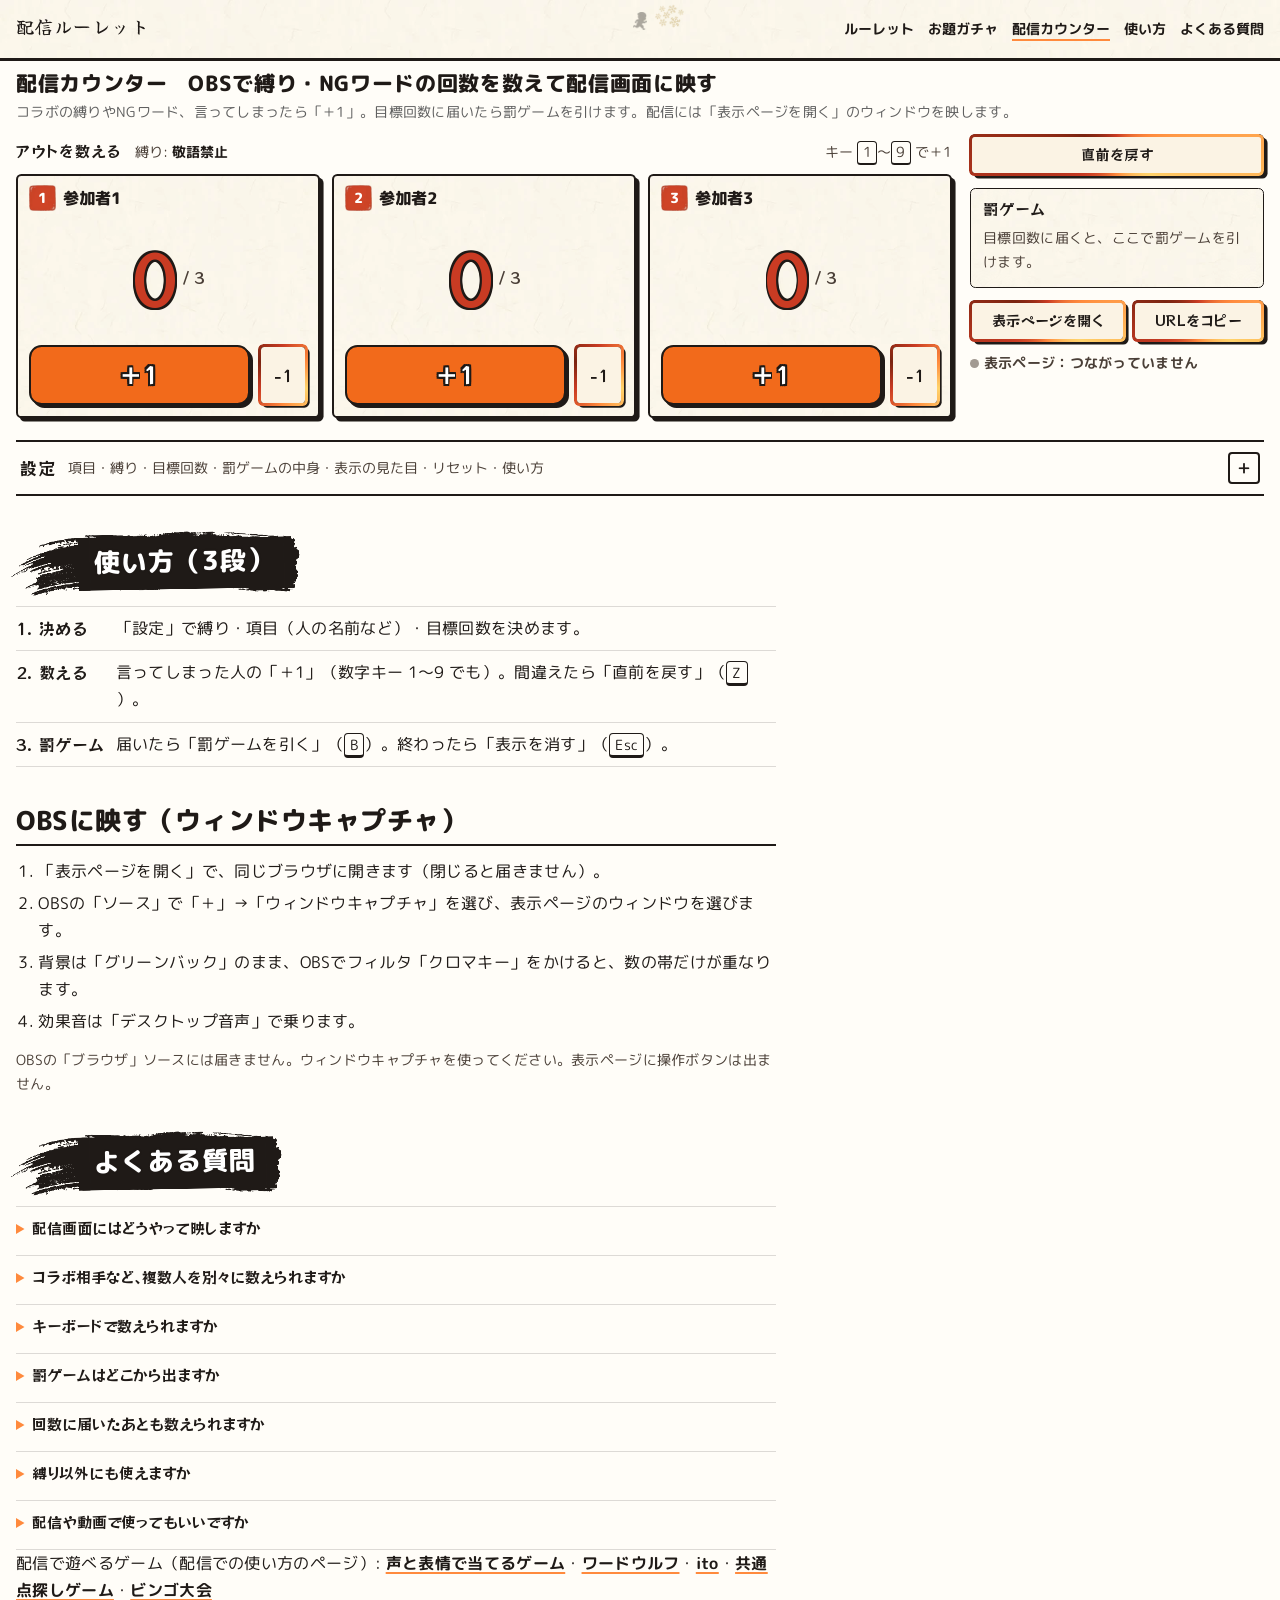
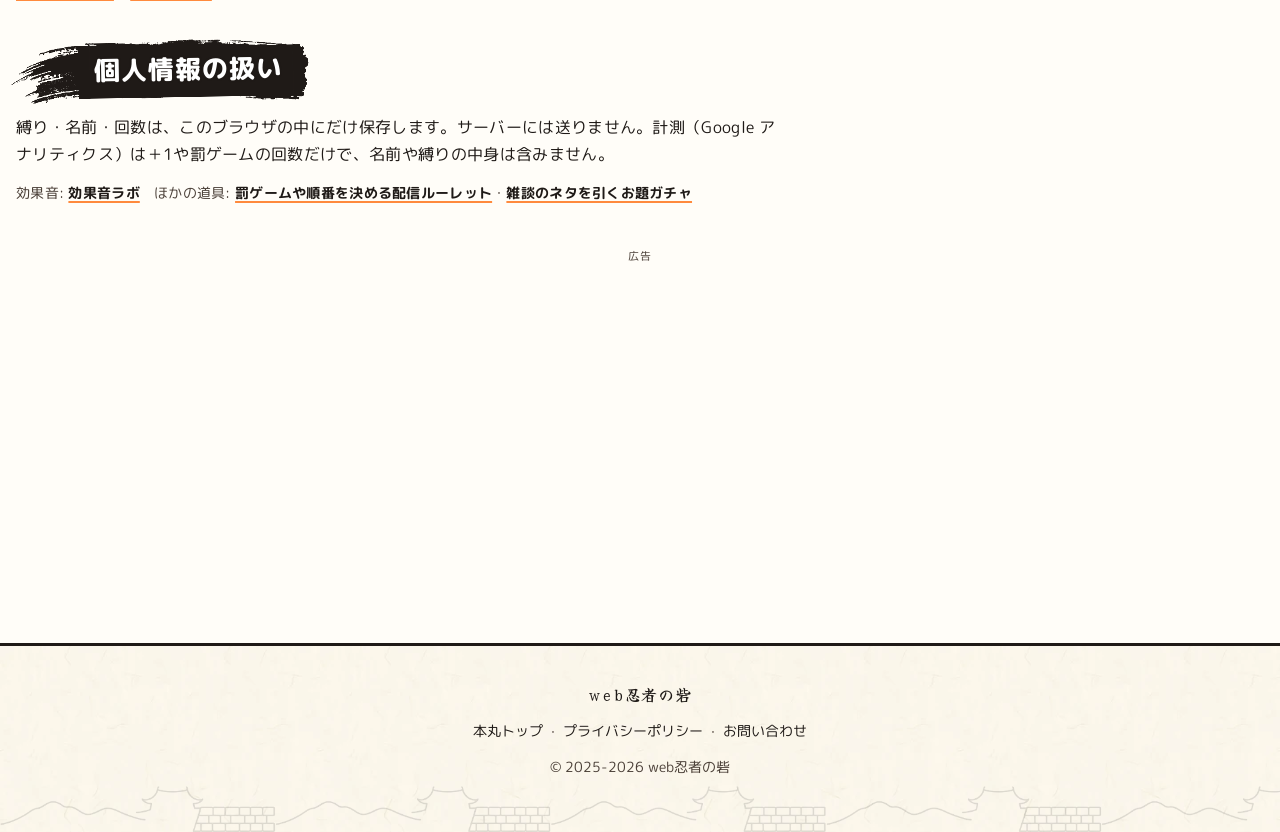
==== commit 5120f041: "表示ページの背景切り替えボタンを押しやすく（kit adf051d・幅44px以上） Co-Authored-By: Claude Opus 5.5 <noreply@anthropic.com>" ====
--- a/counter/index.html
+++ b/counter/index.html
@@ -24,7 +24,7 @@
 <meta name="twitter:image" content="https://roulette.kkpwebninja.com/counter/ogp.jpg?d=20261023b">
 <script src="/ga.js"></script>
 <!-- 共通部品 D4 の kit.js は defer なしで先に読む（配信モードの判定 KKit.stream を stream.js と広告より先に使う） -->
-<script src="/kit/kit.js?v=373af14"></script>
+<script src="/kit/kit.js?v=adf051d"></script>
 <script src="/stream.js"></script>
 <script type="application/ld+json">
 {
@@ -47,7 +47,7 @@
 <!-- k-fonts:start -->
 <link href="https://fonts.googleapis.com/css2?family=Yuji+Syuku&family=RocknRoll+One&display=swap&text=-.%2F0123456789%3A%40BCEGLNORSUXZ_abcefghijklmnoprstw%C2%A9%C2%B7%E2%80%A6%E2%86%92%E2%88%92%E3%80%81%E3%80%82%E3%80%85%E3%80%8C%E3%80%8D%E3%80%9C%E3%81%82%E3%81%84%E3%81%86%E3%81%88%E3%81%8A%E3%81%8B%E3%81%8C%E3%81%8D%E3%81%8F%E3%81%90%E3%81%91%E3%81%93%E3%81%94%E3%81%95%E3%81%97%E3%81%98%E3%81%99%E3%81%9B%E3%81%9D%E3%81%9F%E3%81%A0%E3%81%A1%E3%81%A3%E3%81%A4%E3%81%A6%E3%81%A7%E3%81%A8%E3%81%A9%E3%81%AA%E3%81%AB%E3%81%AE%E3%81%AF%E3%81%B0%E3%81%B3%E3%81%B6%E3%81%B8%E3%81%BB%E3%81%BE%E3%81%BF%E3%82%81%E3%82%82%E3%82%83%E3%82%84%E3%82%88%E3%82%89%E3%82%8A%E3%82%8B%E3%82%8C%E3%82%8F%E3%82%92%E3%82%93%E3%82%A2%E3%82%A3%E3%82%A4%E3%82%A6%E3%82%AB%E3%82%AC%E3%82%AD%E3%82%AF%E3%82%B0%E3%82%B2%E3%82%B3%E3%82%B5%E3%82%B6%E3%82%B7%E3%82%B8%E3%82%B9%E3%82%BB%E3%82%BD%E3%82%BF%E3%83%81%E3%83%83%E3%83%86%E3%83%87%E3%83%88%E3%83%89%E3%83%8A%E3%83%90%E3%83%91%E3%83%94%E3%83%95%E3%83%96%E3%83%97%E3%83%9A%E3%83%9C%E3%83%9D%E3%83%9E%E3%83%A0%E3%83%A3%E3%83%A9%E3%83%AA%E3%83%AB%E3%83%AC%E3%83%AD%E3%83%AF%E3%83%B3%E3%83%BB%E3%83%BC%E4%B8%80%E4%B8%8A%E4%B8%8B%E4%B8%8D%E4%B8%AD%E4%B8%B8%E4%B9%97%E4%BA%BA%E4%BB%8A%E4%BB%98%E4%BB%A5%E4%BB%B6%E4%BD%95%E4%BD%9C%E4%BD%BF%E4%BE%8B%E4%BF%9D%E4%BF%A1%E5%80%8B%E5%84%AA%E5%85%88%E5%85%A5%E5%85%A8%E5%85%B7%E5%87%BA%E5%88%86%E5%88%87%E5%88%A4%E5%88%A5%E5%88%A9%E5%89%8D%E5%89%B2%E5%8A%9B%E5%8A%A0%E5%8A%A9%E5%8A%B9%E5%8B%95%E5%8B%9D%E5%8C%96%E5%8F%82%E5%8F%8E%E5%8F%AF%E5%8F%B3%E5%90%88%E5%90%8C%E5%90%8D%E5%90%AB%E5%91%8A%E5%93%A1%E5%95%8F%E5%9B%9E%E5%A0%B1%E5%A0%B4%E5%A3%B0%E5%A4%96%E5%A5%BD%E5%AD%90%E5%AD%97%E5%AD%98%E5%AE%89%E5%AE%9A%E5%B0%8F%E5%B0%BE%E5%B1%8A%E5%B7%BB%E5%B8%AF%E5%BA%83%E5%BA%A6%E5%BC%95%E5%BE%8C%E5%BF%8D%E6%83%85%E6%88%BB%E6%89%8B%E6%89%B1%E6%8A%9C%E6%8A%BC%E6%93%8D%E6%95%AC%E6%95%B0%E6%96%99%E6%96%B0%E6%96%B9%E6%98%A0%E6%99%82%E6%99%AF%E6%9B%B8%E6%9B%BF%E6%9C%9B%E6%9C%AC%E6%9C%AD%E6%9D%A1%E6%9E%9C%E6%A8%99%E6%AC%84%E6%AD%A2%E6%AE%B5%E6%B1%BA%E6%B6%88%E6%B8%AC%E7%84%A1%E7%89%A9%E7%94%A8%E7%94%B3%E7%94%BB%E7%99%BB%E7%9B%8A%E7%9B%AE%E7%9B%B4%E7%9B%B8%E7%A0%A6%E7%A4%BA%E7%A6%81%E7%B4%B0%E7%B5%82%E7%B6%9A%E7%B8%9B%E7%BD%AE%E7%BD%B0%E8%80%85%E8%83%8C%E8%87%AA%E8%8B%B1%E8%91%89%E8%A1%A8%E8%A4%87%E8%A6%81%E8%A6%8B%E8%A8%80%E8%A8%88%E8%A8%AD%E8%A8%B1%E8%AA%9E%E8%AA%B0%E8%AB%8B%E8%AB%BE%E8%B2%A0%E8%B3%AA%E8%B6%B3%E8%BA%AB%E9%80%81%E9%80%8F%E9%81%8E%E9%81%93%E9%81%95%E9%81%B8%E9%85%8D%E9%87%8D%E9%8C%B2%E9%96%89%E9%96%8B%E9%96%93%E9%9A%85%E9%9D%A2%E9%9F%B3%E9%A0%85%E9%A1%8C%E9%B3%B4%EF%BC%88%EF%BC%89%EF%BC%8B%EF%BC%9A%EF%BC%9F%EF%BD%9C" rel="stylesheet">
 <!-- k-fonts:end -->
-<link rel="stylesheet" href="/kit/kit.css?v=373af14">
+<link rel="stylesheet" href="/kit/kit.css?v=adf051d">
 <style>
 :root{--ink:#2b2b2b;--sub:#5f5f5f;--line:#cfc6b8;--line-l:#e8e1d6;--head:#fff6ea;--accent:#e2600f;--link:#0b57a4}
 *{box-sizing:border-box}
--- a/kit/kit.css
+++ b/kit/kit.css
@@ -36,8 +36,11 @@
 
 /* ---------- ボタン（主＝木札／副／小／大） ---------- */
 .k-btn{display:inline-flex;align-items:center;justify-content:center;font-family:var(--k-bold);font-weight:400;letter-spacing:.04em;line-height:1.2;font-feature-settings:"palt" 1;text-decoration:none;cursor:pointer;transition:transform .08s,box-shadow .08s,filter .08s,background .15s;-webkit-tap-highlight-color:transparent}
-.k-btn-main{position:relative;min-height:56px;padding:0 18px;border-style:solid;border-width:12px 16px;border-image:url(img/d3-wood.webp) 40 50 fill / 12px 16px stretch;background:none;color:#fff;font-size:17px;text-shadow:var(--k-outline);filter:drop-shadow(4px 4px 0 var(--k-sumi));white-space:nowrap}
-.k-btn-main::after{content:"";position:absolute;inset:-12px -16px;pointer-events:none;background:linear-gradient(110deg,transparent 38%,rgba(255,255,255,.65) 50%,transparent 62%) no-repeat;background-size:260% 100%;background-position:120% 0;-webkit-mask:url(img/d3-wood.webp) center/100% 100% no-repeat;mask:url(img/d3-wood.webp) center/100% 100% no-repeat;transition:background-position .7s ease}
+/* 主ボタン: 2026-11-09 ユーザー承認で全サイト「平らなオレンジ＋墨の枠」に統一（木目の板はやめた。10/30の配色調査・ワードウルフ等5サイトの試しを kit に取り込み）。色は --k-btn-main（既定 #f26a1b） */
+:root{--k-btn-main:#f26a1b;--k-navy:#2b3768}
+.k-btn-main{position:relative;min-height:56px;padding:0 22px;border:3px solid var(--k-sumi);border-radius:14px;background:var(--k-btn-main);color:#fff;font-size:17px;text-shadow:var(--k-outline);filter:drop-shadow(4px 4px 0 var(--k-sumi));white-space:nowrap}
+.k-btn-main:hover,.k-btn-main:disabled,.k-btn-main[disabled]{background:var(--k-btn-main)}
+.k-btn-main::after{content:"";position:absolute;inset:0;border-radius:11px;pointer-events:none;background:linear-gradient(110deg,transparent 38%,rgba(255,255,255,.45) 50%,transparent 62%) no-repeat;background-size:260% 100%;background-position:120% 0;transition:background-position .7s ease}
 .k-btn-main:hover::after,.k-btn-main:focus-visible::after{background-position:-20% 0}
 .k-btn-main:active{transform:translate(4px,4px);filter:drop-shadow(0 0 0 var(--k-sumi))}
 .k-btn-big{min-height:72px;font-size:26px;letter-spacing:.12em}
@@ -498,7 +501,7 @@
 .k-view-open{display:flex;flex-wrap:wrap;align-items:center;gap:8px 10px}
 .k-view-open>.k-btn{min-height:44px;padding:0 14px;font-size:15px;box-shadow:var(--k-sh-s)}
 .k-view-open>.k-seg{flex:none}
-.k-view-open>.k-seg>button{min-height:44px;padding:4px 10px;font-size:14px}
+.k-view-open>.k-seg>button{min-width:44px;min-height:44px;padding:4px 10px;font-size:14px}
 .k-view-open>p{flex:1 1 260px;margin:0;font-size:14px;line-height:1.5;color:var(--k-text-2)}
 .k-view-open>.k-vo-msg{flex-basis:100%;color:var(--k-shu);font-weight:700}
 .k-view-open .k-vo-color{flex-direction:row;gap:6px}
@@ -722,7 +725,7 @@
 .k-map-core::after{content:"";position:absolute;left:50%;bottom:0;width:var(--k-bw-s);height:16px;margin-left:calc(var(--k-bw-s)/-2);background:var(--k-sumi)}
 .k-map-b{display:grid;grid-template-columns:repeat(2,minmax(0,1fr));gap:14px 10px;padding-top:14px;border-top:var(--k-bw-s) solid var(--k-sumi)}
 @media (min-width:640px){.k-map-b{grid-template-columns:repeat(3,minmax(0,1fr))}}
-.k-map-br{position:relative;min-width:0;padding:6px 10px 4px;border:var(--k-bw-s) solid var(--k-sumi);border-radius:var(--k-r);background:var(--k-surface) url(img/d4-washi.webp) 0 0/320px auto}
+.k-map-br{position:relative;min-width:0;padding:6px 10px 4px;border:var(--k-bw-s) solid var(--k-sumi);border-radius:var(--k-r);color:var(--k-sumi);background:var(--k-surface) url(img/d4-washi.webp) 0 0/320px auto}
 .k-map-br::before{content:"";position:absolute;left:50%;top:calc(-14px - var(--k-bw-s));width:var(--k-bw-s);height:14px;margin-left:calc(var(--k-bw-s)/-2);background:var(--k-sumi)}
 .k-map-h{margin:2px 0 2px;padding:0 0 0 8px;border-left:4px solid var(--k-map-c);font-family:var(--k-bold);font-weight:400;font-size:15px;line-height:1.4;font-feature-settings:"palt" 1}
 .k-map-br>a{display:flex;align-items:center;min-height:44px;padding:2px 0;border-bottom:1px dashed var(--k-line-soft);font-size:15px;line-height:1.35;overflow-wrap:anywhere}
--- a/d4.css
+++ b/d4.css
@@ -12,7 +12,7 @@
 /* 上の名乗り（和紙の帯・墨の線） */
 .site{position:relative;isolation:isolate;overflow:hidden;border-bottom:var(--k-bw) solid var(--k-sumi);background:var(--k-kinari) url(kit/img/d4-washi.webp) 0 0/320px auto}
 .site-name{font-family:var(--k-brush);font-weight:400;font-size:18px;letter-spacing:.06em;line-height:1.3;font-feature-settings:"palt" 1;text-decoration:none}
-.site-nav a{color:var(--k-sumi);font-weight:700;text-decoration:underline;text-decoration-color:transparent;text-decoration-thickness:2px;text-underline-offset:5px}
+.site-nav a{display:inline-flex;align-items:center;min-height:44px;color:var(--k-sumi);font-weight:700;text-decoration:underline;text-decoration-color:transparent;text-decoration-thickness:2px;text-underline-offset:5px}
 .site-nav a:hover,.site-nav a[aria-current]{color:var(--k-sumi);text-decoration-color:var(--k-orange)}
 .site .k-ninja{left:calc(50% - 7px);top:12px}
 .site .k-season{left:calc(50% + 16px);top:4px;width:26px;opacity:.45;transform:rotate(18deg)}
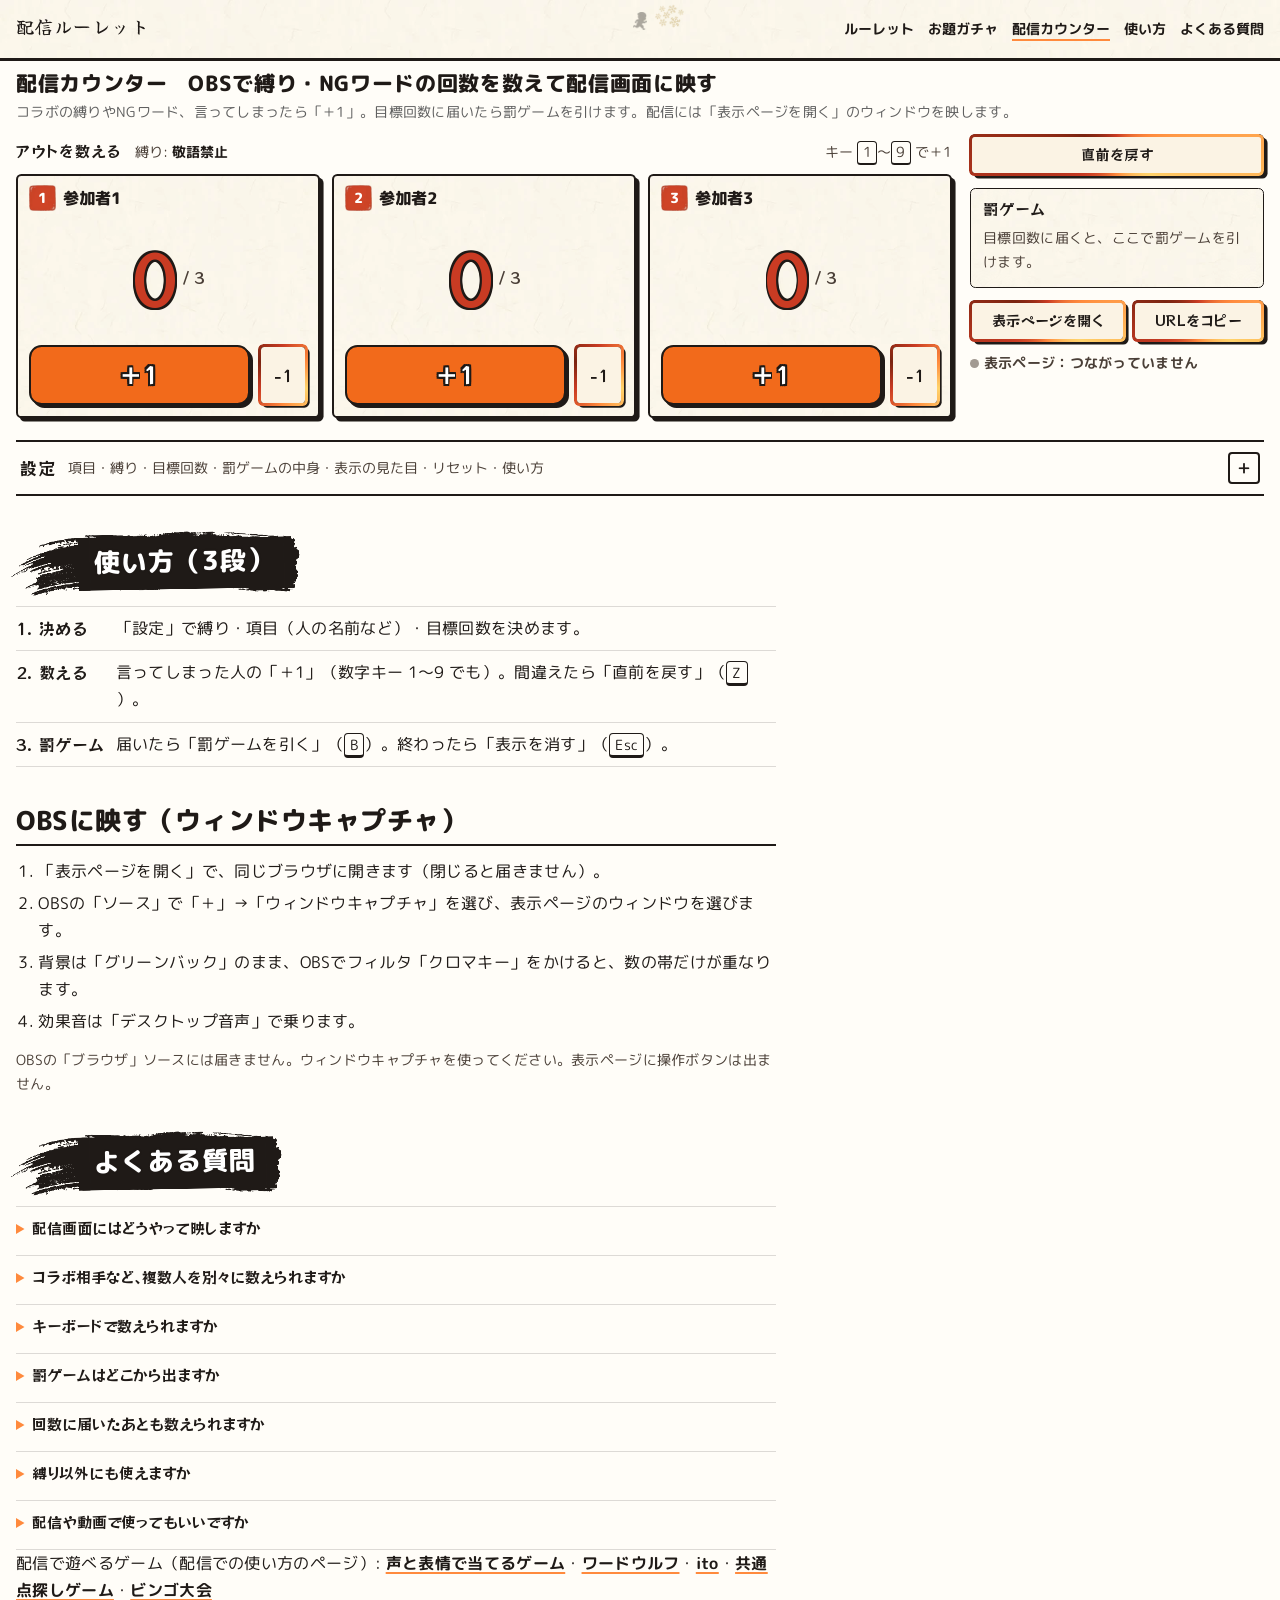
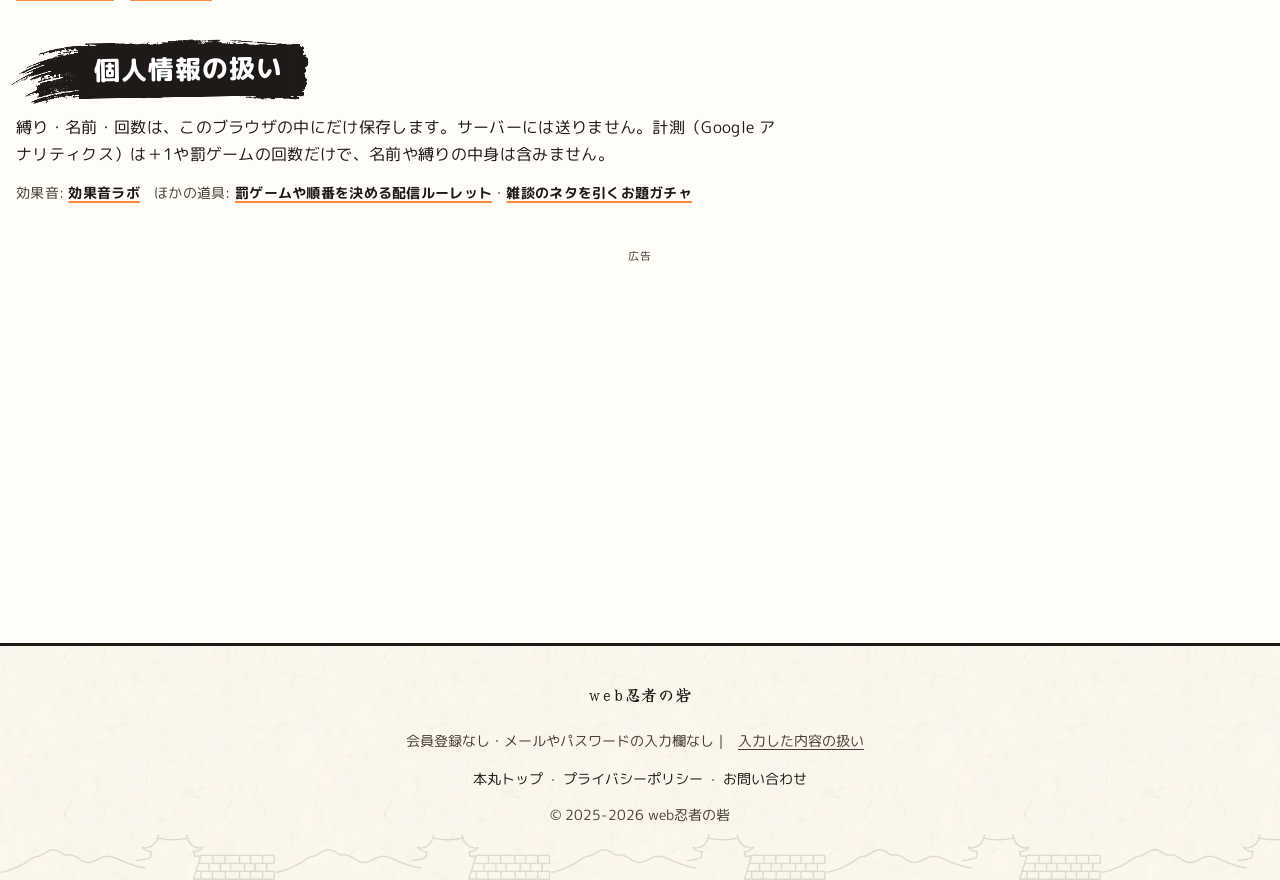
==== commit a48478d4: "共通フッターに「会員登録なし・メールやパスワードの入力欄なし」の1行を足す プライバシーポリシーの新しい節「入力した内容と端末への保存」へのリンクつき。  Co-Authored-By: Claude" ====
--- a/counter/index.html
+++ b/counter/index.html
@@ -24,7 +24,7 @@
 <meta name="twitter:image" content="https://roulette.kkpwebninja.com/counter/ogp.jpg?d=20261023b">
 <script src="/ga.js"></script>
 <!-- 共通部品 D4 の kit.js は defer なしで先に読む（配信モードの判定 KKit.stream を stream.js と広告より先に使う） -->
-<script src="/kit/kit.js?v=adf051d"></script>
+<script src="/kit/kit.js?v=3363b13"></script>
 <script src="/stream.js"></script>
 <script type="application/ld+json">
 {
@@ -47,7 +47,7 @@
 <!-- k-fonts:start -->
 <link href="https://fonts.googleapis.com/css2?family=Yuji+Syuku&family=RocknRoll+One&display=swap&text=-.%2F0123456789%3A%40BCEGLNORSUXZ_abcefghijklmnoprstw%C2%A9%C2%B7%E2%80%A6%E2%86%92%E2%88%92%E3%80%81%E3%80%82%E3%80%85%E3%80%8C%E3%80%8D%E3%80%9C%E3%81%82%E3%81%84%E3%81%86%E3%81%88%E3%81%8A%E3%81%8B%E3%81%8C%E3%81%8D%E3%81%8F%E3%81%90%E3%81%91%E3%81%93%E3%81%94%E3%81%95%E3%81%97%E3%81%98%E3%81%99%E3%81%9B%E3%81%9D%E3%81%9F%E3%81%A0%E3%81%A1%E3%81%A3%E3%81%A4%E3%81%A6%E3%81%A7%E3%81%A8%E3%81%A9%E3%81%AA%E3%81%AB%E3%81%AE%E3%81%AF%E3%81%B0%E3%81%B3%E3%81%B6%E3%81%B8%E3%81%BB%E3%81%BE%E3%81%BF%E3%82%81%E3%82%82%E3%82%83%E3%82%84%E3%82%88%E3%82%89%E3%82%8A%E3%82%8B%E3%82%8C%E3%82%8F%E3%82%92%E3%82%93%E3%82%A2%E3%82%A3%E3%82%A4%E3%82%A6%E3%82%AB%E3%82%AC%E3%82%AD%E3%82%AF%E3%82%B0%E3%82%B2%E3%82%B3%E3%82%B5%E3%82%B6%E3%82%B7%E3%82%B8%E3%82%B9%E3%82%BB%E3%82%BD%E3%82%BF%E3%83%81%E3%83%83%E3%83%86%E3%83%87%E3%83%88%E3%83%89%E3%83%8A%E3%83%90%E3%83%91%E3%83%94%E3%83%95%E3%83%96%E3%83%97%E3%83%9A%E3%83%9C%E3%83%9D%E3%83%9E%E3%83%A0%E3%83%A3%E3%83%A9%E3%83%AA%E3%83%AB%E3%83%AC%E3%83%AD%E3%83%AF%E3%83%B3%E3%83%BB%E3%83%BC%E4%B8%80%E4%B8%8A%E4%B8%8B%E4%B8%8D%E4%B8%AD%E4%B8%B8%E4%B9%97%E4%BA%BA%E4%BB%8A%E4%BB%98%E4%BB%A5%E4%BB%B6%E4%BD%95%E4%BD%9C%E4%BD%BF%E4%BE%8B%E4%BF%9D%E4%BF%A1%E5%80%8B%E5%84%AA%E5%85%88%E5%85%A5%E5%85%A8%E5%85%B7%E5%87%BA%E5%88%86%E5%88%87%E5%88%A4%E5%88%A5%E5%88%A9%E5%89%8D%E5%89%B2%E5%8A%9B%E5%8A%A0%E5%8A%A9%E5%8A%B9%E5%8B%95%E5%8B%9D%E5%8C%96%E5%8F%82%E5%8F%8E%E5%8F%AF%E5%8F%B3%E5%90%88%E5%90%8C%E5%90%8D%E5%90%AB%E5%91%8A%E5%93%A1%E5%95%8F%E5%9B%9E%E5%A0%B1%E5%A0%B4%E5%A3%B0%E5%A4%96%E5%A5%BD%E5%AD%90%E5%AD%97%E5%AD%98%E5%AE%89%E5%AE%9A%E5%B0%8F%E5%B0%BE%E5%B1%8A%E5%B7%BB%E5%B8%AF%E5%BA%83%E5%BA%A6%E5%BC%95%E5%BE%8C%E5%BF%8D%E6%83%85%E6%88%BB%E6%89%8B%E6%89%B1%E6%8A%9C%E6%8A%BC%E6%93%8D%E6%95%AC%E6%95%B0%E6%96%99%E6%96%B0%E6%96%B9%E6%98%A0%E6%99%82%E6%99%AF%E6%9B%B8%E6%9B%BF%E6%9C%9B%E6%9C%AC%E6%9C%AD%E6%9D%A1%E6%9E%9C%E6%A8%99%E6%AC%84%E6%AD%A2%E6%AE%B5%E6%B1%BA%E6%B6%88%E6%B8%AC%E7%84%A1%E7%89%A9%E7%94%A8%E7%94%B3%E7%94%BB%E7%99%BB%E7%9B%8A%E7%9B%AE%E7%9B%B4%E7%9B%B8%E7%A0%A6%E7%A4%BA%E7%A6%81%E7%B4%B0%E7%B5%82%E7%B6%9A%E7%B8%9B%E7%BD%AE%E7%BD%B0%E8%80%85%E8%83%8C%E8%87%AA%E8%8B%B1%E8%91%89%E8%A1%A8%E8%A4%87%E8%A6%81%E8%A6%8B%E8%A8%80%E8%A8%88%E8%A8%AD%E8%A8%B1%E8%AA%9E%E8%AA%B0%E8%AB%8B%E8%AB%BE%E8%B2%A0%E8%B3%AA%E8%B6%B3%E8%BA%AB%E9%80%81%E9%80%8F%E9%81%8E%E9%81%93%E9%81%95%E9%81%B8%E9%85%8D%E9%87%8D%E9%8C%B2%E9%96%89%E9%96%8B%E9%96%93%E9%9A%85%E9%9D%A2%E9%9F%B3%E9%A0%85%E9%A1%8C%E9%B3%B4%EF%BC%88%EF%BC%89%EF%BC%8B%EF%BC%9A%EF%BC%9F%EF%BD%9C" rel="stylesheet">
 <!-- k-fonts:end -->
-<link rel="stylesheet" href="/kit/kit.css?v=adf051d">
+<link rel="stylesheet" href="/kit/kit.css?v=3363b13">
 <style>
 :root{--ink:#2b2b2b;--sub:#5f5f5f;--line:#cfc6b8;--line-l:#e8e1d6;--head:#fff6ea;--accent:#e2600f;--link:#0b57a4}
 *{box-sizing:border-box}
@@ -438,6 +438,7 @@
 <!-- WEBNINJA_UNIFIED_FOOTER -->
 <footer class="uf">
   <div class="uf-name">web忍者の砦</div>
+  <div class="kkp-anshin">会員登録なし・メールやパスワードの入力欄なし｜<a href="https://privacypolicy.kkpwebninja.com/#nyuryoku" target="_blank" rel="noopener" style="color:inherit;text-decoration:underline;display:inline-block;padding:10px 2px;">入力した内容の扱い</a></div>
   <div><a href="https://kkpwebninja.com/" target="_blank" rel="noopener">本丸トップ</a>·<a href="https://privacypolicy.kkpwebninja.com/" target="_blank" rel="noopener">プライバシーポリシー</a>·<a href="https://kkpwebninja.com/otoiawase" target="_blank" rel="noopener">お問い合わせ</a></div>
   <div class="uf-c">© 2025-2026 web忍者の砦</div>
 </footer>
--- a/kit/kit.css
+++ b/kit/kit.css
@@ -36,9 +36,9 @@
 
 /* ---------- ボタン（主＝木札／副／小／大） ---------- */
 .k-btn{display:inline-flex;align-items:center;justify-content:center;font-family:var(--k-bold);font-weight:400;letter-spacing:.04em;line-height:1.2;font-feature-settings:"palt" 1;text-decoration:none;cursor:pointer;transition:transform .08s,box-shadow .08s,filter .08s,background .15s;-webkit-tap-highlight-color:transparent}
-/* 主ボタン: 2026-11-09 ユーザー承認で全サイト「平らなオレンジ＋墨の枠」に統一（木目の板はやめた。10/30の配色調査・ワードウルフ等5サイトの試しを kit に取り込み）。色は --k-btn-main（既定 #f26a1b） */
+/* 主ボタン: 2026-11-24 文字を17→19pxに（白×#f26a1b は 3.06:1。WCAG/HIG の大きな太字＝3:1 を満たすため・ユーザー承認A）。2026-11-09 ユーザー承認で全サイト「平らなオレンジ＋墨の枠」に統一（木目の板はやめた。10/30の配色調査・ワードウルフ等5サイトの試しを kit に取り込み）。色は --k-btn-main（既定 #f26a1b） */
 :root{--k-btn-main:#f26a1b;--k-navy:#2b3768}
-.k-btn-main{position:relative;min-height:56px;padding:0 22px;border:3px solid var(--k-sumi);border-radius:14px;background:var(--k-btn-main);color:#fff;font-size:17px;text-shadow:var(--k-outline);filter:drop-shadow(4px 4px 0 var(--k-sumi));white-space:nowrap}
+.k-btn-main{position:relative;min-height:56px;padding:0 22px;border:3px solid var(--k-sumi);border-radius:14px;background:var(--k-btn-main);color:#fff;font-size:19px;text-shadow:0 1px 0 var(--k-sumi),1px 0 0 var(--k-sumi),0 -1px 0 var(--k-sumi),-1px 0 0 var(--k-sumi);filter:drop-shadow(4px 4px 0 var(--k-sumi));white-space:nowrap}
 .k-btn-main:hover,.k-btn-main:disabled,.k-btn-main[disabled]{background:var(--k-btn-main)}
 .k-btn-main::after{content:"";position:absolute;inset:0;border-radius:11px;pointer-events:none;background:linear-gradient(110deg,transparent 38%,rgba(255,255,255,.45) 50%,transparent 62%) no-repeat;background-size:260% 100%;background-position:120% 0;transition:background-position .7s ease}
 .k-btn-main:hover::after,.k-btn-main:focus-visible::after{background-position:-20% 0}
@@ -731,3 +731,149 @@
 .k-map-br>a{display:flex;align-items:center;min-height:44px;padding:2px 0;border-bottom:1px dashed var(--k-line-soft);font-size:15px;line-height:1.35;overflow-wrap:anywhere}
 .k-map-br>a:last-child{border-bottom:0}
 .k-map-br>a.k-link::after{width:18px;height:12px}
+
+/* ===== 読み物の挿し絵と会話（2026-11-15）=====
+   絵は img/chara3/（一覧.md）から、使うサイトの img/ へコピーして使う。
+   .k-say  絵＋ひとこと     <div class="k-say"><img src="/img/girl-smile.webp" width="240" height="265" alt=""><p>ひとこと</p></div>
+   .k-ask  読んでいる人の声  <p class="k-ask"><span>読んでいる人</span>問い</p>（すぐ下に .k-say を置くと会話になる）
+   .k-chat 会話だけで要点が分かるまとまり（.k-ask と .k-say を交互に入れる箱）
+   .k-fig  場面の挿し絵      <figure class="k-fig"><img src="/img/scene-kinko.webp" width="760" height="425" alt="何の絵か"></figure> */
+.k-say{display:flex;align-items:flex-end;gap:10px;margin:1rem 0 1.1rem}
+.k-say img{flex:0 0 auto;width:84px;height:auto}
+.k-say p{position:relative;flex:1 1 auto;margin:0 0 10px;padding:.7rem .9rem;border:2px solid var(--k-sumi,#2b2b2b);background:#fff;font-size:16.5px;font-weight:700;line-height:1.6}
+.k-say p::before{content:"";position:absolute;left:-9px;bottom:14px;width:14px;height:14px;background:#fff;border-left:2px solid var(--k-sumi,#2b2b2b);border-bottom:2px solid var(--k-sumi,#2b2b2b);transform:rotate(45deg)}
+.k-ask{position:relative;margin:1rem 0 0 auto;max-width:86%;width:fit-content;padding:.6rem .9rem;border:2px solid #cfc6b8;background:#fff6ea;font-size:16.5px;line-height:1.6}
+.k-ask span{display:block;font-size:13px;color:#5f5f5f;margin-bottom:.1rem}
+.k-ask::after{content:"";position:absolute;right:18px;bottom:-9px;width:14px;height:14px;background:#fff6ea;border-right:2px solid #cfc6b8;border-bottom:2px solid #cfc6b8;transform:rotate(45deg)}
+.k-ask + .k-say{margin-top:.5rem}
+.k-chat{border:2px solid var(--k-sumi,#2b2b2b);background:#fffdf8;padding:.2rem .9rem .6rem;margin:1rem 0 1.2rem}
+.k-fig{margin:.6rem 0 1rem}
+.k-fig img{display:block;width:100%;height:auto;max-width:560px;border:2px solid var(--k-sumi,#2b2b2b)}
+@media(min-width:600px){.k-say img{width:104px}.k-say p{font-size:17px}}
+@media print{.k-say,.k-ask,.k-chat,.k-fig{display:none}}
+
+/* ===== 会話でわかる（砦のブログと同じ形・2026-11-15）=====
+   女の子が聞いて、柴犬の忍者（書き手）が答える。会話だけ読んでも要点が分かるように4〜5組。最後の組は、次にやること（結果・収益のページ）につなぐ。
+   <section class="k-talks"><h2>会話でわかる（1分）</h2>
+     <div class="k-talk q"><img src="/kit/img/k-ava-girl.webp" width="64" height="64" alt="" loading="lazy"><p>問い</p></div>
+     <div class="k-talk a"><img src="/kit/img/k-ava-ninja.webp" width="64" height="64" alt="" loading="lazy"><p>答え</p></div>
+   </section>  （絵は飾りなので alt は空。img のパスは、そのサイトの kit/ の場所に合わせる） */
+.k-talks{margin:1.2rem 0 1.4rem}
+.k-talk{display:flex;align-items:flex-start;gap:12px;margin:1rem 0}
+.k-talk>img{flex:none;width:64px;height:64px;border-radius:50%;display:block}
+.k-talk>p{position:relative;flex:1;min-width:0;margin:0;background:#fff;border:2px solid #e6d7bd;border-radius:14px;padding:.7rem .95rem;font-size:16px;line-height:1.75;color:#2b2b2b;text-align:left}
+.k-talk>p::before{content:"";position:absolute;top:20px;left:-9px;width:14px;height:14px;background:inherit;border-left:2px solid #e6d7bd;border-bottom:2px solid #e6d7bd;transform:rotate(45deg)}
+.k-talk.a{flex-direction:row-reverse}
+.k-talk.a>p{background:#fff6e3;border-color:#efc98a}
+.k-talk.a>p::before{left:auto;right:-9px;border:0;border-right:2px solid #efc98a;border-top:2px solid #efc98a}
+@media(max-width:420px){.k-talk>img{width:52px;height:52px}}
+@media print{.k-talks{display:none}}
+
+/* ===== アプリのような操作感（2026-11-23）=====
+   スマホで「Webページを触っている感じ」を減らす小さな決まり。見た目は変えない。
+   1) 入力欄を押しても画面が勝手に拡大しない（iOS は 16px 未満の入力欄で拡大する）
+   2) ボタンのダブルタップ拡大の待ちをなくし、押した瞬間に反応する
+   3) ボタンを長押ししても文字選択やメニューが出ない
+   4) 同じサイト内のページ移動をふわっと切り替える（対応ブラウザだけ。動きを減らす設定の人には出さない） */
+@media (pointer:coarse){
+  input:not([type=checkbox]):not([type=radio]):not([type=range]):not([type=color]),select,textarea{font-size:16px!important}
+}
+a,button,summary,label,select,[role=button],input[type=checkbox],input[type=radio]{touch-action:manipulation}
+button,[role=button],.k-btn{-webkit-user-select:none;user-select:none;-webkit-touch-callout:none}
+@media (prefers-reduced-motion:no-preference){
+  @view-transition{navigation:auto}
+  ::view-transition-old(root),::view-transition-new(root){animation-duration:.18s}
+}
+
+/* ===== 商品カード（アフィリエイト・2026-11-26）=====
+   すでに貼ってあるアフィリのリンクを「楽天の商品画像＋商品名＋1行＋ボタン」のカードにする。手本は砦の /block/ と年末ゲーム記事のマリオ花札。
+   約束: PR の表記を必ず出す／画像は楽天の商品画像（thumbnail.image.rakuten.co.jp・Amazon の画像は直接読まない）／値段は書かない／
+         楽天＝赤い「楽天で見る」、Amazon＝白い「Amazonで探す」（文字だけ）。クリックは kit.js が gtag('event','toride_click') を送る。
+   <aside class="k-aff" data-zone="affiliate_ito_compare">
+     <p class="k-aff-h"><span class="k-aff-pr">PR</span>見出し</p>
+     <div class="k-aff-item">
+       <a class="k-aff-img" href="楽天のリンク" target="_blank" rel="nofollow sponsored noopener" data-store="rakuten" data-item="rainbow"><img src="https://thumbnail.image.rakuten.co.jp/@0_mall/…jpg?_ex=200x200" width="88" height="88" loading="lazy" alt="商品の箱"></a>
+       <div class="k-aff-txt"><b>商品名</b><span class="k-aff-desc">1行の説明</span>
+         <div class="k-aff-btns"><a class="k-aff-rakuten" href="…" …>楽天で見る</a><a class="k-aff-amazon" href="…" …>Amazonで探す</a></div></div>
+     </div>
+   </aside> */
+.k-aff{border:1px solid #d9cbb5;border-radius:6px;padding:8px 10px 10px;margin:14px 0 18px;background:#fffdf8;color:#3d3427;text-align:left}
+.k-aff-h{display:flex;align-items:center;gap:6px;margin:0 0 4px;font-size:14px;font-weight:700;line-height:1.5;color:#4a3f37}
+.k-aff-pr{flex:none;font-size:12px;border:1px solid #8a7d6b;color:#5b5047;padding:0 4px;border-radius:3px;line-height:1.5;font-weight:400;letter-spacing:0}
+.k-aff-lead{margin:0 0 6px;font-size:14px;line-height:1.6;color:#3d3427}
+.k-aff-item{display:flex;gap:10px;align-items:center;padding:8px 0;border-top:1px dashed #e4d8c4}
+.k-aff-h+.k-aff-item,.k-aff>.k-aff-item:first-child{border-top:0}
+.k-aff-img{flex:none;display:block;width:88px;height:88px;border-radius:4px;background:#fff;overflow:hidden;line-height:0}
+.k-aff-img img{width:100%;height:100%;object-fit:contain;display:block;margin:0;border:0}
+.k-aff-txt{flex:1;min-width:0;font-size:14px;line-height:1.5;color:#3d3427}
+.k-aff-txt b{display:block;font-size:15px;line-height:1.4;color:#2b231d}
+.k-aff-desc{display:block;font-size:14px;line-height:1.5;color:#5b5047}
+.k-aff-btns{display:flex;flex-wrap:wrap;gap:6px;margin-top:6px}
+.k-aff .k-aff-btns>a[href]{flex:1 1 96px;min-width:fit-content;font-family:var(--k-head);min-height:44px;box-sizing:border-box;display:flex;align-items:center;justify-content:center;padding:0 6px;font-size:14px;font-weight:700;line-height:1.2;border:1.5px solid #3d3427;border-radius:6px;color:#3d3427!important;background:#fff!important;text-decoration:none!important;text-decoration-line:none!important;white-space:nowrap;box-shadow:none;text-shadow:none;letter-spacing:0}
+.k-aff .k-aff-btns>a.k-aff-rakuten[href]{background:#bf0000!important;border-color:#bf0000;color:#fff!important}
+.k-aff .k-aff-btns>a[href]::after,.k-aff .k-aff-btns>a[href]::before{content:none}
+.k-aff a.k-aff-img[href]{text-decoration:none!important;border:0}
+.k-aff-note{margin:6px 0 0;font-size:14px;line-height:1.5;color:#5b5047}
+/* 比べる表の中などで1商品だけ置くとき: <div class="k-aff k-aff-solo"><div class="k-aff-item">…<b><span class="k-aff-pr">PR</span>商品名</b>… */
+.k-aff-solo{margin:8px 0 0;padding:4px 10px}
+.k-aff-solo .k-aff-item{border-top:0;padding:6px 0}
+.k-aff-txt b .k-aff-pr{display:inline-block;margin-right:6px;vertical-align:2px;font-size:12px}
+.k-aff-desc a{color:#7a4a12;text-decoration:underline}
+/* 同じ種類の商品が5つ以上並ぶときは横に流す（縦に長くしない）: <div class="k-aff-scroll"><div class="k-aff-item">…</div>…</div> */
+.k-aff-scroll{display:flex;gap:8px;overflow-x:auto;overscroll-behavior-x:contain;scroll-snap-type:x proximity;padding:2px 2px 8px;margin:4px 0 0;-webkit-overflow-scrolling:touch}
+.k-aff-scroll .k-aff-item{flex:0 0 136px;flex-direction:column;align-items:stretch;gap:6px;padding:8px;border:1px solid #e4d8c4;border-radius:6px;background:#fff;scroll-snap-align:start}
+.k-aff-scroll .k-aff-img{width:100%;height:100px}
+.k-aff-scroll .k-aff-txt b{font-size:14px}
+.k-aff-scroll .k-aff-desc{font-size:14px;line-height:1.4}
+.k-aff-scroll .k-aff-btns{flex-direction:column}
+.k-aff .k-aff-scroll .k-aff-btns>a[href]{flex:none;min-width:0}
+.k-aff-hint{margin:0;font-size:14px;color:#5b5047}
+@media (max-width:360px){.k-aff-img{width:72px;height:72px}}
+@media print{.k-aff{display:none}}
+
+/* =====================================================================
+   2026-11-27 録画モード（k-rec・?rec=1）。画面録画してインスタに載せやすい縦9:16の画面
+   手本はマッスルタイピング（90712ed）。kit.js の KKit.rec が <html data-k-rec> を付ける。使い方は README の「録画モード」
+   <body> の直下に <div class="k-rec-stage"> を1つ置き、録画モードの場面はその中にサイトごとに書く。
+   録画モードでは body の直下の .k-rec-stage 以外（広告・説明・フッター）を消す。外側は黒、PC では中央に 9:16 の枠。
+   安全地帯（インスタの表示に隠れる所）: 上 --k-rec-top 14% ／ 下 --k-rec-bottom 20% ／ 右端 --k-rec-right 12%。大事な字はここに置かない
+   ===================================================================== */
+.k-rec-only{display:none!important}
+.k-rec-link{display:inline-flex;align-items:center;justify-content:center;gap:6px;min-height:44px;font-size:14px;font-weight:700;color:var(--k-sumi);text-decoration:underline;text-decoration-color:var(--k-orange);text-underline-offset:4px}
+.k-rec-link-note{margin:0;font-size:14px;color:var(--k-text-2,#5b5047)}
+html[data-k-rec] .k-rec-link,html[data-k-rec] .k-rec-link-note,html[data-k-rec] .k-rec-hide{display:none!important}
+html[data-k-rec] .k-rec-only{display:revert!important}
+/* 枠を置いていないページ（下層ページなど）に ?rec=1 が付いても白紙にしないよう、.k-rec-stage があるときだけ */
+html[data-k-rec]:has(>body>.k-rec-stage),html[data-k-rec] body:has(>.k-rec-stage){height:100%;overflow:hidden;overscroll-behavior:none}
+html[data-k-rec] body:has(>.k-rec-stage){margin:0;padding:0;background:#000!important}
+html[data-k-rec] body:has(>.k-rec-stage)>*:not(.k-rec-stage):not(script):not(style):not(noscript){display:none!important}
+.k-rec-stage{display:none}
+html[data-k-rec] .k-rec-stage{
+  --k-rec-top:14cqh;--k-rec-bottom:20cqh;--k-rec-right:12cqw;--k-rec-side:5cqw;
+  --k-rec-out:2px 2px 0 #000,-2px -2px 0 #000,2px -2px 0 #000,-2px 2px 0 #000,0 2px 0 #000,2px 0 0 #000,0 -2px 0 #000,-2px 0 0 #000;
+  display:block;position:fixed;inset:0;margin:auto;box-sizing:border-box;
+  width:min(100vw,calc(100dvh * 9 / 16));height:min(100dvh,calc(100vw * 16 / 9));
+  container-type:size;overflow:hidden;background:var(--k-kinari);color:var(--k-sumi);
+  font-family:var(--k-body,"M PLUS Rounded 1c",sans-serif);-webkit-user-select:none;user-select:none;-webkit-tap-highlight-color:transparent}
+/* 安全地帯の中だけを使う入れ物（上14%・下20%・右12%をあける）。スマホのキーボードが出たら下をその分あける */
+.k-rec-safe{position:absolute;top:var(--k-rec-top);left:var(--k-rec-side);right:var(--k-rec-right);bottom:max(var(--k-rec-bottom),var(--k-rec-kb,0px));display:flex;flex-direction:column;min-height:0}
+/* 太字＋黒ふち（字の上に白か金）。録画を縮めて見ても読める */
+.k-rec-big{font-family:var(--k-bold,"RocknRoll One",sans-serif);font-weight:400;color:#fff;text-shadow:var(--k-rec-out);line-height:1.15;letter-spacing:.02em}
+/* はじめの見出し（KKit.rec.title）。上14%の下に帯で1.8秒 */
+.k-rec-title{position:absolute;left:0;right:0;top:var(--k-rec-top);height:24cqh;z-index:30;display:flex;flex-direction:column;align-items:center;justify-content:center;text-align:center;background:rgba(31,26,23,.78);pointer-events:none;animation:k-rec-title 1.8s ease-out forwards}
+.k-rec-title b{font-family:var(--k-bold,"RocknRoll One",sans-serif);font-weight:400;font-size:9cqw;line-height:1.15;color:#ffd27a;text-shadow:var(--k-rec-out);white-space:nowrap}
+.k-rec-title span{margin-top:.8cqh;font-size:4.4cqw;font-weight:800;color:#fff;text-shadow:var(--k-rec-out)}
+@keyframes k-rec-title{0%{opacity:0;transform:scale(.85)}12%{opacity:1;transform:scale(1)}80%{opacity:1}100%{opacity:0}}
+/* 終わりのサイト名（結果の下・下20%より上に置く） */
+.k-rec-credit{display:block;text-align:center;font-size:2.1cqh;font-weight:800;letter-spacing:.03em;color:var(--k-sumi)}
+.k-rec-credit small{display:block;font-size:1.7cqh;font-weight:700;color:var(--k-text-2,#5b5047)}
+/* ふつうの画面に戻る（スタートの場面だけに置く。録画中の画面には出さない） */
+.k-rec-exit{display:inline-flex;align-items:center;justify-content:center;min-height:44px;padding:0 3cqw;font-size:max(14px,3.4cqw);font-weight:700;color:var(--k-sumi);text-decoration:underline;text-decoration-color:var(--k-orange);text-underline-offset:4px}
+/* 確かめ用（?recguide=1）: 隠れる所を赤く */
+.k-rec-guide{position:absolute;inset:0;z-index:999;pointer-events:none}
+.k-rec-guide i{position:absolute;background:rgba(255,0,0,.22)}
+.k-rec-guide .t{left:0;right:0;top:0;height:var(--k-rec-top)}
+.k-rec-guide .b{left:0;right:0;bottom:0;height:var(--k-rec-bottom)}
+.k-rec-guide .r{right:0;top:var(--k-rec-top);bottom:var(--k-rec-bottom);width:var(--k-rec-right)}
+@media (prefers-reduced-motion:reduce){.k-rec-title{animation:k-rec-title-still 1.8s step-end forwards}}
+@keyframes k-rec-title-still{0%,99%{opacity:1}100%{opacity:0}}
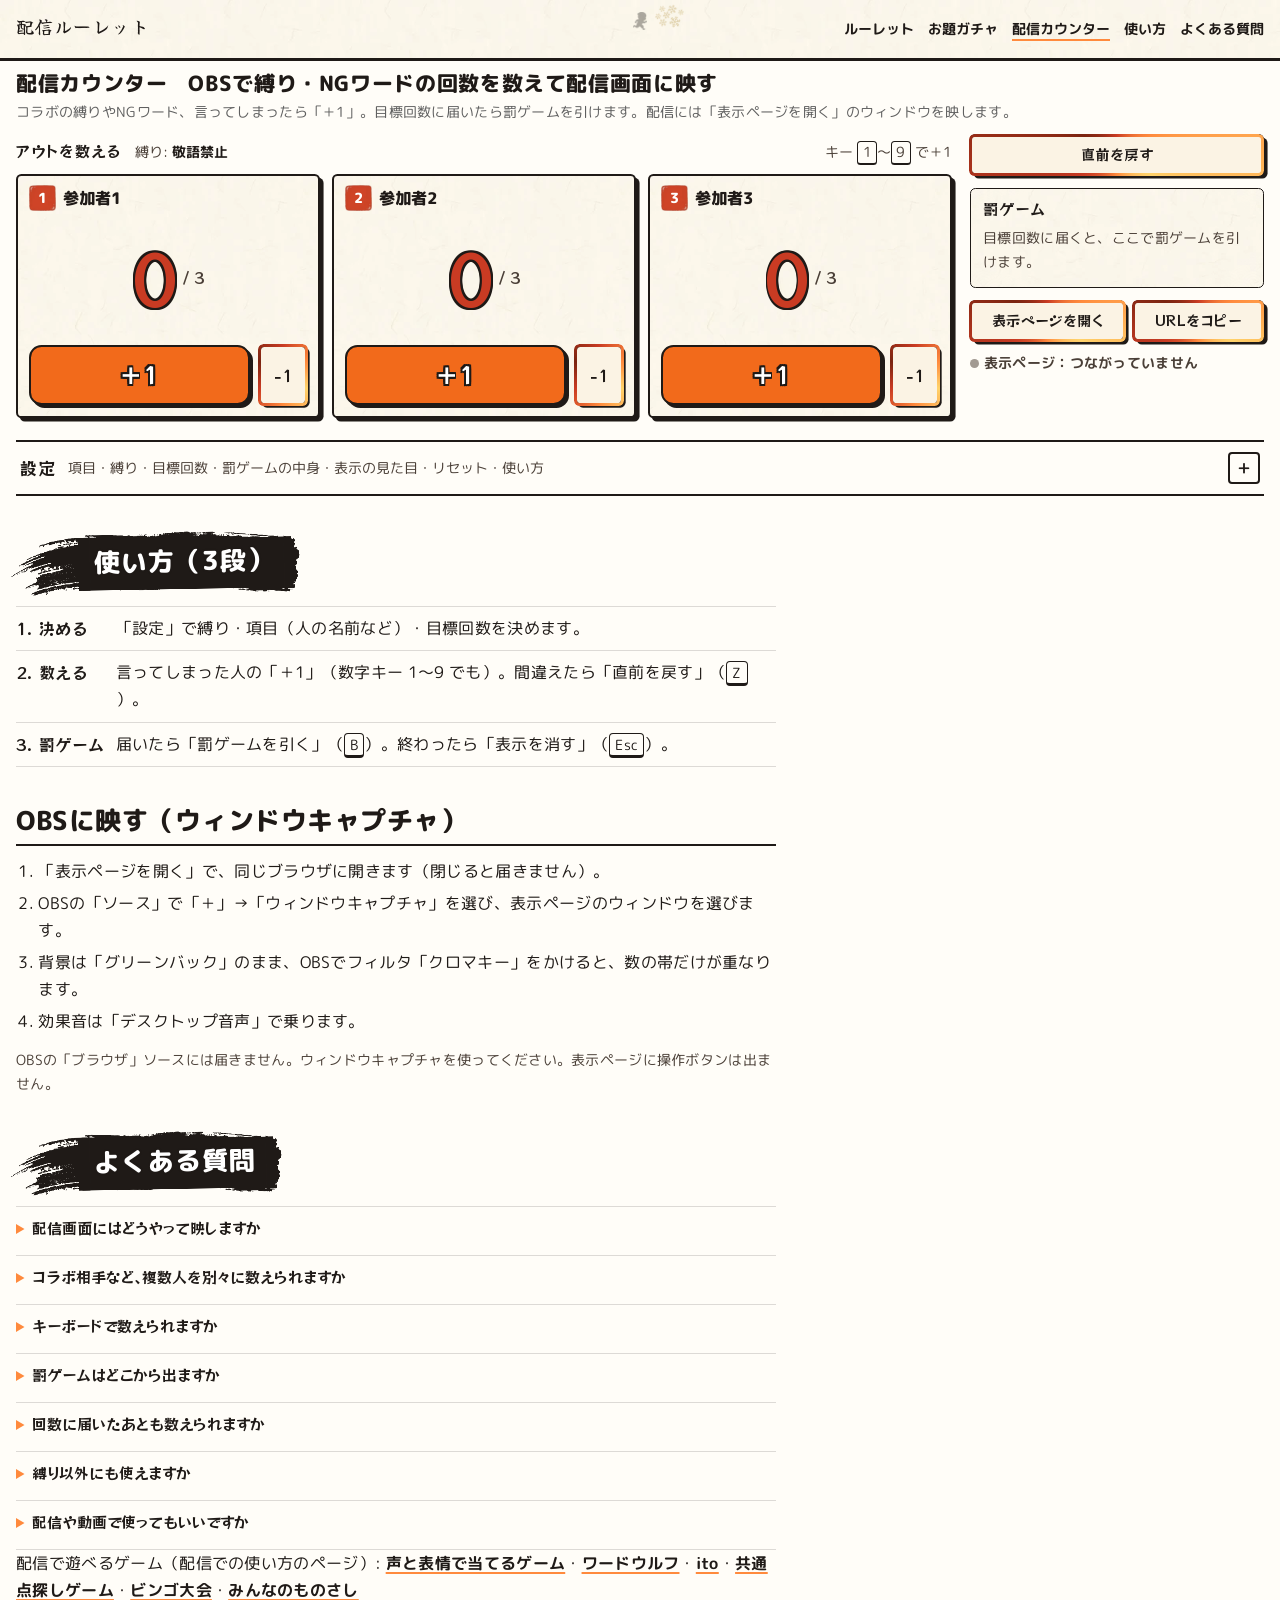
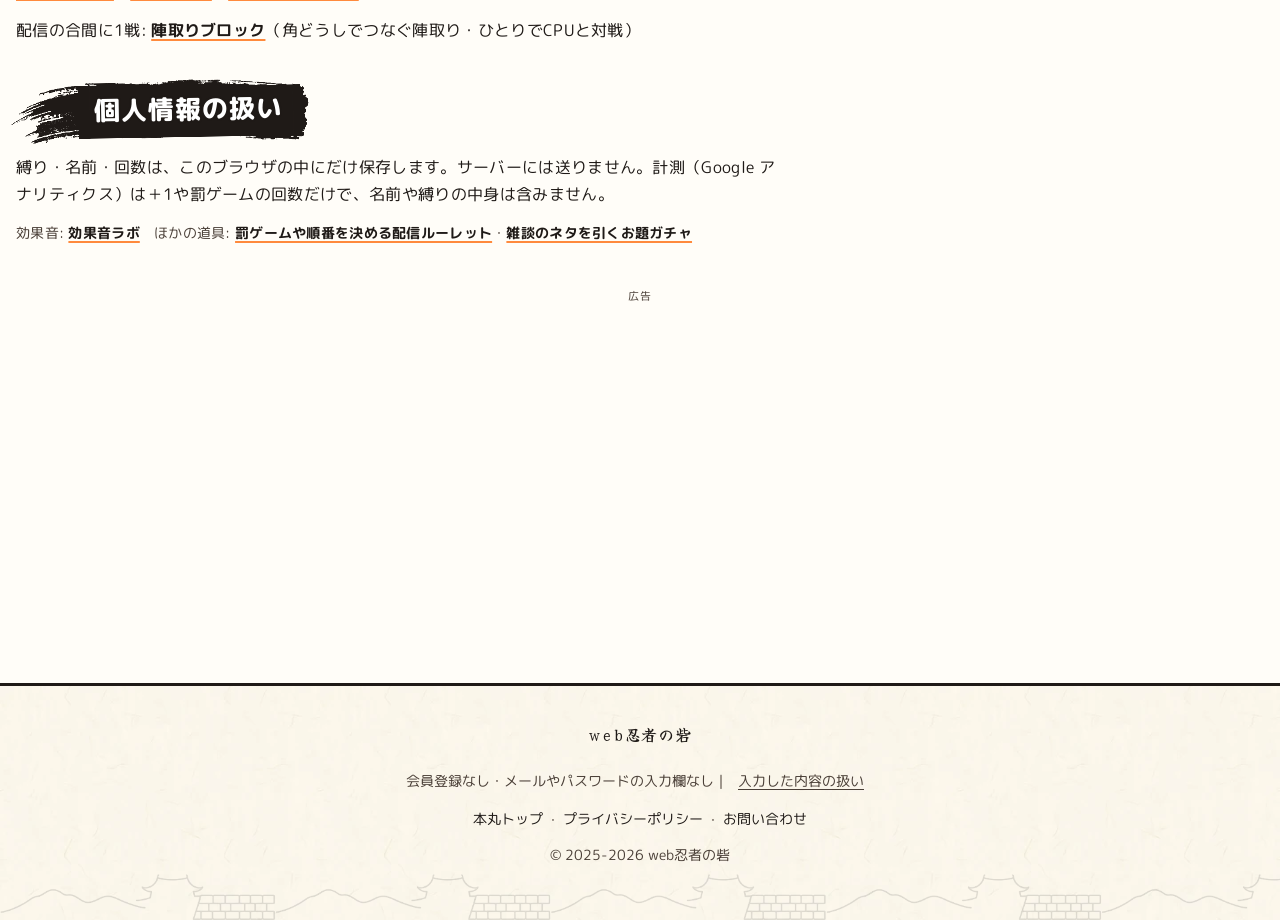
==== commit ba50f6ac: "録画モードに背景の絵・女の子のひとこと・しめの札／関連リンクにみんなのものさし・陣取りブロックを足す - 録画モード（kit d7b7a27）: 背景 img/rec-bg.webp（Gemini 製" ====
--- a/counter/index.html
+++ b/counter/index.html
@@ -24,7 +24,7 @@
 <meta name="twitter:image" content="https://roulette.kkpwebninja.com/counter/ogp.jpg?d=20261023b">
 <script src="/ga.js"></script>
 <!-- 共通部品 D4 の kit.js は defer なしで先に読む（配信モードの判定 KKit.stream を stream.js と広告より先に使う） -->
-<script src="/kit/kit.js?v=3363b13"></script>
+<script src="/kit/kit.js?v=d7b7a27"></script>
 <script src="/stream.js"></script>
 <script type="application/ld+json">
 {
@@ -47,7 +47,7 @@
 <!-- k-fonts:start -->
 <link href="https://fonts.googleapis.com/css2?family=Yuji+Syuku&family=RocknRoll+One&display=swap&text=-.%2F0123456789%3A%40BCEGLNORSUXZ_abcefghijklmnoprstw%C2%A9%C2%B7%E2%80%A6%E2%86%92%E2%88%92%E3%80%81%E3%80%82%E3%80%85%E3%80%8C%E3%80%8D%E3%80%9C%E3%81%82%E3%81%84%E3%81%86%E3%81%88%E3%81%8A%E3%81%8B%E3%81%8C%E3%81%8D%E3%81%8F%E3%81%90%E3%81%91%E3%81%93%E3%81%94%E3%81%95%E3%81%97%E3%81%98%E3%81%99%E3%81%9B%E3%81%9D%E3%81%9F%E3%81%A0%E3%81%A1%E3%81%A3%E3%81%A4%E3%81%A6%E3%81%A7%E3%81%A8%E3%81%A9%E3%81%AA%E3%81%AB%E3%81%AE%E3%81%AF%E3%81%B0%E3%81%B3%E3%81%B6%E3%81%B8%E3%81%BB%E3%81%BE%E3%81%BF%E3%82%81%E3%82%82%E3%82%83%E3%82%84%E3%82%88%E3%82%89%E3%82%8A%E3%82%8B%E3%82%8C%E3%82%8F%E3%82%92%E3%82%93%E3%82%A2%E3%82%A3%E3%82%A4%E3%82%A6%E3%82%AB%E3%82%AC%E3%82%AD%E3%82%AF%E3%82%B0%E3%82%B2%E3%82%B3%E3%82%B5%E3%82%B6%E3%82%B7%E3%82%B8%E3%82%B9%E3%82%BB%E3%82%BD%E3%82%BF%E3%83%81%E3%83%83%E3%83%86%E3%83%87%E3%83%88%E3%83%89%E3%83%8A%E3%83%90%E3%83%91%E3%83%94%E3%83%95%E3%83%96%E3%83%97%E3%83%9A%E3%83%9C%E3%83%9D%E3%83%9E%E3%83%A0%E3%83%A3%E3%83%A9%E3%83%AA%E3%83%AB%E3%83%AC%E3%83%AD%E3%83%AF%E3%83%B3%E3%83%BB%E3%83%BC%E4%B8%80%E4%B8%8A%E4%B8%8B%E4%B8%8D%E4%B8%AD%E4%B8%B8%E4%B9%97%E4%BA%BA%E4%BB%8A%E4%BB%98%E4%BB%A5%E4%BB%B6%E4%BD%95%E4%BD%9C%E4%BD%BF%E4%BE%8B%E4%BF%9D%E4%BF%A1%E5%80%8B%E5%84%AA%E5%85%88%E5%85%A5%E5%85%A8%E5%85%B7%E5%87%BA%E5%88%86%E5%88%87%E5%88%A4%E5%88%A5%E5%88%A9%E5%89%8D%E5%89%B2%E5%8A%9B%E5%8A%A0%E5%8A%A9%E5%8A%B9%E5%8B%95%E5%8B%9D%E5%8C%96%E5%8F%82%E5%8F%8E%E5%8F%AF%E5%8F%B3%E5%90%88%E5%90%8C%E5%90%8D%E5%90%AB%E5%91%8A%E5%93%A1%E5%95%8F%E5%9B%9E%E5%A0%B1%E5%A0%B4%E5%A3%B0%E5%A4%96%E5%A5%BD%E5%AD%90%E5%AD%97%E5%AD%98%E5%AE%89%E5%AE%9A%E5%B0%8F%E5%B0%BE%E5%B1%8A%E5%B7%BB%E5%B8%AF%E5%BA%83%E5%BA%A6%E5%BC%95%E5%BE%8C%E5%BF%8D%E6%83%85%E6%88%BB%E6%89%8B%E6%89%B1%E6%8A%9C%E6%8A%BC%E6%93%8D%E6%95%AC%E6%95%B0%E6%96%99%E6%96%B0%E6%96%B9%E6%98%A0%E6%99%82%E6%99%AF%E6%9B%B8%E6%9B%BF%E6%9C%9B%E6%9C%AC%E6%9C%AD%E6%9D%A1%E6%9E%9C%E6%A8%99%E6%AC%84%E6%AD%A2%E6%AE%B5%E6%B1%BA%E6%B6%88%E6%B8%AC%E7%84%A1%E7%89%A9%E7%94%A8%E7%94%B3%E7%94%BB%E7%99%BB%E7%9B%8A%E7%9B%AE%E7%9B%B4%E7%9B%B8%E7%A0%A6%E7%A4%BA%E7%A6%81%E7%B4%B0%E7%B5%82%E7%B6%9A%E7%B8%9B%E7%BD%AE%E7%BD%B0%E8%80%85%E8%83%8C%E8%87%AA%E8%8B%B1%E8%91%89%E8%A1%A8%E8%A4%87%E8%A6%81%E8%A6%8B%E8%A8%80%E8%A8%88%E8%A8%AD%E8%A8%B1%E8%AA%9E%E8%AA%B0%E8%AB%8B%E8%AB%BE%E8%B2%A0%E8%B3%AA%E8%B6%B3%E8%BA%AB%E9%80%81%E9%80%8F%E9%81%8E%E9%81%93%E9%81%95%E9%81%B8%E9%85%8D%E9%87%8D%E9%8C%B2%E9%96%89%E9%96%8B%E9%96%93%E9%9A%85%E9%9D%A2%E9%9F%B3%E9%A0%85%E9%A1%8C%E9%B3%B4%EF%BC%88%EF%BC%89%EF%BC%8B%EF%BC%9A%EF%BC%9F%EF%BD%9C" rel="stylesheet">
 <!-- k-fonts:end -->
-<link rel="stylesheet" href="/kit/kit.css?v=3363b13">
+<link rel="stylesheet" href="/kit/kit.css?v=d7b7a27">
 <style>
 :root{--ink:#2b2b2b;--sub:#5f5f5f;--line:#cfc6b8;--line-l:#e8e1d6;--head:#fff6ea;--accent:#e2600f;--link:#0b57a4}
 *{box-sizing:border-box}
@@ -421,7 +421,8 @@
 <details><summary>縛り以外にも使えますか</summary><p>使えます。NGワード、ゲームのデス数、「えー」と言った回数、勝ち負けの数など、人ごとに数えて画面に出したいものなら何でも。縛りの欄に好きな言葉を入れてください。</p></details>
 <details><summary>配信や動画で使ってもいいですか</summary><p>はい。配信・録画・切り抜き・収益化に使えます。許諾の申請はいりません。使うときは、<a href="https://kkpwebninja.com/otoiawase" target="_blank" rel="noopener">お問い合わせ</a>で一言いただけると助かります。ご要望があれば、優先してアップデートします。細かい条件は <a href="https://kkpwebninja.com/guidelines" target="_blank" rel="noopener">配信・動画でのご利用について</a> にまとめています。</p></details>
 
-<p>配信で遊べるゲーム（配信での使い方のページ）: <a href="https://haa.kkpwebninja.com/haishin/">声と表情で当てるゲーム</a>・<a href="https://wordwolf.kkpwebninja.com/haishin/">ワードウルフ</a>・<a href="https://ito.kkpwebninja.com/haishin/">ito</a>・<a href="https://kyoutsu.kkpwebninja.com/haishin/">共通点探しゲーム</a>・<a href="https://bingomachine.kkpwebninja.com/haishin/">ビンゴ大会</a></p>
+<p>配信で遊べるゲーム（配信での使い方のページ）: <a href="https://haa.kkpwebninja.com/haishin/">声と表情で当てるゲーム</a>・<a href="https://wordwolf.kkpwebninja.com/haishin/">ワードウルフ</a>・<a href="https://ito.kkpwebninja.com/haishin/">ito</a>・<a href="https://kyoutsu.kkpwebninja.com/haishin/">共通点探しゲーム</a>・<a href="https://bingomachine.kkpwebninja.com/haishin/">ビンゴ大会</a>・<a href="https://monosashi.kkpwebninja.com/haishin/">みんなのものさし</a></p>
+<p>配信の合間に1戦: <a href="https://kkpwebninja.com/block/">陣取りブロック</a>（角どうしでつなぐ陣取り・ひとりでCPUと対戦）</p>
 
 <h2 class="k-hd">個人情報の扱い</h2>
 <p>縛り・名前・回数は、このブラウザの中にだけ保存します。サーバーには送りません。計測（Google アナリティクス）は＋1や罰ゲームの回数だけで、名前や縛りの中身は含みません。</p>
--- a/kit/kit.css
+++ b/kit/kit.css
@@ -877,3 +877,28 @@
 .k-rec-guide .r{right:0;top:var(--k-rec-top);bottom:var(--k-rec-bottom);width:var(--k-rec-right)}
 @media (prefers-reduced-motion:reduce){.k-rec-title{animation:k-rec-title-still 1.8s step-end forwards}}
 @keyframes k-rec-title-still{0%,99%{opacity:1}100%{opacity:0}}
+
+/* ===== 録画モードの見せ方（2026-11-28〜）: 背景の絵・女の子のひとこと・しめの札 =====
+   背景: <div class="k-rec-stage" data-rec-bg="img/rec-bg.webp"> と書くと、kit.js が --k-rec-bg に入れる。
+         絵は上14%・下20%（インスタに隠れる所）にそのまま見え、まん中は生成りの幕で薄めて字を読みやすくする。
+         絵は画像のAI（Gemini）に描いてもらう。文字・数字・ロゴなし・縦9:16・まん中は空けてもらう。
+   KKit.rec.cheer(枠, { pose:'clap'|'wow'|'wave'|'guts', say:'ぴったり！', ms }) 看板の女の子が左下から出てひとこと（既定2.4秒）
+   KKit.rec.end(枠, { name, sub, url })  しめの札（サイト名・ひとこと・URL・無料登録なし）。押すと消える */
+html[data-k-rec] .k-rec-stage[data-rec-bg]{background:var(--k-kinari) var(--k-rec-bg) center/cover no-repeat}
+html[data-k-rec] .k-rec-stage[data-rec-bg]::before{content:"";position:absolute;left:0;right:0;top:var(--k-rec-top);bottom:var(--k-rec-bottom);background:linear-gradient(to bottom,rgba(255,247,232,.55),rgba(255,247,232,.93) 7%,rgba(255,247,232,.93) 93%,rgba(255,247,232,.55));pointer-events:none;z-index:0}
+html[data-k-rec] .k-rec-stage[data-rec-bg]>*:not(.k-rec-cheer):not(.k-rec-end):not(.k-rec-title):not(.k-rec-guide){z-index:1}
+.k-rec-cheer{position:absolute;left:var(--k-rec-side);bottom:calc(var(--k-rec-bottom) + 1cqh);z-index:40;display:flex;align-items:flex-end;gap:1cqw;pointer-events:none;animation:k-rec-cheer var(--k-rec-cheer-ms,2.4s) ease-out forwards}
+.k-rec-cheer i{display:block;width:26cqw;aspect-ratio:240/298;background:url(img/rec-girl-clap.webp) bottom/contain no-repeat;filter:drop-shadow(0 .4cqh 0 rgba(31,26,23,.25))}
+.k-rec-cheer[data-pose="wow"] i{aspect-ratio:240/256;background-image:url(img/rec-girl-wow.webp)}
+.k-rec-cheer[data-pose="wave"] i{aspect-ratio:240/395;background-image:url(img/rec-girl-wave.webp)}
+.k-rec-cheer[data-pose="guts"] i{aspect-ratio:240/278;background-image:url(img/rec-girl-guts.webp)}
+.k-rec-cheer b{margin-bottom:14cqw;padding:1.2cqh 3.2cqw;border:3px solid var(--k-sumi);border-radius:4cqw 4cqw 4cqw 0;background:#fff;font-family:var(--k-bold,"RocknRoll One",sans-serif);font-weight:400;font-size:6.2cqw;line-height:1.2;color:var(--k-sumi);white-space:nowrap;box-shadow:0 .5cqh 0 var(--k-orange,#e8742a)}
+@keyframes k-rec-cheer{0%{opacity:0;transform:translateY(12cqh)}12%{opacity:1;transform:translateY(-1cqh)}18%{transform:translateY(0)}85%{opacity:1;transform:translateY(0)}100%{opacity:0;transform:translateY(4cqh)}}
+.k-rec-end{position:absolute;inset:0;z-index:60;display:flex;flex-direction:column;align-items:center;justify-content:center;gap:1.6cqh;padding:var(--k-rec-top) var(--k-rec-right) var(--k-rec-bottom) var(--k-rec-side);box-sizing:border-box;background:rgba(31,26,23,.86);text-align:center;cursor:pointer;animation:k-rec-end .5s ease-out both}
+.k-rec-end i{display:block;width:30cqw;aspect-ratio:240/395;background:url(img/rec-girl-wave.webp) bottom/contain no-repeat}
+.k-rec-end b{font-family:var(--k-bold,"RocknRoll One",sans-serif);font-weight:400;font-size:8.6cqw;line-height:1.15;color:#ffd27a;text-shadow:var(--k-rec-out)}
+.k-rec-end span{font-size:4.6cqw;font-weight:800;color:#fff;line-height:1.4}
+.k-rec-end u{display:inline-block;margin-top:.6cqh;padding:1cqh 4cqw;border-radius:99px;background:#fff;color:var(--k-sumi);font-size:4.6cqw;font-weight:800;text-decoration:none}
+.k-rec-end small{font-size:3.6cqw;font-weight:700;color:#f3e6cf}
+@keyframes k-rec-end{from{opacity:0}to{opacity:1}}
+@media (prefers-reduced-motion:reduce){.k-rec-cheer{animation:k-rec-title-still var(--k-rec-cheer-ms,2.4s) step-end forwards}.k-rec-end{animation:none}}
